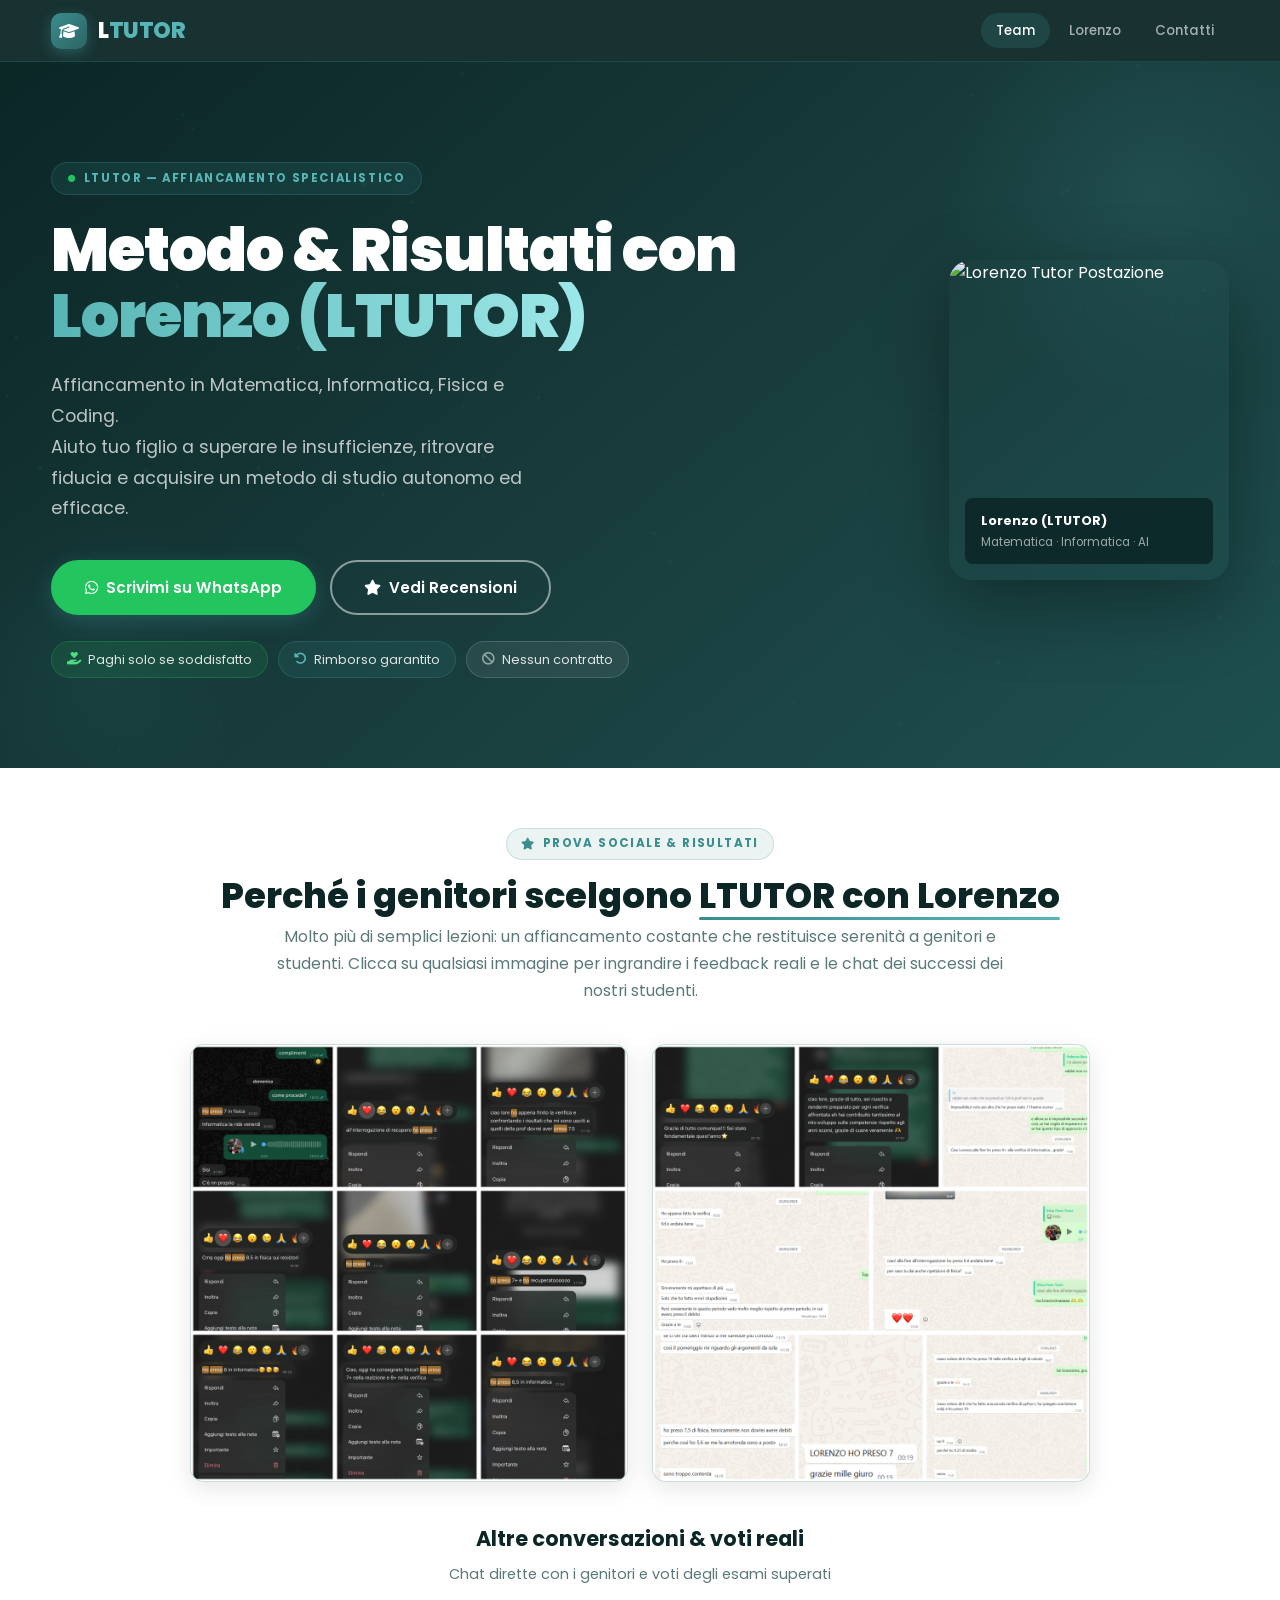
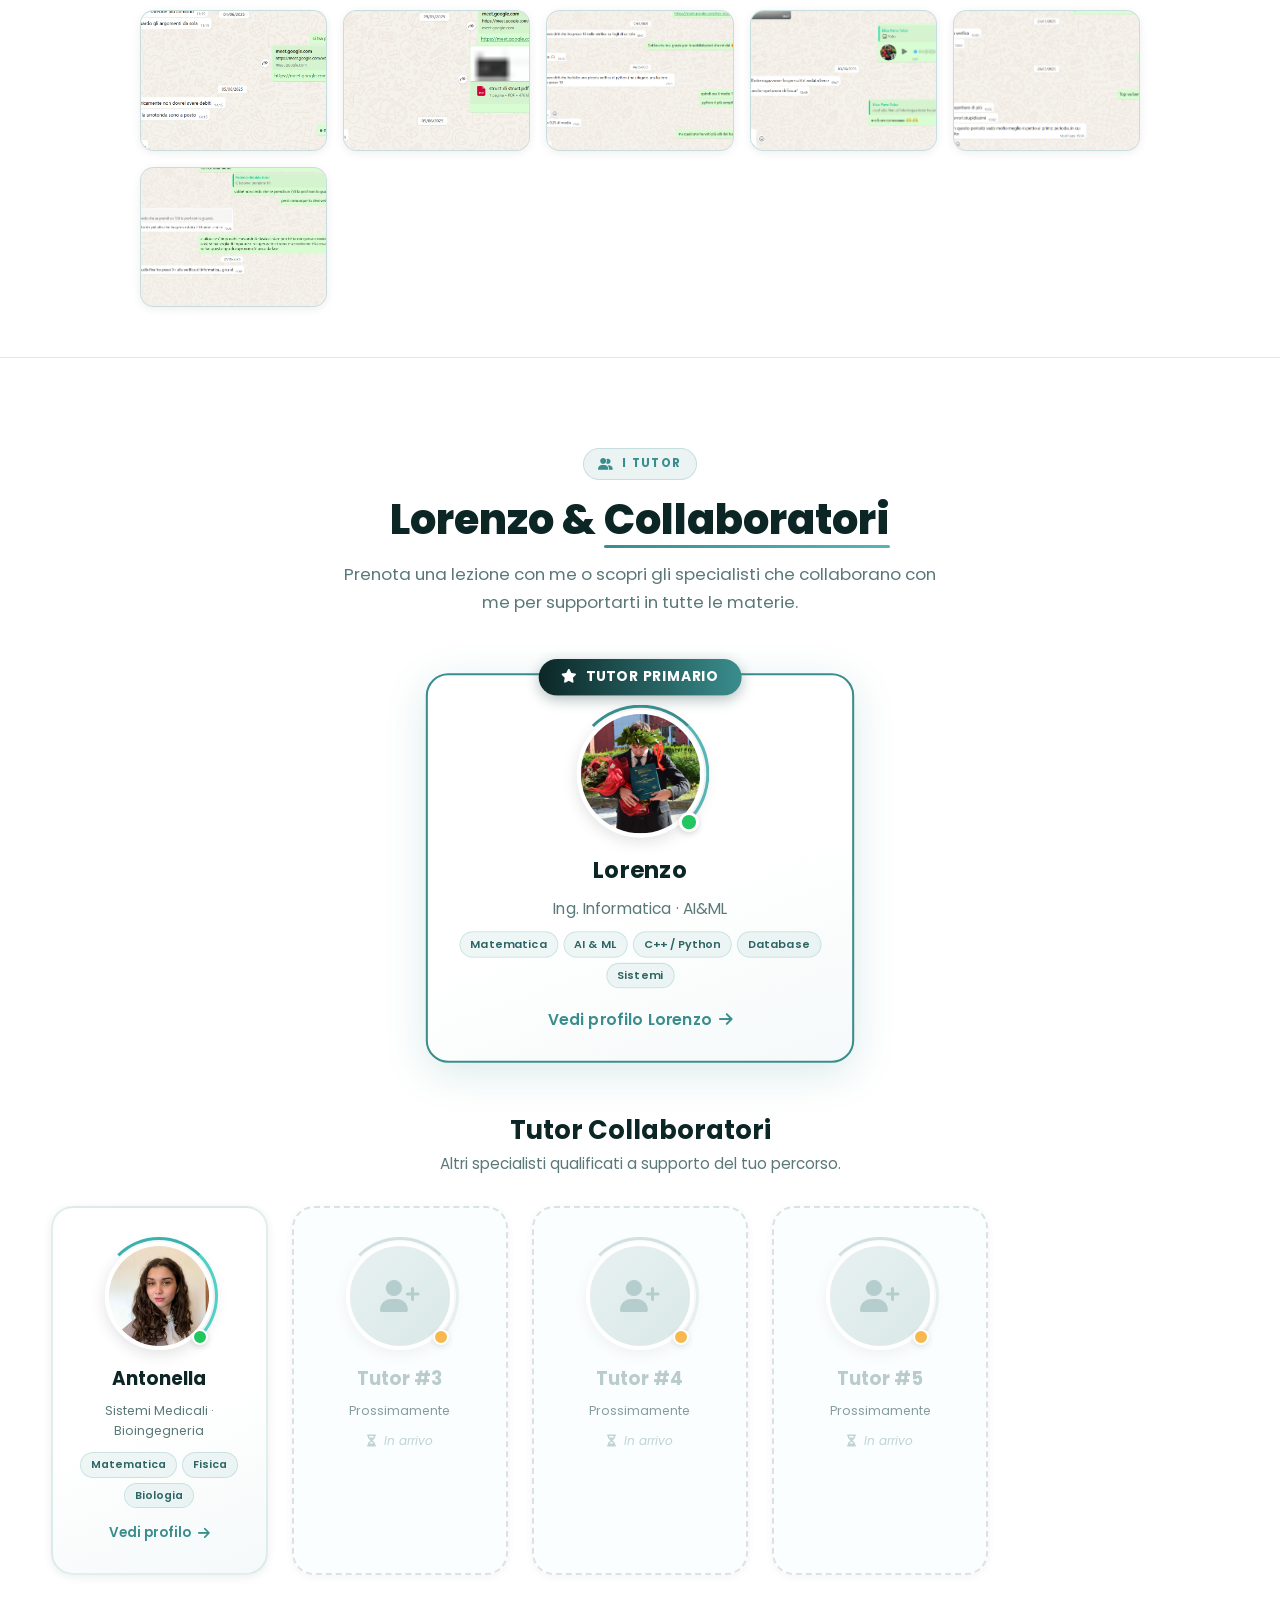
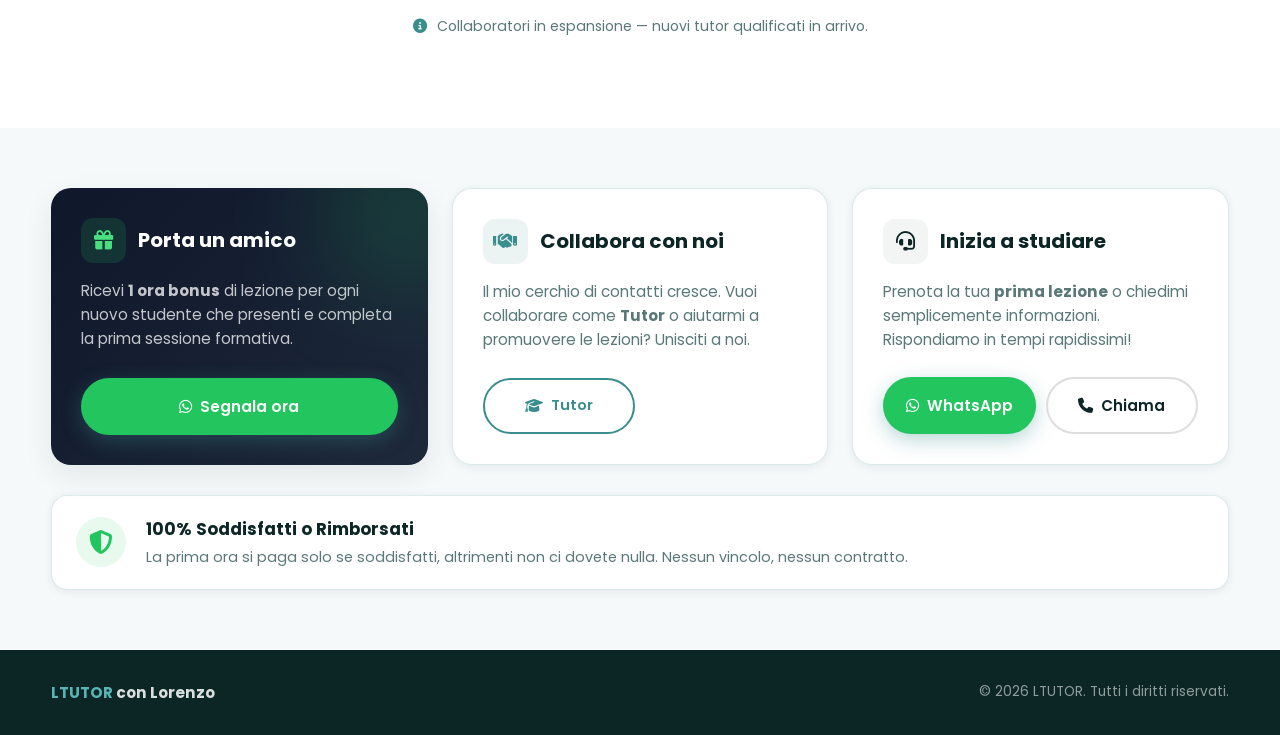
==== index.html @ 9fd5886b "Aggiunte tutte le referenze alla homepage e ottimizzati i testi per genitori e brand balancing LTUTO" ====
<!DOCTYPE html>
<html lang="it">
<head>
    <meta charset="UTF-8">
    <meta name="viewport" content="width=device-width, initial-scale=1.0">
    <title>LTUTOR — Lezioni Private con Lorenzo (Matematica, Informatica & Coding)</title>
    <meta name="description" content="Lezioni private e affiancamento scolastico personalizzato con Lorenzo, Ingegnere Informatico, e collaboratori esperti in espansione. Metodo di studio autonomo.">
    <!-- Open Graph -->
    <meta property="og:type"        content="website">
    <meta property="og:url"         content="https://ltutor.netlify.app/">
    <meta property="og:title"       content="LTUTOR con Lorenzo | Lezioni Private di Matematica, Informatica & Coding">
    <meta property="og:description" content="Metodo di studio per superare le difficoltà, recuperare insufficienze e ritrovare fiducia. Prima lezione rimborsata se non soddisfatti.">
    <meta property="og:image"       content="https://ltutor.netlify.app/images/postazione.jpg?v=1">
    <!-- Twitter -->
    <meta name="twitter:card"        content="summary_large_image">
    <meta name="twitter:url"         content="https://ltutor.netlify.app/">
    <meta name="twitter:title"       content="LTUTOR con Lorenzo | Lezioni Private & Coding">
    <meta name="twitter:description" content="Affiancamento in Matematica, Coding ed AI con Lorenzo, Ingegnere Informatico. Prima lezione con garanzia Soddisfatti o Rimborsati.">
    <meta name="twitter:image"       content="https://ltutor.netlify.app/images/postazione.jpg?v=1">
    <!-- Keywords -->
    <meta name="keywords" content="ripetizioni, matematica, informatica, lezioni private, esami, compiti, C++, Python, Flowchart, LTUTOR">
    <!-- Google Analytics -->
    <script async src="https://www.googletagmanager.com/gtag/js?id=G-WGG9PG4QGE"></script>
    <script>
      window.dataLayer = window.dataLayer || [];
      function gtag(){dataLayer.push(arguments);}
      gtag('js', new Date());
      gtag('config', 'G-WGG9PG4QGE');
    </script>
    <link rel="stylesheet" href="https://cdnjs.cloudflare.com/ajax/libs/font-awesome/6.4.0/css/all.min.css">
    <link href="https://fonts.googleapis.com/css2?family=Poppins:wght@300;400;500;600;700;800;900&display=swap" rel="stylesheet">
    <link rel="stylesheet" href="css/style.css">
    <link rel="icon" href="images/favicon.png" type="image/png">
</head>
<body>

    <!-- NAVBAR -->
    <nav class="ltutor-navbar" id="navbar">
        <div class="container navbar-inner">
            <a href="index.html" class="ltutor-logo">
                <div class="ltutor-logo-icon">
                    <i class="fas fa-graduation-cap"></i>
                </div>
                <span class="ltutor-wordmark">
                    <span class="lt-l">L</span><span class="lt-tutor">TUTOR</span>
                </span>
            </a>
            
            <nav class="ltutor-nav-links desktop-only">
                <a href="#team" class="active-page">Team</a>
                <a href="team/lorenzo.html">Lorenzo</a>
                <a href="#azioni" class="nav-cta">Contatti</a>
            </nav>

            <button class="mobile-toggle" id="mobile-toggle" aria-label="Toggle Menu">
                <span></span>
                <span></span>
            </button>
        </div>
    </nav>

    <!-- MOBILE NAV OVERLAY -->
    <div class="mobile-nav" id="mobile-nav">
        <div class="mobile-nav-inner">
            <a href="index.html" class="mobile-nav-link active">Team</a>
            <a href="team/lorenzo.html" class="mobile-nav-link">Lorenzo</a>
            <a href="#azioni" class="mobile-nav-link cta">Contatti</a>
        </div>
    </div>

    <!-- HERO -->
    <section class="hero" id="home">
        <!-- Particles AI background -->
        <canvas id="hero-particles" style="position: absolute; top:0; left:0; width:100%; height:100%; pointer-events: none; opacity: 0.22;"></canvas>
        
        <div class="container">
            <div class="hero-inner" style="position:relative; z-index:2;">
                <div class="hero-text">
                    <div class="hero-badge">
                        <i class="fas fa-circle" style="font-size:0.45rem; color:#22c55e;"></i>
                        LTUTOR — Affiancamento Specialistico
                    </div>
                    <h1>Metodo & Risultati con<br><em>Lorenzo (LTUTOR)</em></h1>
                    <p class="hero-desc">
                        Affiancamento in Matematica, Informatica, Fisica e Coding.<br>
                        Aiuto tuo figlio a superare le insufficienze, ritrovare fiducia e acquisire un metodo di studio autonomo ed efficace.
                    </p>
                    <div class="hero-actions">
                        <a href="https://wa.me/393518933300" target="_blank" rel="noopener" class="btn btn-primary" style="background: #22c55e; border-color: #22c55e;">
                            <i class="fab fa-whatsapp"></i> Scrivimi su WhatsApp
                        </a>
                        <a href="#recensioni-evidenza" class="btn btn-outline">
                            <i class="fas fa-star"></i> Vedi Recensioni
                        </a>
                    </div>
                    <!-- TRUST PILLS -->
                    <div style="display:flex; flex-wrap:wrap; gap:10px; margin-top:26px;">
                        <div style="display:flex; align-items:center; gap:7px; background:rgba(34,197,94,0.12); border:1px solid rgba(34,197,94,0.25); border-radius:50px; padding:7px 15px; font-size:0.8rem; color:rgba(255,255,255,0.85);">
                            <i class="fas fa-hand-holding-heart" style="color:#4ade80;"></i>
                            Paghi solo se soddisfatto
                        </div>
                        <div style="display:flex; align-items:center; gap:7px; background:rgba(58,141,141,0.15); border:1px solid rgba(58,141,141,0.3); border-radius:50px; padding:7px 15px; font-size:0.8rem; color:rgba(255,255,255,0.85);">
                            <i class="fas fa-undo-alt" style="color:var(--c-accent-lt);"></i>
                            Rimborso garantito
                        </div>
                        <div style="display:flex; align-items:center; gap:7px; background:rgba(255,255,255,0.07); border:1px solid rgba(255,255,255,0.15); border-radius:50px; padding:7px 15px; font-size:0.8rem; color:rgba(255,255,255,0.85);">
                            <i class="fas fa-ban" style="color:rgba(255,255,255,0.5);"></i>
                            Nessun contratto
                        </div>
                    </div>
                </div>
                <div class="hero-visual">
                    <div class="hero-img-card">
                        <img src="images/postazione.jpg?v=1" alt="Lorenzo Tutor Postazione">
                        <div class="hero-img-badge">
                            <strong>Lorenzo (LTUTOR)</strong>
                            <small>Matematica · Informatica · AI</small>
                        </div>
                    </div>
                </div>
            </div>
        </div>
    </section>

    <!-- SEZIONE RECENSIONI EVIDENZA -->
    <section class="section recensioni-top" id="recensioni-evidenza" style="padding: 60px 0 50px; background: var(--c-white); border-bottom: 1px solid var(--c-border);">
        <div class="container">
            <div class="section-header" style="margin-bottom: 40px;">
                <div class="section-tag"><i class="fas fa-star"></i> Prova sociale & Risultati</div>
                <h2 class="section-title" style="font-size: 2.2rem; margin-bottom: 8px;">Perché i genitori scelgono <span class="underline-accent">LTUTOR con Lorenzo</span></h2>
                <p class="section-subtitle" style="font-size: 0.98rem; max-width: 750px; margin: 0 auto 30px;">
                    Molto più di semplici lezioni: un affiancamento costante che restituisce serenità a genitori e studenti. 
                    Clicca su qualsiasi immagine per ingrandire i feedback reali e le chat dei successi dei nostri studenti.
                </p>
            </div>
            
            <!-- I COLLAGE DI RECENSIONI IN EVIDENZA -->
            <div class="gallery-grid collage-grid" style="display: grid; grid-template-columns: repeat(auto-fit, minmax(280px, 1fr)); gap: 24px; max-width: 900px; margin: 0 auto 40px;">
                <div class="gallery-item" style="border-radius: var(--radius-md); overflow: hidden; box-shadow: var(--shadow-md); border: 1px solid var(--c-border); transition: var(--ease); aspect-ratio: 1/1;">
                    <img src="images/referenze/RecensioniCollage1.jpg" alt="Raccolta Recensioni Collage 1" loading="lazy" style="width: 100%; height: 100%; object-fit: cover;">
                    <div class="gallery-overlay"><p><i class="fas fa-search-plus"></i> Ingrandisci Collage Recensioni 1</p></div>
                </div>
                <div class="gallery-item" style="border-radius: var(--radius-md); overflow: hidden; box-shadow: var(--shadow-md); border: 1px solid var(--c-border); transition: var(--ease); aspect-ratio: 1/1;">
                    <img src="images/referenze/RecensioniCollage2.jpg" alt="Raccolta Recensioni Collage 2" loading="lazy" style="width: 100%; height: 100%; object-fit: cover;">
                    <div class="gallery-overlay"><p><i class="fas fa-search-plus"></i> Ingrandisci Collage Recensioni 2</p></div>
                </div>
            </div>

            <!-- LE ALTRE REFERENZE INDIVIDUALI -->
            <div style="text-align: center; margin-bottom: 24px;">
                <h3 style="font-size: 1.3rem; font-weight: 700; color: var(--c-dark); margin-bottom: 6px;">Altre conversazioni & voti reali</h3>
                <p style="color: var(--c-text-muted); font-size: 0.9rem;">Chat dirette con i genitori e voti degli esami superati</p>
            </div>

            <div class="gallery-grid" style="display: grid; grid-template-columns: repeat(auto-fill, minmax(180px, 1fr)); gap: 16px; max-width: 1000px; margin: 0 auto;">
                <div class="gallery-item" style="border-radius: var(--radius-md); overflow: hidden; box-shadow: var(--shadow-sm); border: 1px solid var(--c-border); transition: var(--ease); aspect-ratio: 4/3;">
                    <img src="images/referenze/referenza-1.png" alt="Testimonianza 1" loading="lazy" style="width: 100%; height: 100%; object-fit: cover;">
                    <div class="gallery-overlay"><p><i class="fas fa-search-plus"></i> Ingrandisci</p></div>
                </div>
                <div class="gallery-item" style="border-radius: var(--radius-md); overflow: hidden; box-shadow: var(--shadow-sm); border: 1px solid var(--c-border); transition: var(--ease); aspect-ratio: 4/3;">
                    <img src="images/referenze/referenza-2.png" alt="Testimonianza 2" loading="lazy" style="width: 100%; height: 100%; object-fit: cover;">
                    <div class="gallery-overlay"><p><i class="fas fa-search-plus"></i> Ingrandisci</p></div>
                </div>
                <div class="gallery-item" style="border-radius: var(--radius-md); overflow: hidden; box-shadow: var(--shadow-sm); border: 1px solid var(--c-border); transition: var(--ease); aspect-ratio: 4/3;">
                    <img src="images/referenze/referenza-3.png" alt="Testimonianza 3" loading="lazy" style="width: 100%; height: 100%; object-fit: cover;">
                    <div class="gallery-overlay"><p><i class="fas fa-search-plus"></i> Ingrandisci</p></div>
                </div>
                <div class="gallery-item" style="border-radius: var(--radius-md); overflow: hidden; box-shadow: var(--shadow-sm); border: 1px solid var(--c-border); transition: var(--ease); aspect-ratio: 4/3;">
                    <img src="images/referenze/referenza-4.png" alt="Testimonianza 4" loading="lazy" style="width: 100%; height: 100%; object-fit: cover;">
                    <div class="gallery-overlay"><p><i class="fas fa-search-plus"></i> Ingrandisci</p></div>
                </div>
                <div class="gallery-item" style="border-radius: var(--radius-md); overflow: hidden; box-shadow: var(--shadow-sm); border: 1px solid var(--c-border); transition: var(--ease); aspect-ratio: 4/3;">
                    <img src="images/referenze/referenza-5.png" alt="Testimonianza 5" loading="lazy" style="width: 100%; height: 100%; object-fit: cover;">
                    <div class="gallery-overlay"><p><i class="fas fa-search-plus"></i> Ingrandisci</p></div>
                </div>
                <div class="gallery-item" style="border-radius: var(--radius-md); overflow: hidden; box-shadow: var(--shadow-sm); border: 1px solid var(--c-border); transition: var(--ease); aspect-ratio: 4/3;">
                    <img src="images/referenze/referenza-6.png" alt="Testimonianza 6" loading="lazy" style="width: 100%; height: 100%; object-fit: cover;">
                    <div class="gallery-overlay"><p><i class="fas fa-search-plus"></i> Ingrandisci</p></div>
                </div>
            </div>
        </div>
    </section>

    <!-- TEAM GRID -->
    <section class="team-section" id="team">
        <div class="container">
            <div class="section-header">
                <div class="section-tag"><i class="fas fa-user-friends"></i> I Tutor</div>
                <h2 class="section-title">Lorenzo & <span class="underline-accent">Collaboratori</span></h2>
                <p class="section-subtitle mt-16">
                    Prenota una lezione con me o scopri gli specialisti che collaborano con me per supportarti in tutte le materie.
                </p>
            </div>

            <!-- LORENZO HIGHLIGHT (Tutor Primario) -->
            <div style="display: flex; justify-content: center; margin-bottom: 50px;">
                <a href="team/lorenzo.html" class="tutor-card active" id="card-lorenzo" style="width: 100%; max-width: 420px; box-shadow: 0 10px 40px rgba(58,141,141,0.18); border-color: var(--c-accent); transform: scale(1.02);">
                    <div class="coordinator-badge" style="font-size: 0.85rem; padding: 7px 22px; top: -16px; background: linear-gradient(90deg, var(--c-dark), var(--c-accent));"><i class="fas fa-star"></i> Tutor Primario</div>
                    <div class="tutor-photo-wrapper" style="width: 125px; height: 125px;">
                        <div class="tutor-photo-ring"></div>
                        <img src="images/lorenzo.jpg" alt="Lorenzo" class="tutor-photo" style="width: 125px; height: 125px;">
                        <div class="availability-dot available" title="Disponibile" style="width: 20px; height: 20px; border-width: 3px;"></div>
                    </div>
                    <div class="tutor-info">
                        <h3 class="tutor-name" style="font-size: 1.4rem;">Lorenzo</h3>
                        <p class="tutor-title" style="font-size: 0.95rem;">Ing. Informatica · AI&ML</p>
                        <div class="tutor-tags">
                            <span>Matematica</span>
                            <span>AI & ML</span>
                            <span>C++ / Python</span>
                            <span>Database</span>
                            <span>Sistemi</span>
                        </div>
                        <div class="tutor-cta" style="font-size: 0.95rem; margin-top: 12px;">Vedi profilo Lorenzo <i class="fas fa-arrow-right"></i></div>
                    </div>
                </a>
            </div>

            <div class="section-header" style="margin-bottom: 30px;">
                <h3 style="font-size: 1.6rem; font-weight: 700; color: var(--c-dark);">Tutor Collaboratori</h3>
                <p style="color: var(--c-text-muted); font-size: 0.95rem;">Altri specialisti qualificati a supporto del tuo percorso.</p>
            </div>

            <div class="tutors-grid">

                <!-- ANTONELLA -->
                <a href="team/antonella.html" class="tutor-card active" id="card-antonella" style="border-color: rgba(58,141,141,0.15); box-shadow: var(--shadow-sm);">
                    <div class="tutor-photo-wrapper">
                        <div class="tutor-photo-ring" style="border-top-color: #38b2ac; border-right-color: #4fd1c5;"></div>
                        <img src="images/antonella.jpg" alt="Antonella" class="tutor-photo">
                        <div class="availability-dot available" title="Disponibile"></div>
                    </div>
                    <div class="tutor-info">
                        <h3 class="tutor-name">Antonella</h3>
                        <p class="tutor-title">Sistemi Medicali · Bioingegneria</p>
                        <div class="tutor-tags">
                            <span>Matematica</span>
                            <span>Fisica</span>
                            <span>Biologia</span>
                        </div>
                        <div class="tutor-cta">Vedi profilo <i class="fas fa-arrow-right"></i></div>
                    </div>
                </a>

                <!-- TUTOR 3 -->
                <a href="team/tutor3.html" class="tutor-card tbd" id="card-tutor3">
                    <div class="tutor-photo-wrapper">
                        <div class="tutor-photo-ring tbd-ring"></div>
                        <div class="tutor-photo-empty"><i class="fas fa-user-plus"></i></div>
                        <div class="availability-dot coming-soon" title="Prossimamente"></div>
                    </div>
                    <div class="tutor-info">
                        <h3 class="tutor-name tbd-name">Tutor #3</h3>
                        <p class="tutor-title">Prossimamente</p>
                        <div class="tbd-label"><i class="fas fa-hourglass-half"></i> In arrivo</div>
                    </div>
                </a>

                <!-- TUTOR 4 -->
                <a href="team/tutor4.html" class="tutor-card tbd" id="card-tutor4">
                    <div class="tutor-photo-wrapper">
                        <div class="tutor-photo-ring tbd-ring"></div>
                        <div class="tutor-photo-empty"><i class="fas fa-user-plus"></i></div>
                        <div class="availability-dot coming-soon" title="Prossimamente"></div>
                    </div>
                    <div class="tutor-info">
                        <h3 class="tutor-name tbd-name">Tutor #4</h3>
                        <p class="tutor-title">Prossimamente</p>
                        <div class="tbd-label"><i class="fas fa-hourglass-half"></i> In arrivo</div>
                    </div>
                </a>

                <!-- TUTOR 5 -->
                <a href="team/tutor5.html" class="tutor-card tbd" id="card-tutor5">
                    <div class="tutor-photo-wrapper">
                        <div class="tutor-photo-ring tbd-ring"></div>
                        <div class="tutor-photo-empty"><i class="fas fa-user-plus"></i></div>
                        <div class="availability-dot coming-soon" title="Prossimamente"></div>
                    </div>
                    <div class="tutor-info">
                        <h3 class="tutor-name tbd-name">Tutor #5</h3>
                        <p class="tutor-title">Prossimamente</p>
                        <div class="tbd-label"><i class="fas fa-hourglass-half"></i> In arrivo</div>
                    </div>
                </a>

            </div>
 
            <p class="text-center text-muted mt-40" style="font-size:0.88rem;">
                <i class="fas fa-info-circle" style="margin-right:6px; color:var(--c-accent);"></i>
                Collaboratori in espansione — nuovi tutor qualificati in arrivo.
            </p>
        </div>
    </section>
 
    <!-- ACTION HUB COMPATTO -->
    <section class="section" id="azioni" style="padding: 60px 0; background: var(--c-light);">
        <div class="container">
            <div class="action-hub-grid" style="display: grid; grid-template-columns: repeat(auto-fit, minmax(280px, 1fr)); gap: 24px; margin-bottom: 30px;">
                
                <!-- CARD 1: REFERRAL -->
                <div class="action-card" style="background: linear-gradient(135deg, #0f172a 0%, #1e293b 100%); color: white; border-radius: 20px; padding: 30px; position: relative; overflow: hidden; box-shadow: 0 10px 30px rgba(0,0,0,0.08); display: flex; flex-direction: column; height: 100%;">
                    <!-- Subtle glow -->
                    <div style="position: absolute; top: -50px; right: -50px; width: 150px; height: 150px; background: rgba(34,197,94,0.2); border-radius: 50%; filter: blur(50px); pointer-events: none;"></div>
                    
                    <div style="display: flex; align-items: center; gap: 12px; margin-bottom: 16px;">
                        <div style="width: 45px; height: 45px; border-radius: 12px; background: rgba(34,197,94,0.15); color: #4ade80; display: flex; align-items: center; justify-content: center; font-size: 1.2rem;">
                            <i class="fas fa-gift"></i>
                        </div>
                        <h3 style="font-weight: 700; margin: 0; font-size: 1.25rem;">Porta un amico</h3>
                    </div>
                    <p style="font-size: 0.95rem; color: rgba(255,255,255,0.75); margin-bottom: 24px; line-height: 1.6; flex-grow: 1;">
                        Ricevi <strong>1 ora bonus</strong> di lezione per ogni nuovo studente che presenti e completa la prima sessione formativa.
                    </p>
                    <a href="https://wa.me/393518933300?text=Ciao!%20Vorrei%20segnalare%20un%20amico%20per%20il%20bonus." target="_blank" rel="noopener" class="btn btn-primary" style="background: #22c55e; border-color: #22c55e; width: 100%; padding: 14px; font-size: 0.95rem; display: flex; justify-content: center; align-items: center; margin-top: auto;">
                        <i class="fab fa-whatsapp"></i> Segnala ora
                    </a>
                </div>
 
                <!-- CARD 2: RECRUITING -->
                <div class="action-card" style="background: white; border-radius: 20px; padding: 30px; box-shadow: var(--shadow-sm); border: 1px solid var(--c-border); display: flex; flex-direction: column; height: 100%;">
                    
                    <div style="display: flex; align-items: center; gap: 12px; margin-bottom: 16px;">
                        <div style="width: 45px; height: 45px; border-radius: 12px; background: rgba(58,141,141,0.1); color: var(--c-accent); display: flex; align-items: center; justify-content: center; font-size: 1.2rem;">
                            <i class="fas fa-handshake"></i>
                        </div>
                        <h3 style="font-weight: 700; margin: 0; font-size: 1.25rem; color: var(--c-dark);">Collabora con noi</h3>
                    </div>
                    <p style="font-size: 0.95rem; color: var(--c-text-muted); margin-bottom: 24px; line-height: 1.6; flex-grow: 1;">
                        Il mio cerchio di contatti cresce. Vuoi collaborare come <strong>Tutor</strong> o aiutarmi a promuovere le lezioni? Unisciti a noi.
                    </p>
                    <div style="display: flex; gap: 10px; margin-top: auto;">
                        <a href="https://wa.me/393518933300?text=Candidatura%20Tutor" target="_blank" rel="noopener" class="btn btn-outline" style="flex: 1; padding: 14px 0; font-size: 0.9rem; border-color: var(--c-accent); color: var(--c-accent); display: flex; justify-content: center; align-items: center; text-align: center;">
                            <i class="fas fa-graduation-cap"></i> Tutor
                        </a>
                        <a href="https://wa.me/393518933300?text=Candidatura%20Promozione" target="_blank" rel="noopener" class="btn btn-outline" style="flex: 1; padding: 14px 0; font-size: 0.9rem; display: flex; justify-content: center; align-items: center; text-align: center;">
                            <i class="fas fa-bullhorn"></i> Promoter
                        </a>
                    </div>
                </div>
 
                <!-- CARD 3: CONTACT -->
                <div class="action-card" style="background: white; border-radius: 20px; padding: 30px; box-shadow: var(--shadow-sm); border: 1px solid var(--c-border); display: flex; flex-direction: column; height: 100%;">
                    
                    <div style="display: flex; align-items: center; gap: 12px; margin-bottom: 16px;">
                        <div style="width: 45px; height: 45px; border-radius: 12px; background: rgba(33,37,41,0.05); color: var(--c-dark); display: flex; align-items: center; justify-content: center; font-size: 1.2rem;">
                            <i class="fas fa-headset"></i>
                        </div>
                        <h3 style="font-weight: 700; margin: 0; font-size: 1.25rem; color: var(--c-dark);">Inizia a studiare</h3>
                    </div>
                    <p style="font-size: 0.95rem; color: var(--c-text-muted); margin-bottom: 24px; line-height: 1.6; flex-grow: 1;">
                        Prenota la tua <strong>prima lezione</strong> o chiedimi semplicemente informazioni. Rispondiamo in tempi rapidissimi!
                    </p>
                    <div style="display: flex; gap: 10px; margin-top: auto;">
                        <a href="https://wa.me/393518933300" target="_blank" rel="noopener" class="btn btn-primary" style="flex: 1; background: #22c55e; border-color: #22c55e; padding: 14px 0; font-size: 0.95rem; display: flex; justify-content: center; align-items: center; text-align: center;">
                            <i class="fab fa-whatsapp"></i> WhatsApp
                        </a>
                        <a href="tel:+393518933300" class="btn btn-outline" style="flex: 1; padding: 14px 0; font-size: 0.95rem; color: var(--c-dark); border-color: #ddd; display: flex; justify-content: center; align-items: center; text-align: center;">
                            <i class="fas fa-phone"></i> Chiama
                        </a>
                    </div>
                </div>
 
            </div>
 
            <!-- GARANZIA PICCOLA E COMPATTA -->
            <div style="background: white; border-radius: 16px; padding: 20px 24px; border: 1px solid var(--c-border); display: flex; align-items: center; gap: 20px; box-shadow: var(--shadow-sm);">
                <div style="flex-shrink: 0; width: 50px; height: 50px; border-radius: 50%; background: rgba(34,197,94,0.1); color: #22c55e; display: flex; align-items: center; justify-content: center; font-size: 1.5rem;">
                    <i class="fas fa-shield-alt"></i>
                </div>
                <div>
                    <h4 style="font-weight: 700; margin: 0 0 4px; color: var(--c-dark); font-size: 1.05rem;">100% Soddisfatti o Rimborsati</h4>
                    <p style="margin: 0; font-size: 0.9rem; color: var(--c-text-muted); line-height: 1.5;">La prima ora si paga solo se soddisfatti, altrimenti non ci dovete nulla. Nessun vincolo, nessun contratto.</p>
                </div>
            </div>
            
        </div>
    </section>
 
    <!-- FOOTER -->
    <footer class="ltutor-footer">
        <div class="container">
            <div class="footer-brand">
                <span class="lt-l">L</span><span>TUTOR</span> con Lorenzo
            </div>
            <span>© <span id="footer-year"></span> LTUTOR. Tutti i diritti riservati.</span>
        </div>
    </footer>
 
    <!-- Lightbox -->
    <div id="lightbox" class="lightbox">
        <span class="lightbox-close" id="lb-close">&times;</span>
        <span class="lightbox-nav prev" id="lb-prev">&#10094;</span>
        <img class="lightbox-content" id="lb-img" alt="Immagine">
        <span class="lightbox-nav next" id="lb-next">&#10095;</span>
    </div>
 
    <script src="js/script.js"></script>
</body>
</html>
---- css/style.css ----
/* ================================================================
   LTUTOR — Design System
   Unico file CSS per tutte le pagine del brand
   ================================================================ */

/* ----------------------------------------------------------------
   1. VARIABILI & RESET
   ---------------------------------------------------------------- */
:root {
    --c-dark:        #0c2626;
    --c-dark2:       #1a3f3f;
    --c-mid:         #2d6464;
    --c-accent:      #3a8d8d;
    --c-accent-lt:   #58b5b5;
    --c-bg:          #f5f9f9;
    --c-white:       #ffffff;
    --c-text:        #1e2e2e;
    --c-text-muted:  #5a7878;
    --c-border:      rgba(58,141,141,0.18);

    --radius-sm: 8px;
    --radius-md: 14px;
    --radius-lg: 22px;
    --radius-xl: 32px;

    --shadow-sm: 0 2px 10px rgba(0,0,0,0.07);
    --shadow-md: 0 6px 24px rgba(0,0,0,0.10);
    --shadow-lg: 0 16px 48px rgba(0,0,0,0.13);

    --ease: all 0.28s cubic-bezier(.4,0,.2,1);

    --font: 'Poppins', system-ui, sans-serif;
}

*, *::before, *::after { margin:0; padding:0; box-sizing:border-box; }

html { scroll-behavior: smooth; }

body {
    font-family: var(--font);
    color: var(--c-text);
    background: var(--c-bg);
    line-height: 1.65;
    -webkit-font-smoothing: antialiased;
}

a { color: inherit; text-decoration: none; }

img { max-width: 100%; height: auto; display: block; }

.container {
    width: 92%;
    max-width: 1180px;
    margin: 0 auto;
}

/* ----------------------------------------------------------------
   2. NAVBAR
   ---------------------------------------------------------------- */
.ltutor-navbar {
    position: sticky;
    top: 0;
    z-index: 900;
    background: rgba(12, 38, 38, 0.95);
    backdrop-filter: blur(14px);
    -webkit-backdrop-filter: blur(14px);
    border-bottom: 1px solid rgba(58, 141, 141, 0.25);
    padding: 0;
    height: 62px;
    display: flex;
    align-items: center;
}

.ltutor-navbar .container {
    display: flex;
    align-items: center;
    justify-content: space-between;
    height: 100%;
}

/* Logo */
.ltutor-logo {
    display: flex;
    align-items: center;
    gap: 11px;
    user-select: none;
}

.ltutor-logo-icon {
    width: 36px;
    height: 36px;
    background: linear-gradient(135deg, var(--c-accent), var(--c-mid));
    border-radius: 10px;
    display: flex;
    align-items: center;
    justify-content: center;
    font-size: 1rem;
    color: white;
    box-shadow: 0 4px 14px rgba(58,141,141,0.45);
    flex-shrink: 0;
    transition: var(--ease);
}

.ltutor-logo:hover .ltutor-logo-icon {
    transform: rotate(-6deg) scale(1.05);
}

.ltutor-wordmark {
    font-size: 1.4rem;
    font-weight: 800;
    letter-spacing: -0.5px;
    color: #fff;
    display: flex;
    align-items: baseline;
}

.lt-l  { color: #fff; }
.lt-tutor { color: var(--c-accent-lt); }

/* Nav links */
.ltutor-nav-links {
    display: flex;
    align-items: center;
    gap: 4px;
}

.ltutor-nav-links a {
    color: rgba(255,255,255,0.62);
    font-size: 0.83rem;
    font-weight: 500;
    padding: 7px 15px;
    border-radius: 50px;
    transition: var(--ease);
    white-space: nowrap;
}

.ltutor-nav-links a:hover,
.ltutor-nav-links a.active-page {
    color: #fff;
    background: rgba(58,141,141,0.22);
}

/* ----------------------------------------------------------------
   PREMIUM INTERACTION (Smooth & Unique)
   ---------------------------------------------------------------- */

/* Card Interaction Base */
.tutor-card, .subject-card, .price-card, .cta-card {
    --mag-x: 0px;
    --mag-y: 0px;
    transition: transform 0.4s cubic-bezier(.2,.6,.4,1), 
                box-shadow 0.4s ease, 
                border-color 0.4s ease !important;
}

.tutor-card:hover, .subject-card:hover, .price-card:hover {
    transform: translate(var(--mag-x), calc(var(--mag-y) - 8px)) scale(1.02) !important;
    box-shadow: 0 25px 60px rgba(0,0,0,0.18) !important;
    border-color: var(--c-accent-lt) !important;
}

/* Photo Wrapper Dynamic Ring */
.tutor-photo-wrapper {
    transition: transform 0.5s cubic-bezier(.175, .885, .32, 1.275);
}

.tutor-card:hover .tutor-photo-wrapper {
    transform: scale(1.08) rotate(3deg);
}

.tutor-card:hover .tutor-photo-ring {
    border-color: var(--c-accent);
    box-shadow: 0 0 25px rgba(58,141,141,0.4);
}

/* Buttons Magnetism */
.btn {
    transition: transform 0.35s cubic-bezier(.34, 1.56, .64, 1), 
                box-shadow 0.35s ease, 
                background 0.3s ease;
}

.btn:hover {
    transform: translateY(-4px) scale(1.04);
}

/* Fade-in stagger */
.fade-in {
    opacity: 0;
    transform: translateY(30px) scale(0.96);
    transition: opacity 0.8s ease, transform 0.8s cubic-bezier(.2,.6,.4,1);
}

.fade-in.visible {
    opacity: 1;
    transform: translateY(0) scale(1);
}

/* ----------------------------------------------------------------
   3. NAVBAR CTA
   ---------------------------------------------------------------- */
.nav-cta:hover {
    background: var(--c-accent-lt) !important;
    transform: translateY(-1px);
}

@media (max-width: 620px) {
    .ltutor-nav-links { display: none; }
}

/* ----------------------------------------------------------------
   3. BOTTONI
   ---------------------------------------------------------------- */
.btn {
    display: inline-flex;
    align-items: center;
    gap: 8px;
    padding: 13px 32px;
    border-radius: 50px;
    font-weight: 600;
    font-size: 0.95rem;
    cursor: pointer;
    border: 2px solid transparent;
    transition: var(--ease);
    white-space: nowrap;
}

.btn-primary {
    background: var(--c-accent);
    color: #fff;
    box-shadow: 0 6px 20px rgba(58,141,141,0.35);
}
.btn-primary:hover {
    background: var(--c-accent-lt);
    transform: translateY(-2px);
    box-shadow: 0 10px 28px rgba(58,141,141,0.4);
}

.btn-outline {
    background: transparent;
    border-color: rgba(255,255,255,0.5);
    color: #fff;
}
.btn-outline:hover {
    background: rgba(255,255,255,0.1);
    border-color: #fff;
    transform: translateY(-2px);
}

.btn-ghost {
    background: transparent;
    color: var(--c-accent);
    border-color: var(--c-accent);
}
.btn-ghost:hover {
    background: var(--c-accent);
    color: #fff;
    transform: translateY(-2px);
}

/* ----------------------------------------------------------------
   4. SEZIONI GENERICHE
   ---------------------------------------------------------------- */
.section {
    padding: 90px 0;
}

.section-tag {
    display: inline-flex;
    align-items: center;
    gap: 7px;
    font-size: 0.74rem;
    font-weight: 700;
    letter-spacing: 1.4px;
    text-transform: uppercase;
    color: var(--c-accent);
    background: rgba(58,141,141,0.1);
    border: 1px solid rgba(58,141,141,0.2);
    padding: 5px 14px;
    border-radius: 50px;
    margin-bottom: 16px;
}

.section-title {
    font-size: clamp(1.8rem, 4vw, 2.6rem);
    font-weight: 800;
    color: var(--c-dark);
    line-height: 1.15;
    margin-bottom: 14px;
}

.section-subtitle {
    font-size: 1.05rem;
    color: var(--c-text-muted);
    max-width: 600px;
    margin: 0 auto;
    text-align: center;
    line-height: 1.7;
}

.section-header {
    text-align: center;
    margin-bottom: 60px;
}

/* Decorative underline */
.underline-accent {
    position: relative;
    display: inline-block;
}
.underline-accent::after {
    content: '';
    position: absolute;
    bottom: -4px;
    left: 0;
    width: 100%;
    height: 3px;
    background: linear-gradient(90deg, var(--c-accent), var(--c-accent-lt));
    border-radius: 2px;
}

.bg-dark { background: var(--c-dark); }
.bg-dark2 { background: var(--c-dark2); }
.bg-light { background: var(--c-bg); }
.bg-white { background: var(--c-white); }

/* ----------------------------------------------------------------
   5. FOOTER
   ---------------------------------------------------------------- */
.ltutor-footer {
    background: var(--c-dark);
    color: rgba(255,255,255,0.55);
    padding: 30px 0;
    font-size: 0.85rem;
}

.ltutor-footer .container {
    display: flex;
    align-items: center;
    justify-content: space-between;
    flex-wrap: wrap;
    gap: 12px;
}

.footer-brand {
    font-weight: 700;
    color: rgba(255,255,255,0.85);
    font-size: 0.95rem;
}

.footer-brand span { color: var(--c-accent-lt); }

/* ----------------------------------------------------------------
   6. HOME — HERO
   ---------------------------------------------------------------- */
.hero {
    background: linear-gradient(140deg, var(--c-dark) 0%, var(--c-dark2) 60%, #1e5050 100%);
    color: white;
    padding: 100px 0 90px;
    position: relative;
    overflow: hidden;
}

.hero::before {
    content: '';
    position: absolute;
    top: -80px;
    right: -80px;
    width: 420px;
    height: 420px;
    background: radial-gradient(circle, rgba(58,141,141,0.18) 0%, transparent 70%);
    pointer-events: none;
}

.hero::after {
    content: '';
    position: absolute;
    bottom: -60px;
    left: -60px;
    width: 320px;
    height: 320px;
    background: radial-gradient(circle, rgba(58,141,141,0.10) 0%, transparent 70%);
    pointer-events: none;
}

.hero-inner {
    position: relative;
    z-index: 1;
    display: flex;
    align-items: center;
    justify-content: space-between;
    gap: 60px;
    flex-wrap: wrap;
}

.hero-text { flex: 1; min-width: 300px; }

.hero-badge {
    display: inline-flex;
    align-items: center;
    gap: 7px;
    font-size: 0.72rem;
    font-weight: 700;
    letter-spacing: 1.6px;
    text-transform: uppercase;
    color: var(--c-accent-lt);
    background: rgba(58,141,141,0.15);
    border: 1px solid rgba(58,141,141,0.3);
    padding: 6px 16px;
    border-radius: 50px;
    margin-bottom: 22px;
}

.hero h1 {
    font-size: clamp(2.4rem, 5.5vw, 3.8rem);
    font-weight: 900;
    line-height: 1.08;
    margin-bottom: 22px;
    letter-spacing: -1px;
}

.hero h1 em {
    font-style: normal;
    background: linear-gradient(90deg, var(--c-accent-lt), #9de8e8);
    -webkit-background-clip: text;
    -webkit-text-fill-color: transparent;
    background-clip: text;
}

.hero-desc {
    font-size: 1.1rem;
    color: rgba(255,255,255,0.72);
    max-width: 500px;
    margin-bottom: 36px;
    line-height: 1.75;
}

.hero-actions {
    display: flex;
    gap: 14px;
    flex-wrap: wrap;
    align-items: center;
}

/* Float animation keyframes */
@keyframes float {
    0% { transform: translateY(0px) rotate(0deg); }
    50% { transform: translateY(-16px) rotate(0.8deg); }
    100% { transform: translateY(0px) rotate(0deg); }
}

/* Float applied to visual elements */
.hero-img-card, .profile-avatar-wrap, .coordinator-badge {
    animation: float 6s ease-in-out infinite;
}

/* Staggered Reveal Logic */
.hero-inner > div {
    animation: reveal-up 0.8s cubic-bezier(0.19, 1, 0.22, 1) forwards;
}

@keyframes reveal-up {
    0% { opacity: 0; transform: translateY(40px); }
    100% { opacity: 1; transform: translateY(0); }
}

/* Card States */
.tutor-card, .subject-card, .price-card {
    transition: transform 0.4s cubic-bezier(0.34, 1.56, 0.64, 1), 
                box-shadow 0.4s ease-out, 
                border-color 0.4s ease !important;
}

.tutor-card:hover, .subject-card:hover, .price-card:hover {
    transform: translateY(-12px) scale(1.02) !important;
}

/* Hero visual side */
.hero-visual {
    flex: 0 0 auto;
    display: flex;
    flex-direction: column;
    align-items: center;
    gap: 16px;
}

.hero-img-card {
    position: relative;
    border-radius: var(--radius-lg);
    overflow: hidden;
    box-shadow: 0 24px 72px rgba(0,0,0,0.35);
    width: 280px;
    height: 320px;
}

.hero-img-card img {
    width: 100%;
    height: 100%;
    object-fit: cover;
    display: block;
}

.hero-img-badge {
    position: absolute;
    bottom: 16px;
    left: 16px;
    right: 16px;
    background: rgba(12,38,38,0.88);
    backdrop-filter: blur(8px);
    border-radius: var(--radius-sm);
    padding: 12px 16px;
    color: #fff;
    font-size: 0.8rem;
    font-weight: 600;
}

.hero-img-badge small {
    display: block;
    font-weight: 400;
    color: rgba(255,255,255,0.6);
    font-size: 0.72rem;
    margin-top: 2px;
}

@media (max-width: 860px) {
    .hero-visual { display: none; }
    .hero { padding: 80px 0 70px; }
}

/* ----------------------------------------------------------------
   7. HOME — TEAM GRID
   ---------------------------------------------------------------- */
.team-section {
    padding: 90px 0;
    background: var(--c-white);
}

.tutors-grid {
    display: grid;
    grid-template-columns: repeat(auto-fill, minmax(210px, 1fr));
    gap: 24px;
    margin-top: 14px;
}

/* Card base */
.tutor-card {
    background: var(--c-white);
    border-radius: var(--radius-lg);
    padding: 34px 20px 28px;
    text-align: center;
    box-shadow: var(--shadow-sm);
    border: 2px solid transparent;
    transition: var(--ease);
    position: relative;
    text-decoration: none;
    color: inherit;
    display: flex;
    flex-direction: column;
    align-items: center;
    gap: 14px;
    opacity: 0;
    transform: translateY(20px);
}

.tutor-card.visible {
    opacity: 1;
    transform: translateY(0);
    transition: opacity 0.45s ease, transform 0.45s ease, box-shadow 0.28s ease, border-color 0.28s ease, background 0.28s ease;
}

/* Card attiva — tutor con profilo */
.tutor-card.active {
    border-color: var(--c-border);
    background: linear-gradient(160deg, #fff 55%, rgba(58,141,141,0.05));
    cursor: pointer;
}

.tutor-card.active:hover {
    transform: translateY(-8px);
    box-shadow: var(--shadow-lg);
    border-color: var(--c-accent);
}

/* Card TBD */
.tutor-card.tbd {
    border: 2px dashed #ccd8d8;
    background: #fafefe;
    opacity: 0;
}

.tutor-card.tbd.visible { opacity: 0.72; }

.tutor-card.tbd:hover {
    opacity: 0.9;
    border-color: var(--c-text-muted);
    transform: scale(1.02);
}

/* Badge coordinatore */
.coordinator-badge {
    position: absolute;
    top: -14px;
    left: 50%;
    transform: translateX(-50%);
    background: linear-gradient(90deg, var(--c-dark), var(--c-accent));
    color: white;
    font-size: 0.7rem;
    font-weight: 700;
    padding: 5px 16px;
    border-radius: 50px;
    letter-spacing: 0.6px;
    white-space: nowrap;
    box-shadow: 0 4px 14px rgba(26,58,58,0.32);
    text-transform: uppercase;
}
.coordinator-badge i { margin-right: 5px; }

/* Foto profilo */
.tutor-photo-wrapper {
    position: relative;
    width: 108px;
    height: 108px;
    flex-shrink: 0;
}

.tutor-photo-ring {
    position: absolute;
    inset: -5px;
    border-radius: 50%;
    border: 3px solid transparent;
    border-top-color: var(--c-accent);
    border-right-color: var(--c-accent-lt);
    animation: spinRing 8s linear infinite;
}

.tbd-ring {
    border-top-color: #c4d5d5;
    border-right-color: #dde8e8;
    animation-duration: 16s;
}

@keyframes spinRing { to { transform: rotate(360deg); } }

.tutor-photo {
    width: 108px;
    height: 108px;
    border-radius: 50%;
    object-fit: cover;
    border: 4px solid white;
    box-shadow: 0 4px 16px rgba(0,0,0,0.12);
    display: block;
    transition: transform 0.3s ease;
}

.tutor-card.active:hover .tutor-photo { transform: scale(1.06); }

.tutor-photo-empty {
    width: 108px;
    height: 108px;
    border-radius: 50%;
    background: linear-gradient(135deg, #e0ecec, #cce0e0);
    border: 4px solid white;
    box-shadow: 0 4px 14px rgba(0,0,0,0.07);
    display: flex;
    align-items: center;
    justify-content: center;
    font-size: 2rem;
    color: #9abbbb;
}

/* Availability dot */
.availability-dot {
    position: absolute;
    bottom: 5px;
    right: 5px;
    width: 16px;
    height: 16px;
    border-radius: 50%;
    border: 2.5px solid white;
    box-shadow: 0 2px 6px rgba(0,0,0,0.15);
}

.availability-dot.available {
    background: #22c55e;
    animation: pulseGreen 2.2s infinite;
}

.availability-dot.coming-soon { background: #f59e0b; }

@keyframes pulseGreen {
    0%, 100% { box-shadow: 0 0 0 0 rgba(34,197,94,0.45), 0 2px 6px rgba(0,0,0,0.15); }
    50%       { box-shadow: 0 0 0 7px rgba(34,197,94,0), 0 2px 6px rgba(0,0,0,0.15); }
}

/* Info tutor */
.tutor-info {
    display: flex;
    flex-direction: column;
    align-items: center;
    gap: 6px;
    width: 100%;
}

.tutor-name {
    font-size: 1.15rem;
    font-weight: 700;
    color: var(--c-dark);
    margin: 0;
}

.tbd-name { color: #a0b8b8; }

.tutor-title {
    font-size: 0.78rem;
    color: var(--c-text-muted);
    font-weight: 400;
    margin: 0;
}

.tutor-tags {
    display: flex;
    flex-wrap: wrap;
    justify-content: center;
    gap: 5px;
    margin-top: 4px;
}

.tutor-tags span {
    background: rgba(58,141,141,0.08);
    color: var(--c-mid);
    border: 1px solid rgba(58,141,141,0.18);
    padding: 3px 10px;
    border-radius: 50px;
    font-size: 0.67rem;
    font-weight: 600;
}

.tutor-cta {
    margin-top: 8px;
    font-size: 0.84rem;
    font-weight: 600;
    color: var(--c-accent);
    display: flex;
    align-items: center;
    gap: 7px;
    transition: gap 0.2s ease;
}
.tutor-card.active:hover .tutor-cta { gap: 13px; }
.tutor-cta i { transition: transform 0.2s ease; }
.tutor-card.active:hover .tutor-cta i { transform: translateX(4px); }

.tbd-label {
    font-size: 0.75rem;
    color: #a8c4c4;
    font-style: italic;
    margin-top: 4px;
}
.tbd-label i { margin-right: 4px; }

/* Tooltip TBD */
.tbd-tooltip {
    position: absolute;
    bottom: calc(100% + 10px);
    left: 50%;
    transform: translateX(-50%) translateY(8px);
    background: var(--c-dark);
    color: white;
    padding: 7px 14px;
    border-radius: var(--radius-sm);
    font-size: 0.76rem;
    white-space: nowrap;
    opacity: 0;
    pointer-events: none;
    transition: all 0.22s ease;
    z-index: 10;
}
.tbd-tooltip::after {
    content: '';
    position: absolute;
    top: 100%; left: 50%;
    transform: translateX(-50%);
    border: 6px solid transparent;
    border-top-color: var(--c-dark);
}
.tbd-tooltip.show { opacity: 1; transform: translateX(-50%) translateY(0); }

@keyframes shake {
    0%, 100% { transform: scale(1.02) translateX(0); }
    25%       { transform: scale(1.02) translateX(-5px); }
    75%       { transform: scale(1.02) translateX(5px); }
}
.tutor-card.shake { animation: shake 0.35s ease; }

/* Responsive team grid */
@media (max-width: 768px) {
    .tutors-grid { grid-template-columns: repeat(auto-fill, minmax(155px, 1fr)); gap: 16px; }
    .tutor-card { padding: 28px 14px 22px; }
    .tutor-photo-wrapper, .tutor-photo, .tutor-photo-empty { width: 88px; height: 88px; }
    .tutor-photo-empty { font-size: 1.6rem; }
}

/* Join section responsive */
@media (max-width: 820px) {
    #join > .container > div {
        grid-template-columns: 1fr !important;
    }
}

/* ----------------------------------------------------------------
   8. FEATURE CARDS (pillars / vantaggi)
   ---------------------------------------------------------------- */
.features-grid {
    display: grid;
    grid-template-columns: repeat(auto-fit, minmax(280px, 1fr));
    gap: 28px;
}

.feature-card {
    background: var(--c-white);
    border: 1px solid var(--c-border);
    border-radius: var(--radius-md);
    padding: 34px 28px;
    transition: var(--ease);
}
.feature-card:hover {
    transform: translateY(-6px);
    box-shadow: var(--shadow-md);
    border-color: var(--c-accent);
}

.feature-icon {
    width: 54px;
    height: 54px;
    background: linear-gradient(135deg, rgba(58,141,141,0.12), rgba(58,141,141,0.06));
    border: 1px solid rgba(58,141,141,0.2);
    border-radius: var(--radius-sm);
    display: flex;
    align-items: center;
    justify-content: center;
    font-size: 1.5rem;
    color: var(--c-accent);
    margin-bottom: 20px;
}

.feature-card h3 {
    font-size: 1.1rem;
    font-weight: 700;
    color: var(--c-dark);
    margin-bottom: 10px;
}

.feature-card p {
    font-size: 0.92rem;
    color: var(--c-text-muted);
    line-height: 1.7;
}

/* ----------------------------------------------------------------
   9. PROFILO TUTOR (lorenzo.html & placeholder)
   ---------------------------------------------------------------- */

/* Hero profilo */
.profile-hero {
    background: linear-gradient(140deg, var(--c-dark) 0%, var(--c-dark2) 55%, #1a5050 100%);
    color: white;
    padding: 80px 0 90px;
    position: relative;
    overflow: hidden;
}

.profile-hero::before {
    content: '';
    position: absolute;
    top: -100px; right: -100px;
    width: 450px; height: 450px;
    background: radial-gradient(circle, rgba(58,141,141,0.15) 0%, transparent 70%);
    pointer-events: none;
}

.profile-inner {
    position: relative;
    z-index: 1;
    display: flex;
    align-items: flex-start;
    gap: 50px;
    flex-wrap: wrap;
}

.profile-avatar-wrap {
    flex-shrink: 0;
    position: relative;
}

.profile-avatar {
    width: 160px;
    height: 160px;
    border-radius: 50%;
    object-fit: cover;
    border: 5px solid rgba(255,255,255,0.18);
    box-shadow: 0 10px 40px rgba(0,0,0,0.3);
}

.profile-avatar-ring {
    position: absolute;
    inset: -9px;
    border-radius: 50%;
    border: 3px solid transparent;
    border-top-color: var(--c-accent-lt);
    border-right-color: var(--c-accent);
    animation: spinRing 7s linear infinite;
}

.coordinator-pill {
    position: absolute;
    bottom: -10px;
    left: 50%;
    transform: translateX(-50%);
    background: linear-gradient(90deg, var(--c-mid), var(--c-accent));
    color: #fff;
    font-size: 0.68rem;
    font-weight: 700;
    letter-spacing: 0.8px;
    text-transform: uppercase;
    padding: 5px 16px;
    border-radius: 50px;
    white-space: nowrap;
    box-shadow: 0 4px 14px rgba(0,0,0,0.25);
}
.coordinator-pill i { margin-right: 4px; }

.profile-text { flex: 1; min-width: 280px; }

.profile-text h1 {
    font-size: clamp(2rem, 4.5vw, 3rem);
    font-weight: 900;
    letter-spacing: -0.5px;
    line-height: 1.1;
    margin-bottom: 8px;
}

.profile-text h1 span { color: var(--c-accent-lt); }

.profile-role {
    font-size: 1rem;
    color: rgba(255,255,255,0.6);
    font-weight: 400;
    margin-bottom: 20px;
}

.profile-tags {
    display: flex;
    flex-wrap: wrap;
    gap: 8px;
    margin-bottom: 28px;
}

.profile-tag {
    background: rgba(255,255,255,0.1);
    border: 1px solid rgba(255,255,255,0.2);
    border-radius: 50px;
    padding: 5px 14px;
    font-size: 0.78rem;
    font-weight: 500;
    color: rgba(255,255,255,0.85);
}
.profile-tag i { margin-right: 5px; opacity: 0.75; }

.profile-actions { display: flex; gap: 12px; flex-wrap: wrap; }

@media (max-width: 640px) {
    .profile-inner { align-items: center; flex-direction: column; text-align: center; }
    .profile-actions { justify-content: center; }
    .profile-tags { justify-content: center; }
}

/* ----------------------------------------------------------------
   10. ABOUT SECTION
   ---------------------------------------------------------------- */
.about-grid {
    display: grid;
    grid-template-columns: 1fr 1fr;
    gap: 60px;
    align-items: center;
}

@media (max-width: 820px) {
    .about-grid { grid-template-columns: 1fr; gap: 36px; }
}

.about-text p {
    font-size: 1.02rem;
    color: var(--c-text-muted);
    line-height: 1.8;
    margin-bottom: 18px;
}

.about-text p strong { color: var(--c-dark); font-weight: 600; }

.about-img {
    border-radius: var(--radius-lg);
    overflow: hidden;
    box-shadow: var(--shadow-lg);
}
.about-img img {
    width: 100%;
    height: 340px;
    object-fit: cover;
    transition: transform 0.4s ease;
}
.about-img:hover img { transform: scale(1.03); }

/* Info chips */
.info-chips {
    display: flex;
    flex-wrap: wrap;
    gap: 10px;
    margin-top: 28px;
}
.info-chip {
    display: flex;
    align-items: center;
    gap: 8px;
    background: rgba(58,141,141,0.08);
    border: 1px solid rgba(58,141,141,0.18);
    border-radius: 50px;
    padding: 7px 16px;
    font-size: 0.82rem;
    font-weight: 500;
    color: var(--c-mid);
}
.info-chip i { color: var(--c-accent); }

/* ----------------------------------------------------------------
   11. MATERIE / SUBJECTS
   ---------------------------------------------------------------- */
.subjects-grid {
    display: grid;
    grid-template-columns: repeat(auto-fit, minmax(260px, 1fr));
    gap: 22px;
}

.subject-card {
    background: var(--c-white);
    border: 1px solid var(--c-border);
    border-radius: var(--radius-md);
    padding: 28px 24px;
    display: flex;
    gap: 18px;
    align-items: flex-start;
    transition: var(--ease);
}
.subject-card:hover {
    transform: translateY(-4px);
    box-shadow: var(--shadow-md);
    border-color: var(--c-accent);
}

.subject-icon {
    width: 48px;
    height: 48px;
    border-radius: var(--radius-sm);
    background: linear-gradient(135deg, var(--c-accent), var(--c-mid));
    display: flex;
    align-items: center;
    justify-content: center;
    font-size: 1.3rem;
    color: white;
    flex-shrink: 0;
    box-shadow: 0 4px 14px rgba(58,141,141,0.3);
}

.subject-info h3 {
    font-size: 1rem;
    font-weight: 700;
    color: var(--c-dark);
    margin-bottom: 6px;
}
.subject-info p {
    font-size: 0.85rem;
    color: var(--c-text-muted);
    line-height: 1.6;
}

/* ----------------------------------------------------------------
   12. GALLERIA
   ---------------------------------------------------------------- */
.gallery-grid {
    display: grid;
    grid-template-columns: repeat(auto-fill, minmax(280px, 1fr));
    gap: 20px;
}

.gallery-item {
    position: relative;
    border-radius: var(--radius-md);
    overflow: hidden;
    box-shadow: var(--shadow-sm);
    cursor: pointer;
    background: #e8f0f0;
    aspect-ratio: 4/3;
}

.gallery-item img {
    width: 100%;
    height: 100%;
    object-fit: cover;
    transition: transform 0.35s ease;
    display: block;
}

.gallery-item:hover img { transform: scale(1.07); }

.gallery-overlay {
    position: absolute;
    inset: 0;
    background: linear-gradient(to top, rgba(12,38,38,0.7) 0%, transparent 60%);
    display: flex;
    align-items: flex-end;
    padding: 16px;
    opacity: 0;
    transition: opacity 0.28s ease;
}
.gallery-item:hover .gallery-overlay { opacity: 1; }

.gallery-overlay p {
    color: white;
    font-size: 0.85rem;
    font-weight: 600;
}

/* Lightbox */
.lightbox {
    display: none;
    position: fixed;
    inset: 0;
    z-index: 2000;
    background: rgba(0,0,0,0.92);
    align-items: center;
    justify-content: center;
    padding: 20px;
}
.lightbox.show { display: flex; }

.lightbox-content {
    max-width: 90vw;
    max-height: 88vh;
    object-fit: contain;
    border-radius: var(--radius-sm);
}

.lightbox-close {
    position: absolute;
    top: 20px; right: 28px;
    color: white;
    font-size: 2.2rem;
    cursor: pointer;
    opacity: 0.75;
    transition: opacity 0.2s;
    line-height: 1;
}
.lightbox-close:hover { opacity: 1; }

.lightbox-nav {
    position: absolute;
    top: 50%;
    transform: translateY(-50%);
    color: white;
    font-size: 2.8rem;
    cursor: pointer;
    opacity: 0.6;
    transition: opacity 0.2s;
    padding: 0 18px;
    user-select: none;
}
.lightbox-nav:hover { opacity: 1; }
.lightbox-nav.prev { left: 0; }
.lightbox-nav.next { right: 0; }

/* ----------------------------------------------------------------
   13. CONTATTI
   ---------------------------------------------------------------- */
.contact-grid {
    display: grid;
    grid-template-columns: 1fr 1fr;
    gap: 50px;
    align-items: start;
}

@media (max-width: 760px) {
    .contact-grid { grid-template-columns: 1fr; }
}

.contact-block h3 {
    font-size: 1.5rem;
    font-weight: 700;
    color: var(--c-dark);
    margin-bottom: 8px;
}
.contact-block p {
    color: var(--c-text-muted);
    margin-bottom: 28px;
    font-size: 0.95rem;
}

.contact-links {
    display: flex;
    flex-direction: column;
    gap: 14px;
}

.contact-link {
    display: flex;
    align-items: center;
    gap: 16px;
    background: var(--c-white);
    border: 1px solid var(--c-border);
    border-radius: var(--radius-md);
    padding: 16px 20px;
    text-decoration: none;
    color: var(--c-text);
    transition: var(--ease);
}
.contact-link:hover {
    border-color: var(--c-accent);
    box-shadow: var(--shadow-sm);
    transform: translateX(4px);
}

.contact-link-icon {
    width: 44px;
    height: 44px;
    border-radius: var(--radius-sm);
    display: flex;
    align-items: center;
    justify-content: center;
    font-size: 1.2rem;
    flex-shrink: 0;
}

.icon-phone  { background: rgba(34,197,94,0.1); color: #16a34a; }
.icon-wa     { background: rgba(37,211,102,0.12); color: #25d366; }
.icon-place  { background: rgba(58,141,141,0.1); color: var(--c-accent); }

.contact-link-text strong {
    display: block;
    font-weight: 600;
    font-size: 0.95rem;
    margin-bottom: 2px;
}
.contact-link-text span {
    font-size: 0.8rem;
    color: var(--c-text-muted);
}

/* CTA card */
.cta-card {
    background: linear-gradient(135deg, var(--c-dark) 0%, var(--c-dark2) 100%);
    border-radius: var(--radius-lg);
    padding: 40px 36px;
    color: white;
    position: relative;
    overflow: hidden;
}
.cta-card::before {
    content: '';
    position: absolute;
    top: -50px; right: -50px;
    width: 220px; height: 220px;
    background: radial-gradient(circle, rgba(58,141,141,0.22) 0%, transparent 70%);
    pointer-events: none;
}
.cta-card h3 {
    font-size: 1.55rem;
    font-weight: 800;
    margin-bottom: 10px;
    position: relative;
}
.cta-card p {
    color: rgba(255,255,255,0.65);
    margin-bottom: 28px;
    font-size: 0.95rem;
    line-height: 1.7;
    position: relative;
}
.cta-card .btn { position: relative; }

/* ----------------------------------------------------------------
   RESPONSIVE NAVIGATION (Premium Mobile Experience)
   ---------------------------------------------------------------- */
.navbar-inner {
    display: flex;
    justify-content: space-between;
    align-items: center;
}

.desktop-only { display: flex; }
.mobile-toggle { display: none; }

.mobile-toggle {
    display: none;
    flex-direction: column;
    justify-content: center;
    gap: 5px;
    width: 32px;
    height: 32px;
    background: transparent;
    border: none;
    cursor: pointer;
    z-index: 2000;
    transition: var(--ease);
}

.mobile-toggle span {
    display: block;
    width: 24px;
    height: 2px;
    background: #fff;
    border-radius: 2px;
    transition: var(--ease);
}

.mobile-toggle.active span:nth-child(1) { transform: translateY(3.5px) rotate(45deg); }
.mobile-toggle.active span:nth-child(2) { transform: translateY(-3.5px) rotate(-45deg); }

/* Overlay Mobile */
.mobile-nav {
    position: fixed;
    top: 0; right: -100%;
    width: 280px;
    height: 100vh;
    background: rgba(10, 24, 24, 0.96);
    backdrop-filter: blur(12px);
    z-index: 1500;
    padding: 100px 30px;
    transition: 0.5s cubic-bezier(.2,.6,.4,1);
    box-shadow: -10px 0 40px rgba(0,0,0,0.3);
}

.mobile-nav.active { right: 0; }

.mobile-nav-inner {
    display: flex;
    flex-direction: column;
    gap: 20px;
}

.mobile-nav-link {
    color: rgba(255,255,255,0.7);
    font-size: 1.4rem;
    font-weight: 700;
    text-decoration: none;
    transition: var(--ease);
}

.mobile-nav-link:hover, .mobile-nav-link.active {
    color: var(--c-accent-lt);
    padding-left: 10px;
}

.mobile-nav-link.cta {
    background: var(--c-accent);
    color: white;
    padding: 15px;
    border-radius: 12px;
    text-align: center;
    margin-top: 20px;
    font-size: 1.1rem;
}

@media (max-width: 1024px) {
    .desktop-only { display: none; }
    .mobile-toggle { display: flex; }
}

@media (max-width: 600px) {
    .hero { padding: 80px 0 60px; }
    .hero-inner { flex-direction: column; text-align: center; }
    .hero-description { margin: 0 auto 30px; }
    .hero-actions { justify-content: center; }
}

/* Cleanup for simplified collab section */
#join .btn-ghost:hover {
    background: var(--c-accent);
    color: white !important;
    border-color: var(--c-accent) !important;
}

/* ----------------------------------------------------------------
   14. PLACEHOLDER TUTOR (coming soon)
   ---------------------------------------------------------------- */
.placeholder-hero {
    background: linear-gradient(140deg, var(--c-dark) 0%, var(--c-dark2) 100%);
    color: white;
    padding: 100px 0;
    text-align: center;
}

.placeholder-hero .ph-icon {
    width: 100px;
    height: 100px;
    border-radius: 50%;
    background: rgba(255,255,255,0.08);
    border: 2px dashed rgba(255,255,255,0.2);
    display: flex;
    align-items: center;
    justify-content: center;
    font-size: 2.8rem;
    color: rgba(255,255,255,0.4);
    margin: 0 auto 28px;
}

.placeholder-hero h1 {
    font-size: 2rem;
    font-weight: 800;
    margin-bottom: 12px;
}
.placeholder-hero p {
    color: rgba(255,255,255,0.6);
    max-width: 420px;
    margin: 0 auto 36px;
    line-height: 1.7;
}

/* ----------------------------------------------------------------
   15. LEZIONE PRICING CARDS
   ---------------------------------------------------------------- */
.pricing-cards {
    display: grid;
    grid-template-columns: repeat(auto-fit, minmax(240px, 1fr));
    gap: 24px;
}

.pricing-card {
    background: var(--c-white);
    border: 1px solid var(--c-border);
    border-radius: var(--radius-md);
    padding: 32px 26px;
    text-align: center;
    transition: var(--ease);
}
.pricing-card:hover {
    transform: translateY(-6px);
    box-shadow: var(--shadow-md);
    border-color: var(--c-accent);
}
.pricing-card.featured {
    border: 2px solid var(--c-accent);
    background: linear-gradient(160deg, #fff 60%, rgba(58,141,141,0.05));
    box-shadow: 0 8px 32px rgba(58,141,141,0.15);
}

.pricing-card i {
    font-size: 2.2rem;
    color: var(--c-accent);
    margin-bottom: 14px;
    display: block;
}
.pricing-card h3 {
    font-size: 1.1rem;
    font-weight: 700;
    color: var(--c-dark);
    margin-bottom: 10px;
}
.pricing-card p {
    font-size: 0.88rem;
    color: var(--c-text-muted);
    line-height: 1.65;
}

/* ----------------------------------------------------------------
   16. UTILITIES
   ---------------------------------------------------------------- */
.text-center { text-align: center; }
.text-muted   { color: var(--c-text-muted); }
.mt-8  { margin-top: 8px; }
.mt-16 { margin-top: 16px; }
.mt-24 { margin-top: 24px; }
.mt-40 { margin-top: 40px; }
.mb-40 { margin-bottom: 40px; }

/* ----------------------------------------------------------------
   17. ANIMAZIONI SCROLL
   ---------------------------------------------------------------- */
.fade-in {
    opacity: 0;
    transform: translateY(18px);
    transition: opacity 0.5s ease, transform 0.5s ease;
}
.fade-in.visible {
    opacity: 1;
    transform: translateY(0);
}

/* Divider */
.divider {
    width: 60px;
    height: 3px;
    background: linear-gradient(90deg, var(--c-accent), var(--c-accent-lt));
    border-radius: 2px;
    margin: 0 auto 28px;
}
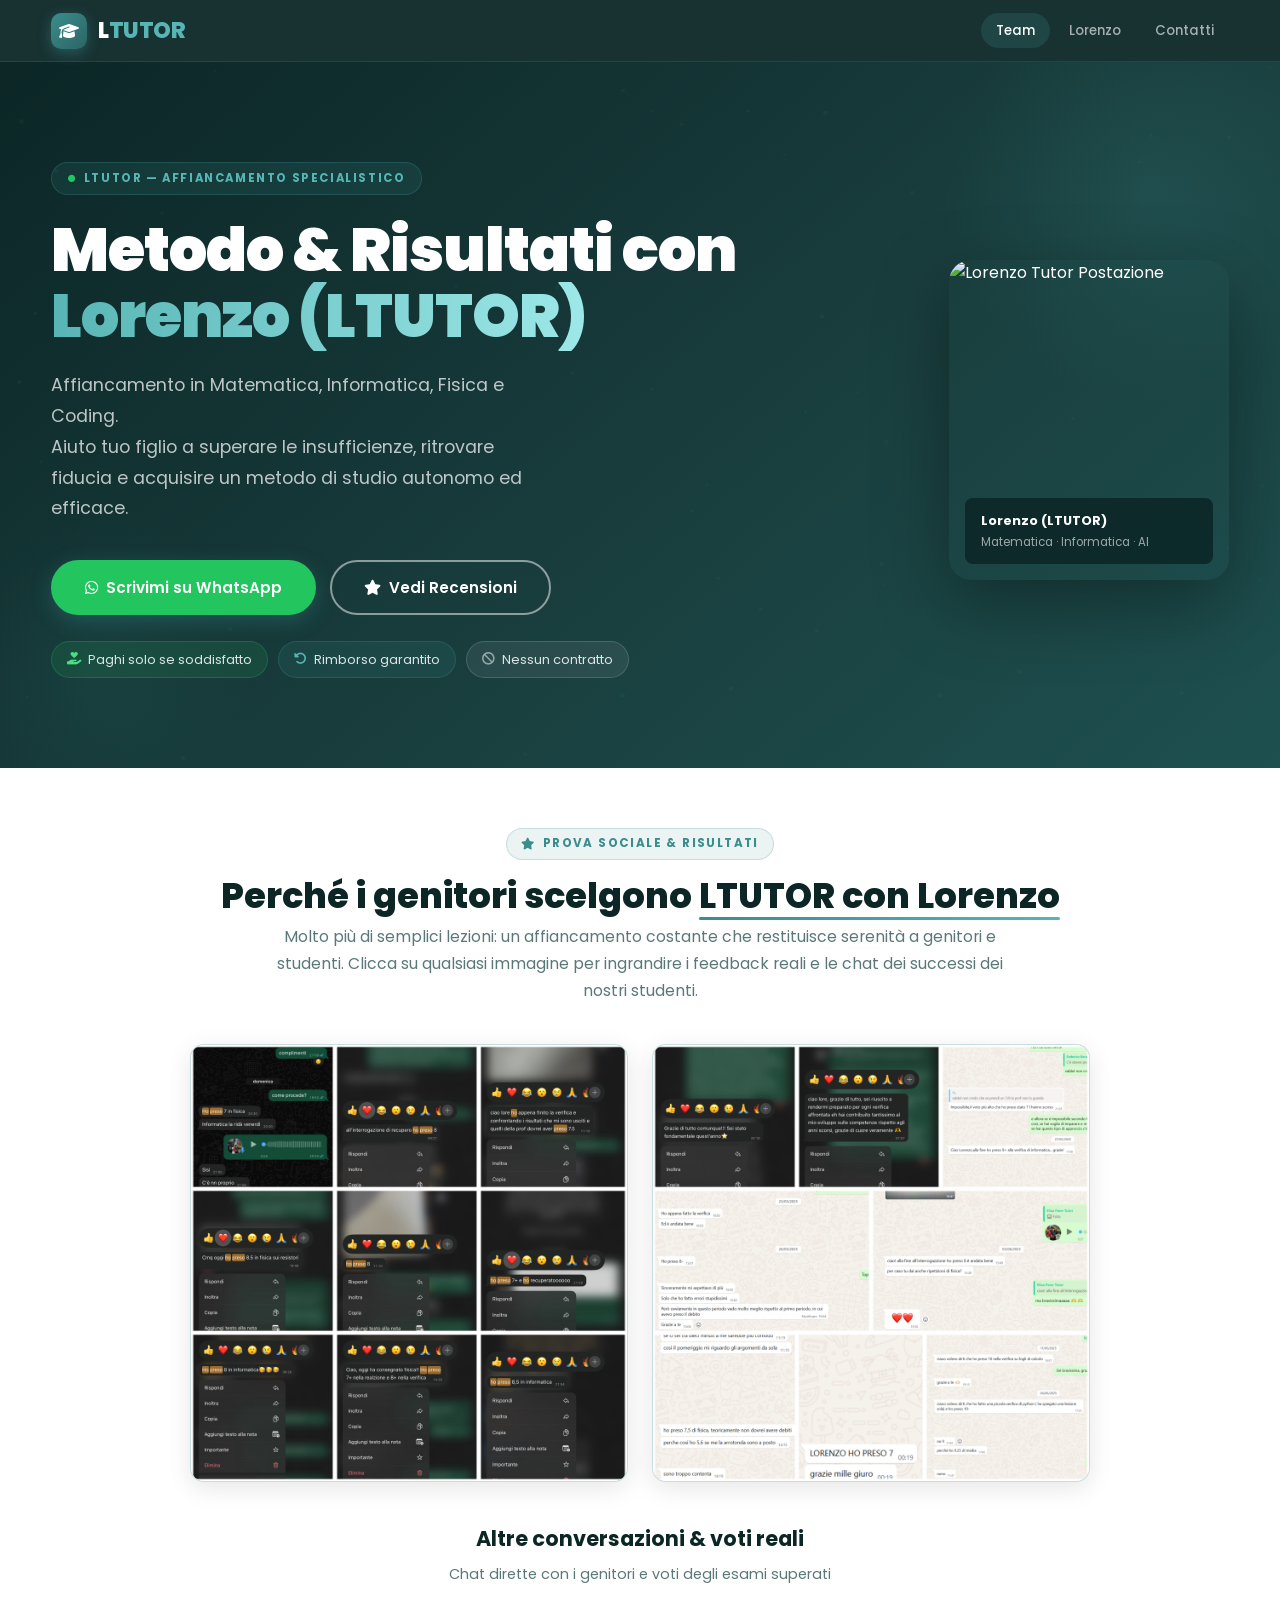
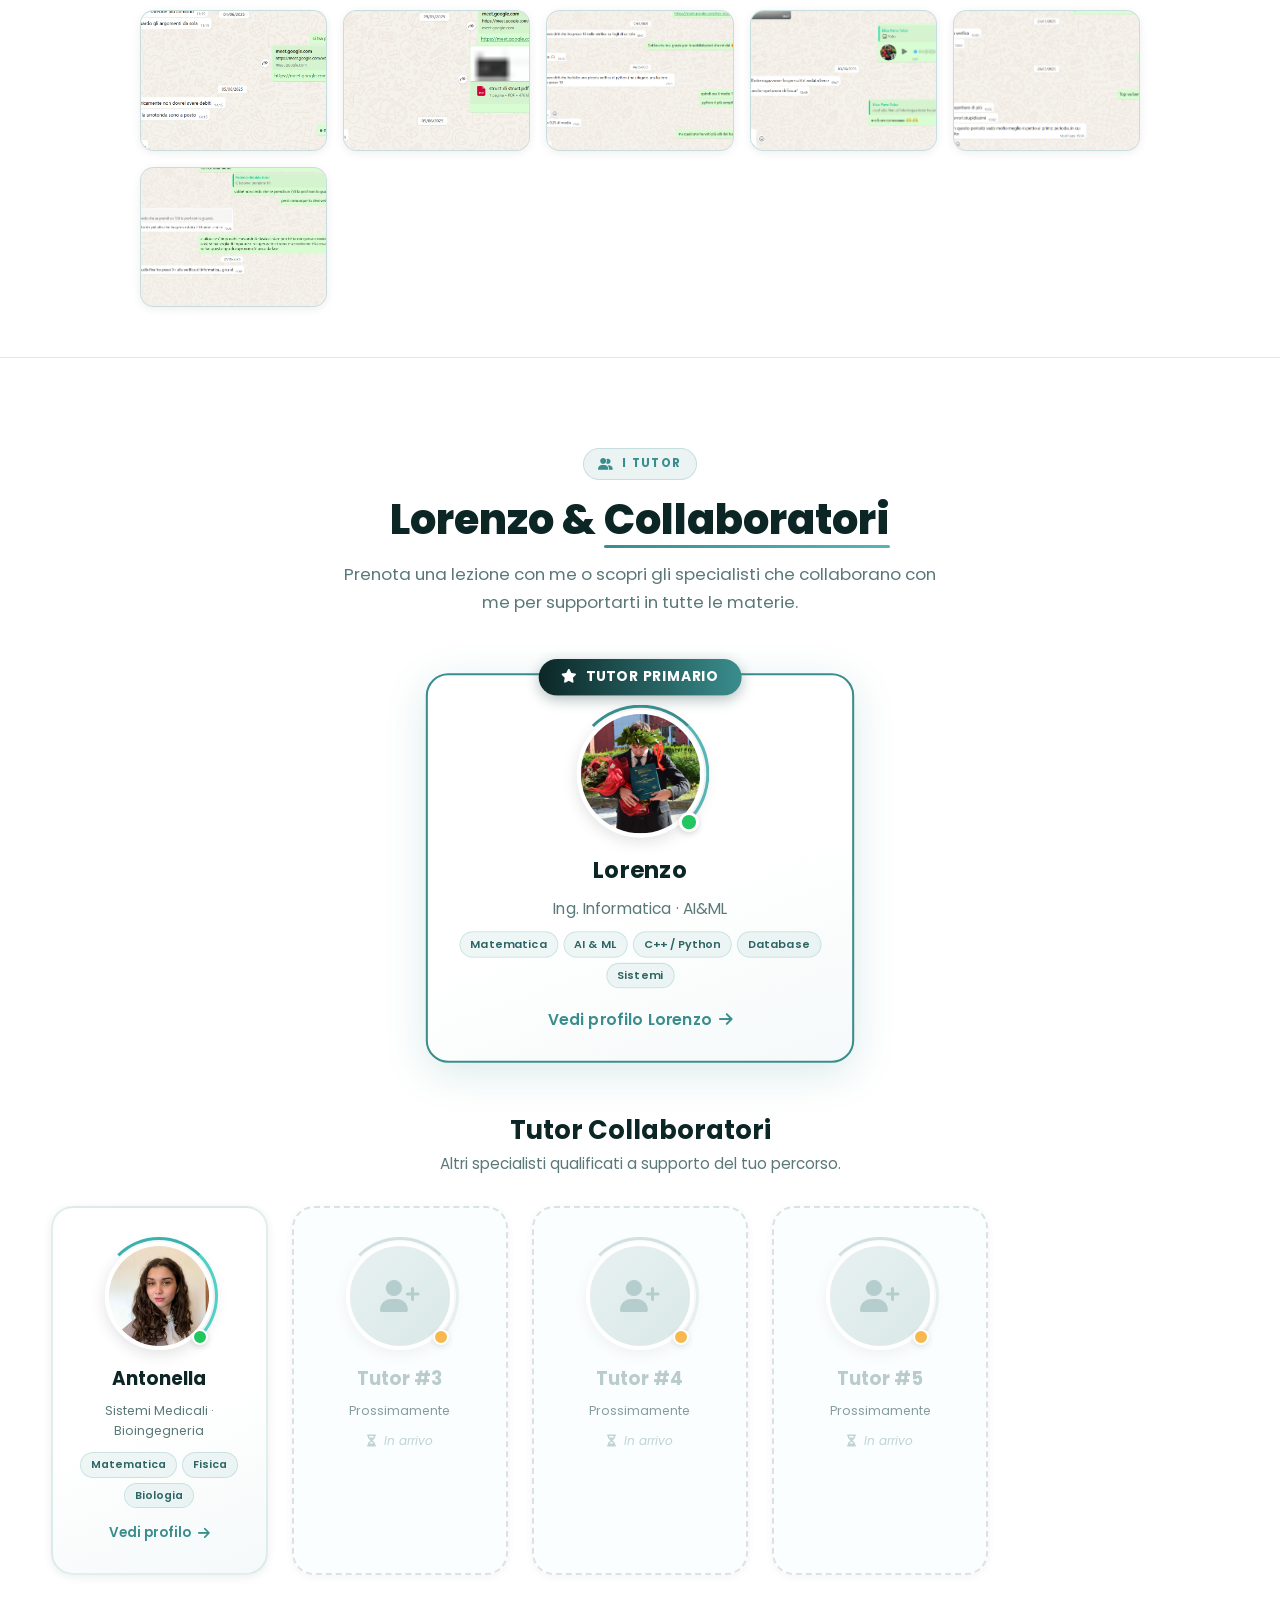
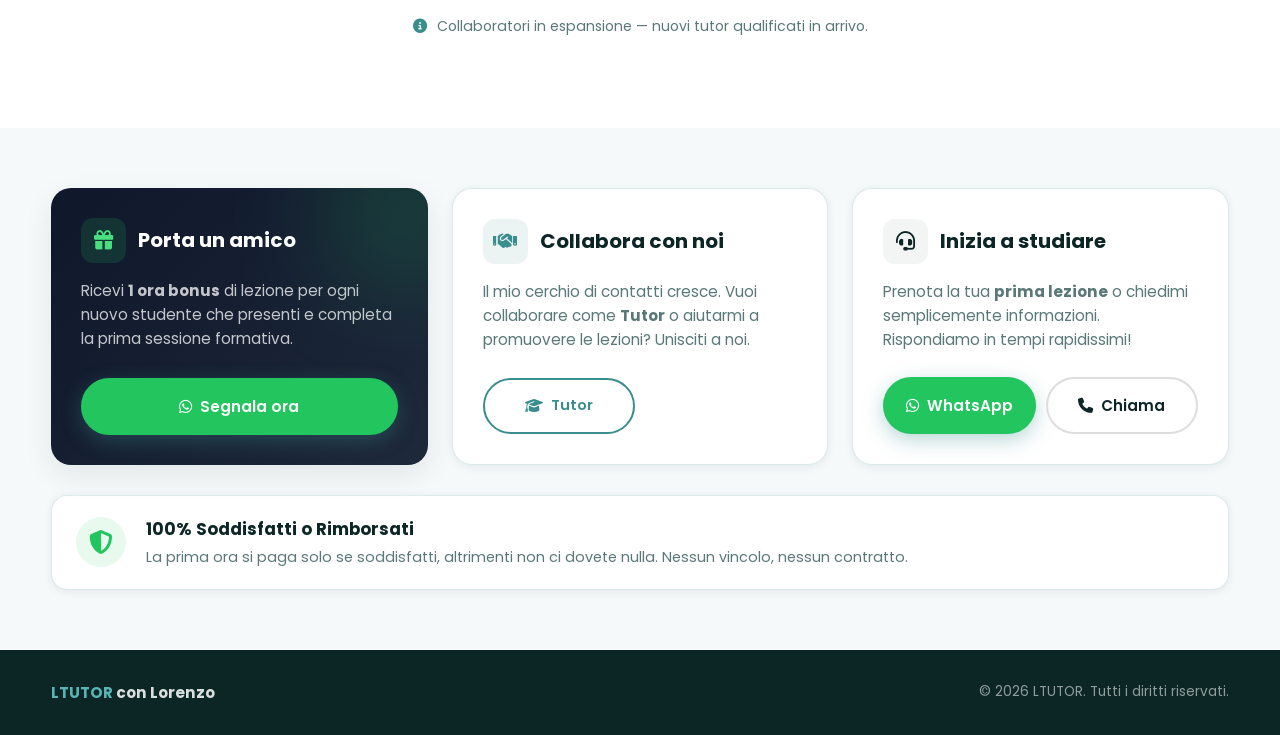
==== commit fbd2bed6: "feat: add Umami Analytics tracking script" ====
--- a/index.html
+++ b/index.html
@@ -4,18 +4,18 @@
     <meta charset="UTF-8">
     <meta name="viewport" content="width=device-width, initial-scale=1.0">
     <title>LTUTOR — Lezioni Private con Lorenzo (Matematica, Informatica & Coding)</title>
-    <meta name="description" content="Lezioni private e affiancamento scolastico personalizzato con Lorenzo, Ingegnere Informatico, e collaboratori esperti in espansione. Metodo di studio autonomo.">
+    <meta name="description" content="Prova subito la tua lezione: se non sei soddisfatto non paghi. Ripetizioni e affiancamento personalizzato con Lorenzo, Ingegnere Informatico, e collaboratori.">
     <!-- Open Graph -->
     <meta property="og:type"        content="website">
     <meta property="og:url"         content="https://ltutor.netlify.app/">
-    <meta property="og:title"       content="LTUTOR con Lorenzo | Lezioni Private di Matematica, Informatica & Coding">
-    <meta property="og:description" content="Metodo di studio per superare le difficoltà, recuperare insufficienze e ritrovare fiducia. Prima lezione rimborsata se non soddisfatti.">
+    <meta property="og:title"       content="LTUTOR con Lorenzo | Prova subito la tua lezione, se non sei soddisfatto non paghi">
+    <meta property="og:description" content="Prova subito la tua lezione: se non sei soddisfatto non paghi. Ripetizioni e affiancamento personalizzato con Lorenzo e tutor collaboratori.">
     <meta property="og:image"       content="https://ltutor.netlify.app/images/postazione.jpg?v=1">
     <!-- Twitter -->
     <meta name="twitter:card"        content="summary_large_image">
     <meta name="twitter:url"         content="https://ltutor.netlify.app/">
-    <meta name="twitter:title"       content="LTUTOR con Lorenzo | Lezioni Private & Coding">
-    <meta name="twitter:description" content="Affiancamento in Matematica, Coding ed AI con Lorenzo, Ingegnere Informatico. Prima lezione con garanzia Soddisfatti o Rimborsati.">
+    <meta name="twitter:title"       content="LTUTOR con Lorenzo | Prova subito la tua lezione, se non sei soddisfatto non paghi">
+    <meta name="twitter:description" content="Prova subito la tua lezione: se non sei soddisfatto non paghi. Ripetizioni e affiancamento personalizzato con Lorenzo.">
     <meta name="twitter:image"       content="https://ltutor.netlify.app/images/postazione.jpg?v=1">
     <!-- Keywords -->
     <meta name="keywords" content="ripetizioni, matematica, informatica, lezioni private, esami, compiti, C++, Python, Flowchart, LTUTOR">
@@ -27,6 +27,8 @@
       gtag('js', new Date());
       gtag('config', 'G-WGG9PG4QGE');
     </script>
+    <!-- Umami Analytics -->
+    <script defer src="https://cloud.umami.is/script.js" data-website-id="7c07bd4c-2c8f-4913-add2-483f84793d43"></script>
     <link rel="stylesheet" href="https://cdnjs.cloudflare.com/ajax/libs/font-awesome/6.4.0/css/all.min.css">
     <link href="https://fonts.googleapis.com/css2?family=Poppins:wght@300;400;500;600;700;800;900&display=swap" rel="stylesheet">
     <link rel="stylesheet" href="css/style.css">
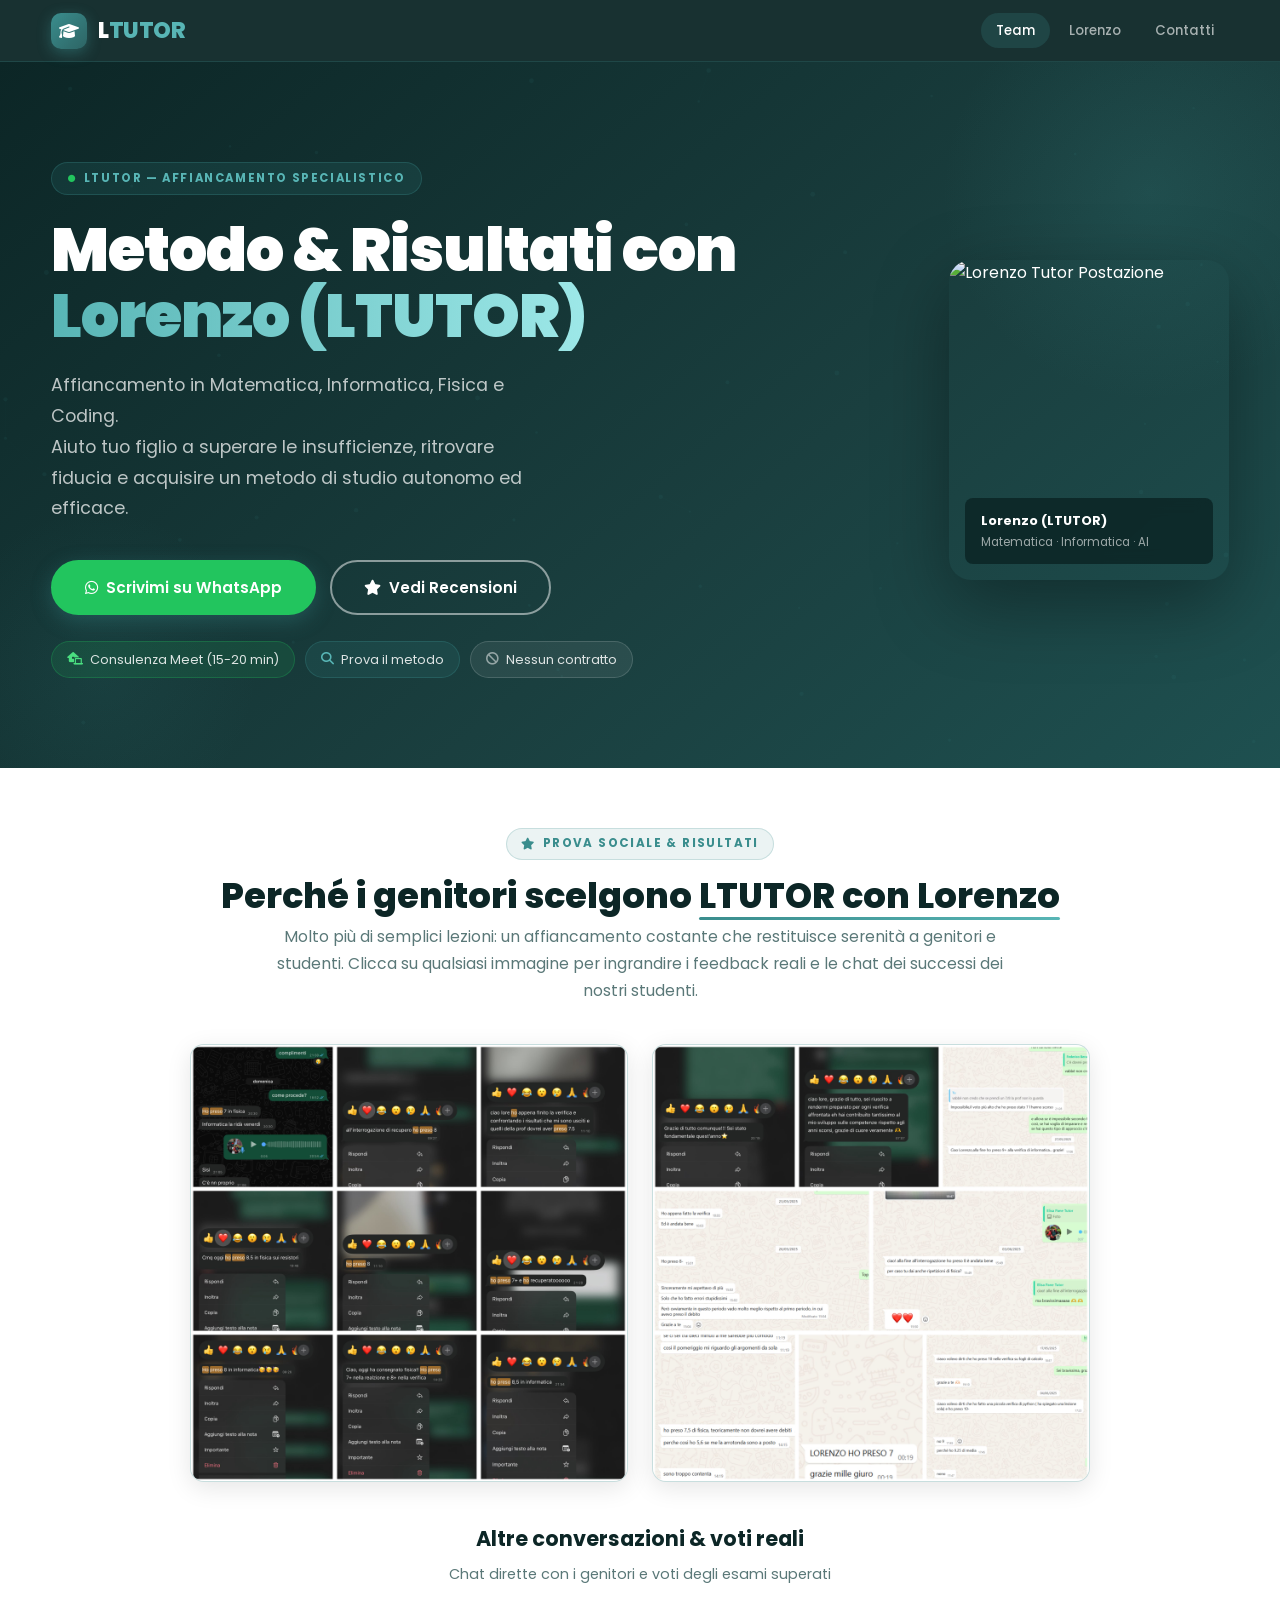
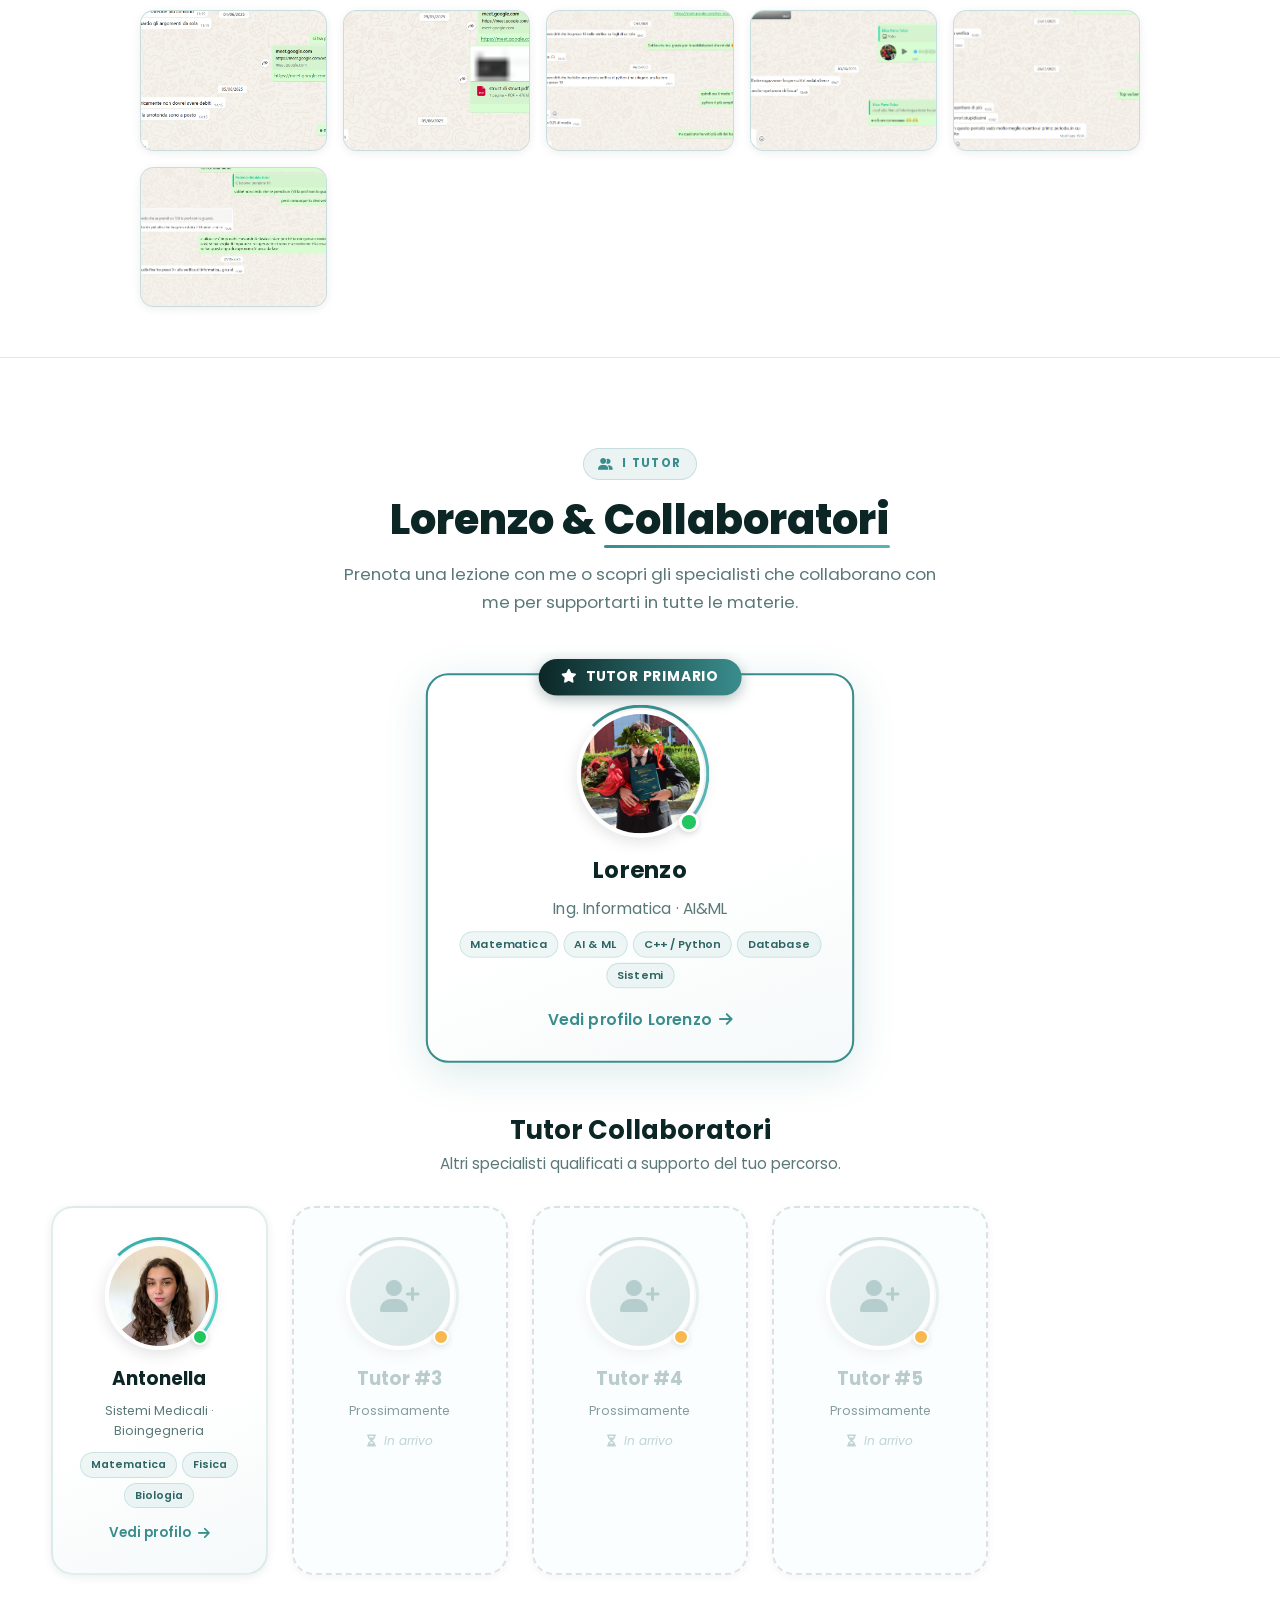
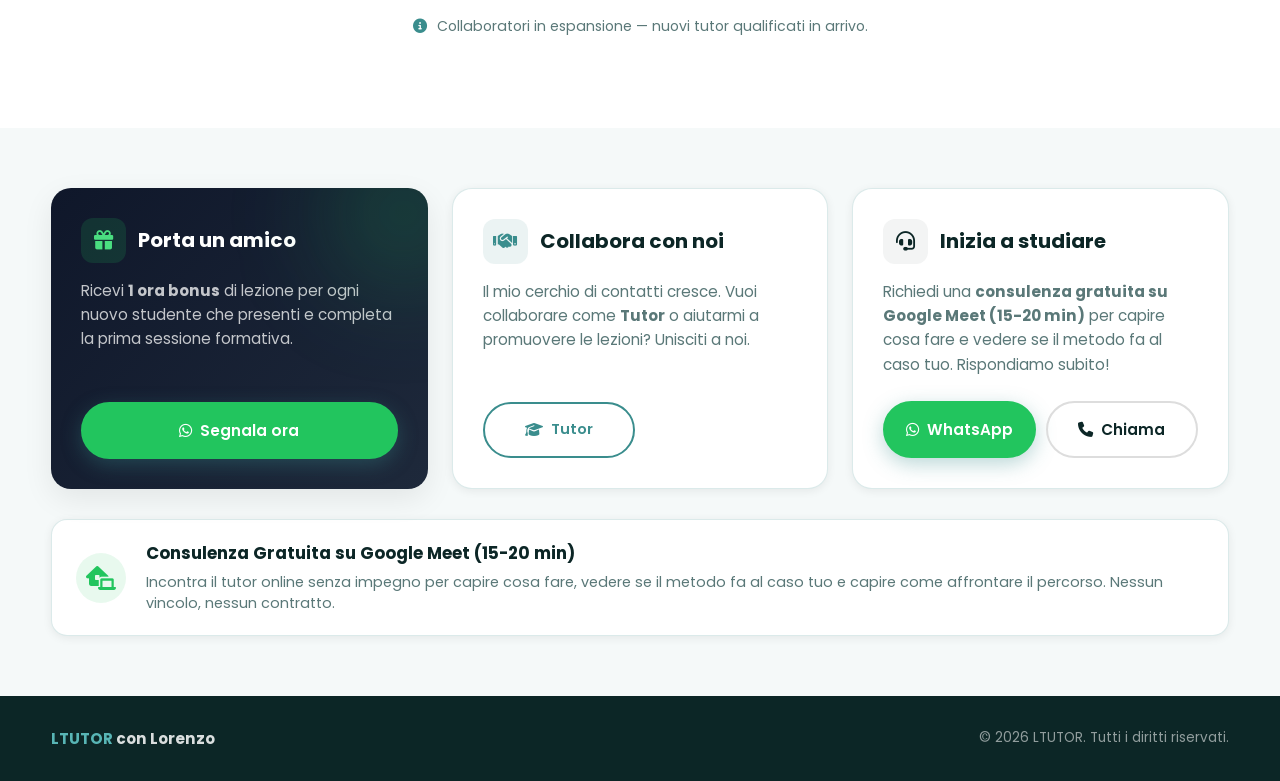
==== commit 213a32ab: "feat: sostituzione prima lezione gratis con consulenza Meet (15-20 min)" ====
--- a/index.html
+++ b/index.html
@@ -4,18 +4,18 @@
     <meta charset="UTF-8">
     <meta name="viewport" content="width=device-width, initial-scale=1.0">
     <title>LTUTOR — Lezioni Private con Lorenzo (Matematica, Informatica & Coding)</title>
-    <meta name="description" content="Prova subito la tua lezione: se non sei soddisfatto non paghi. Ripetizioni e affiancamento personalizzato con Lorenzo, Ingegnere Informatico, e collaboratori.">
+    <meta name="description" content="Richiedi una consulenza gratuita (15-20 min) su Google Meet: scopri il mio metodo di studio e definiamo insieme gli obiettivi. Ripetizioni e affiancamento personalizzato.">
     <!-- Open Graph -->
     <meta property="og:type"        content="website">
     <meta property="og:url"         content="https://ltutor.netlify.app/">
-    <meta property="og:title"       content="LTUTOR con Lorenzo | Prova subito la tua lezione, se non sei soddisfatto non paghi">
-    <meta property="og:description" content="Prova subito la tua lezione: se non sei soddisfatto non paghi. Ripetizioni e affiancamento personalizzato con Lorenzo e tutor collaboratori.">
+    <meta property="og:title"       content="LTUTOR con Lorenzo | Richiedi una consulenza gratuita su Google Meet">
+    <meta property="og:description" content="Consulenza gratuita (15-20 min) su Google Meet per valutare il mio metodo e capire come affrontare il percorso. Ripetizioni e affiancamento personalizzato.">
     <meta property="og:image"       content="https://ltutor.netlify.app/images/postazione.jpg?v=1">
     <!-- Twitter -->
     <meta name="twitter:card"        content="summary_large_image">
     <meta name="twitter:url"         content="https://ltutor.netlify.app/">
-    <meta name="twitter:title"       content="LTUTOR con Lorenzo | Prova subito la tua lezione, se non sei soddisfatto non paghi">
-    <meta name="twitter:description" content="Prova subito la tua lezione: se non sei soddisfatto non paghi. Ripetizioni e affiancamento personalizzato con Lorenzo.">
+    <meta name="twitter:title"       content="LTUTOR con Lorenzo | Richiedi una consulenza gratuita su Google Meet">
+    <meta name="twitter:description" content="Consulenza gratuita (15-20 min) su Google Meet per valutare il mio metodo e capire come affrontare il percorso. Ripetizioni e affiancamento personalizzato.">
     <meta name="twitter:image"       content="https://ltutor.netlify.app/images/postazione.jpg?v=1">
     <!-- Keywords -->
     <meta name="keywords" content="ripetizioni, matematica, informatica, lezioni private, esami, compiti, C++, Python, Flowchart, LTUTOR">
@@ -98,12 +98,12 @@
                     <!-- TRUST PILLS -->
                     <div style="display:flex; flex-wrap:wrap; gap:10px; margin-top:26px;">
                         <div style="display:flex; align-items:center; gap:7px; background:rgba(34,197,94,0.12); border:1px solid rgba(34,197,94,0.25); border-radius:50px; padding:7px 15px; font-size:0.8rem; color:rgba(255,255,255,0.85);">
-                            <i class="fas fa-hand-holding-heart" style="color:#4ade80;"></i>
-                            Paghi solo se soddisfatto
+                            <i class="fas fa-laptop-house" style="color:#4ade80;"></i>
+                            Consulenza Meet (15-20 min)
                         </div>
                         <div style="display:flex; align-items:center; gap:7px; background:rgba(58,141,141,0.15); border:1px solid rgba(58,141,141,0.3); border-radius:50px; padding:7px 15px; font-size:0.8rem; color:rgba(255,255,255,0.85);">
-                            <i class="fas fa-undo-alt" style="color:var(--c-accent-lt);"></i>
-                            Rimborso garantito
+                            <i class="fas fa-search" style="color:var(--c-accent-lt);"></i>
+                            Prova il metodo
                         </div>
                         <div style="display:flex; align-items:center; gap:7px; background:rgba(255,255,255,0.07); border:1px solid rgba(255,255,255,0.15); border-radius:50px; padding:7px 15px; font-size:0.8rem; color:rgba(255,255,255,0.85);">
                             <i class="fas fa-ban" style="color:rgba(255,255,255,0.5);"></i>
@@ -351,10 +351,10 @@
                         <h3 style="font-weight: 700; margin: 0; font-size: 1.25rem; color: var(--c-dark);">Inizia a studiare</h3>
                     </div>
                     <p style="font-size: 0.95rem; color: var(--c-text-muted); margin-bottom: 24px; line-height: 1.6; flex-grow: 1;">
-                        Prenota la tua <strong>prima lezione</strong> o chiedimi semplicemente informazioni. Rispondiamo in tempi rapidissimi!
+                        Richiedi una <strong>consulenza gratuita su Google Meet (15-20 min)</strong> per capire cosa fare e vedere se il metodo fa al caso tuo. Rispondiamo subito!
                     </p>
                     <div style="display: flex; gap: 10px; margin-top: auto;">
-                        <a href="https://wa.me/393518933300" target="_blank" rel="noopener" class="btn btn-primary" style="flex: 1; background: #22c55e; border-color: #22c55e; padding: 14px 0; font-size: 0.95rem; display: flex; justify-content: center; align-items: center; text-align: center;">
+                        <a href="https://wa.me/393518933300?text=Ciao%20Lorenzo!%20Vorrei%20prenotare%20una%20consulenza%20gratuita%20di%2015-20%20minuti%20su%20Google%20Meet." target="_blank" rel="noopener" class="btn btn-primary" style="flex: 1; background: #22c55e; border-color: #22c55e; padding: 14px 0; font-size: 0.95rem; display: flex; justify-content: center; align-items: center; text-align: center;">
                             <i class="fab fa-whatsapp"></i> WhatsApp
                         </a>
                         <a href="tel:+393518933300" class="btn btn-outline" style="flex: 1; padding: 14px 0; font-size: 0.95rem; color: var(--c-dark); border-color: #ddd; display: flex; justify-content: center; align-items: center; text-align: center;">
@@ -368,11 +368,11 @@
             <!-- GARANZIA PICCOLA E COMPATTA -->
             <div style="background: white; border-radius: 16px; padding: 20px 24px; border: 1px solid var(--c-border); display: flex; align-items: center; gap: 20px; box-shadow: var(--shadow-sm);">
                 <div style="flex-shrink: 0; width: 50px; height: 50px; border-radius: 50%; background: rgba(34,197,94,0.1); color: #22c55e; display: flex; align-items: center; justify-content: center; font-size: 1.5rem;">
-                    <i class="fas fa-shield-alt"></i>
+                    <i class="fas fa-laptop-house"></i>
                 </div>
                 <div>
-                    <h4 style="font-weight: 700; margin: 0 0 4px; color: var(--c-dark); font-size: 1.05rem;">100% Soddisfatti o Rimborsati</h4>
-                    <p style="margin: 0; font-size: 0.9rem; color: var(--c-text-muted); line-height: 1.5;">La prima ora si paga solo se soddisfatti, altrimenti non ci dovete nulla. Nessun vincolo, nessun contratto.</p>
+                    <h4 style="font-weight: 700; margin: 0 0 4px; color: var(--c-dark); font-size: 1.05rem;">Consulenza Gratuita su Google Meet (15-20 min)</h4>
+                    <p style="margin: 0; font-size: 0.9rem; color: var(--c-text-muted); line-height: 1.5;">Incontra il tutor online senza impegno per capire cosa fare, vedere se il metodo fa al caso tuo e capire come affrontare il percorso. Nessun vincolo, nessun contratto.</p>
                 </div>
             </div>
             
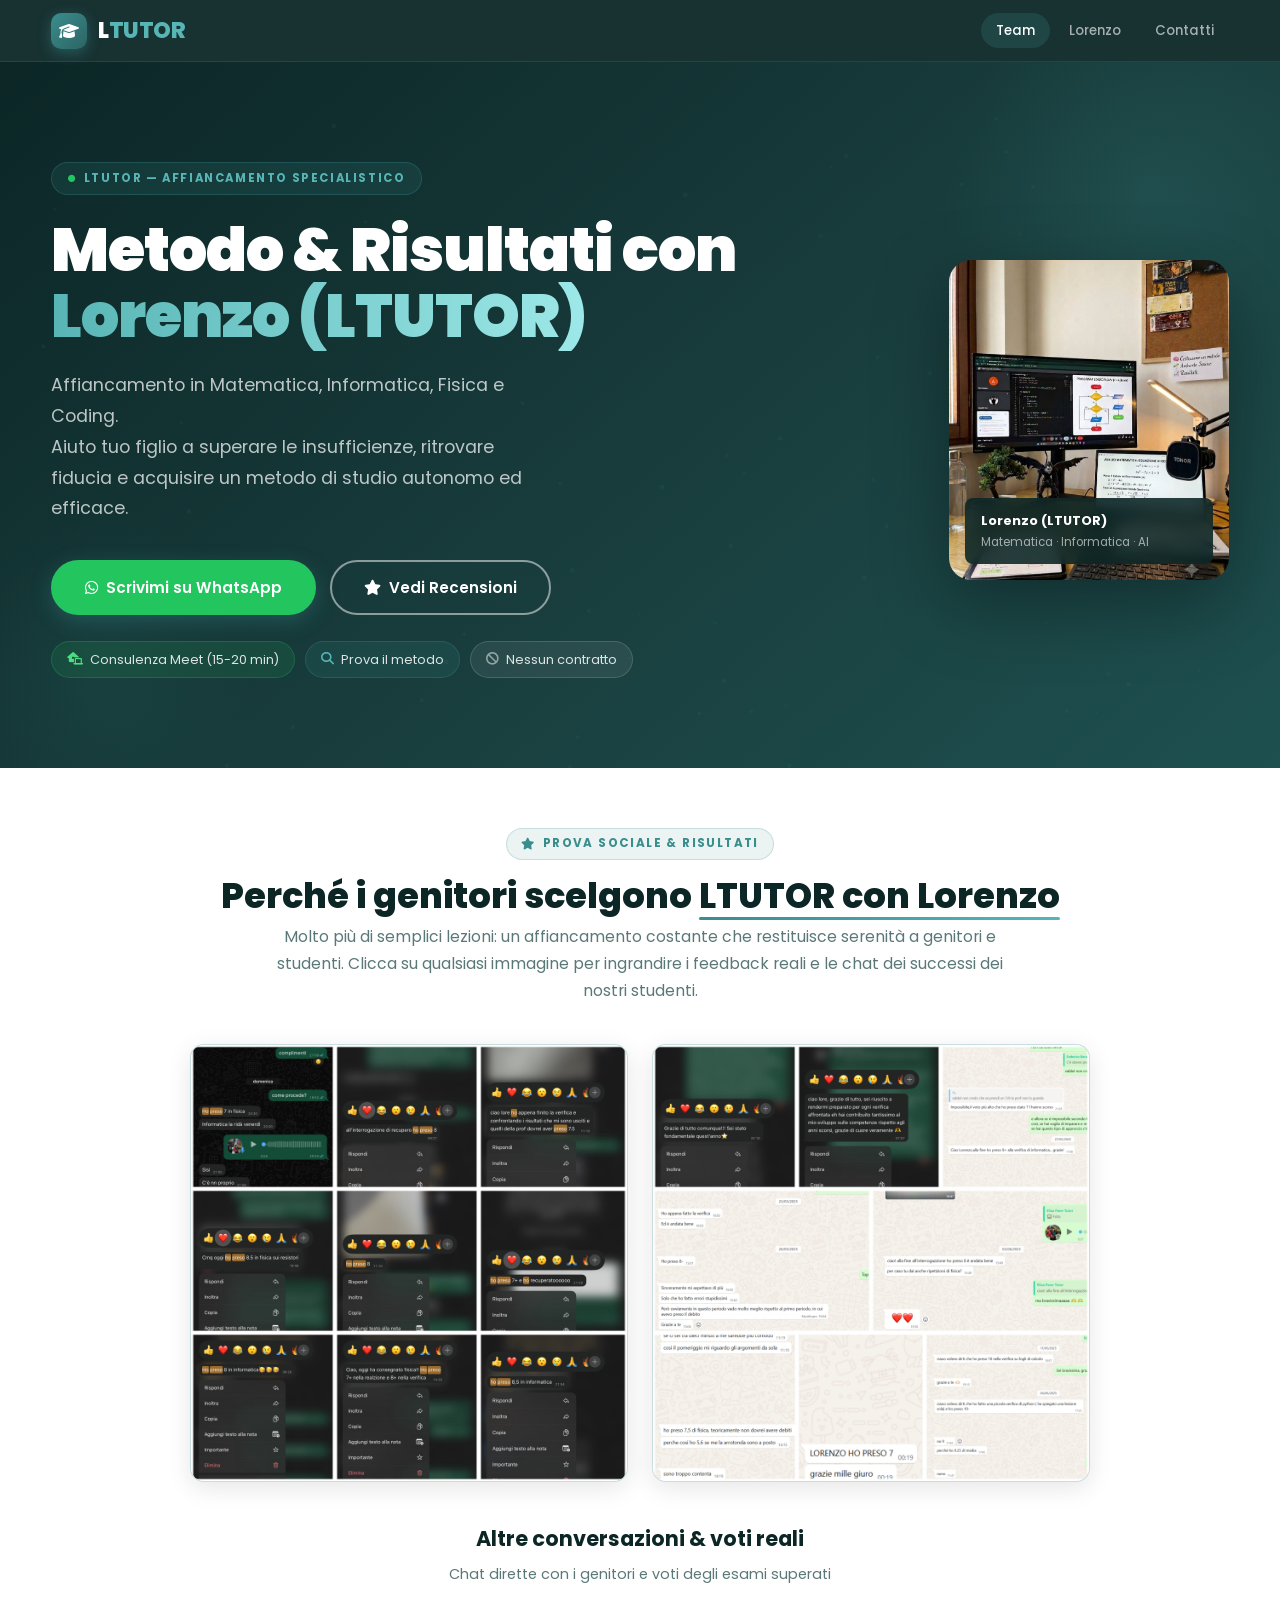
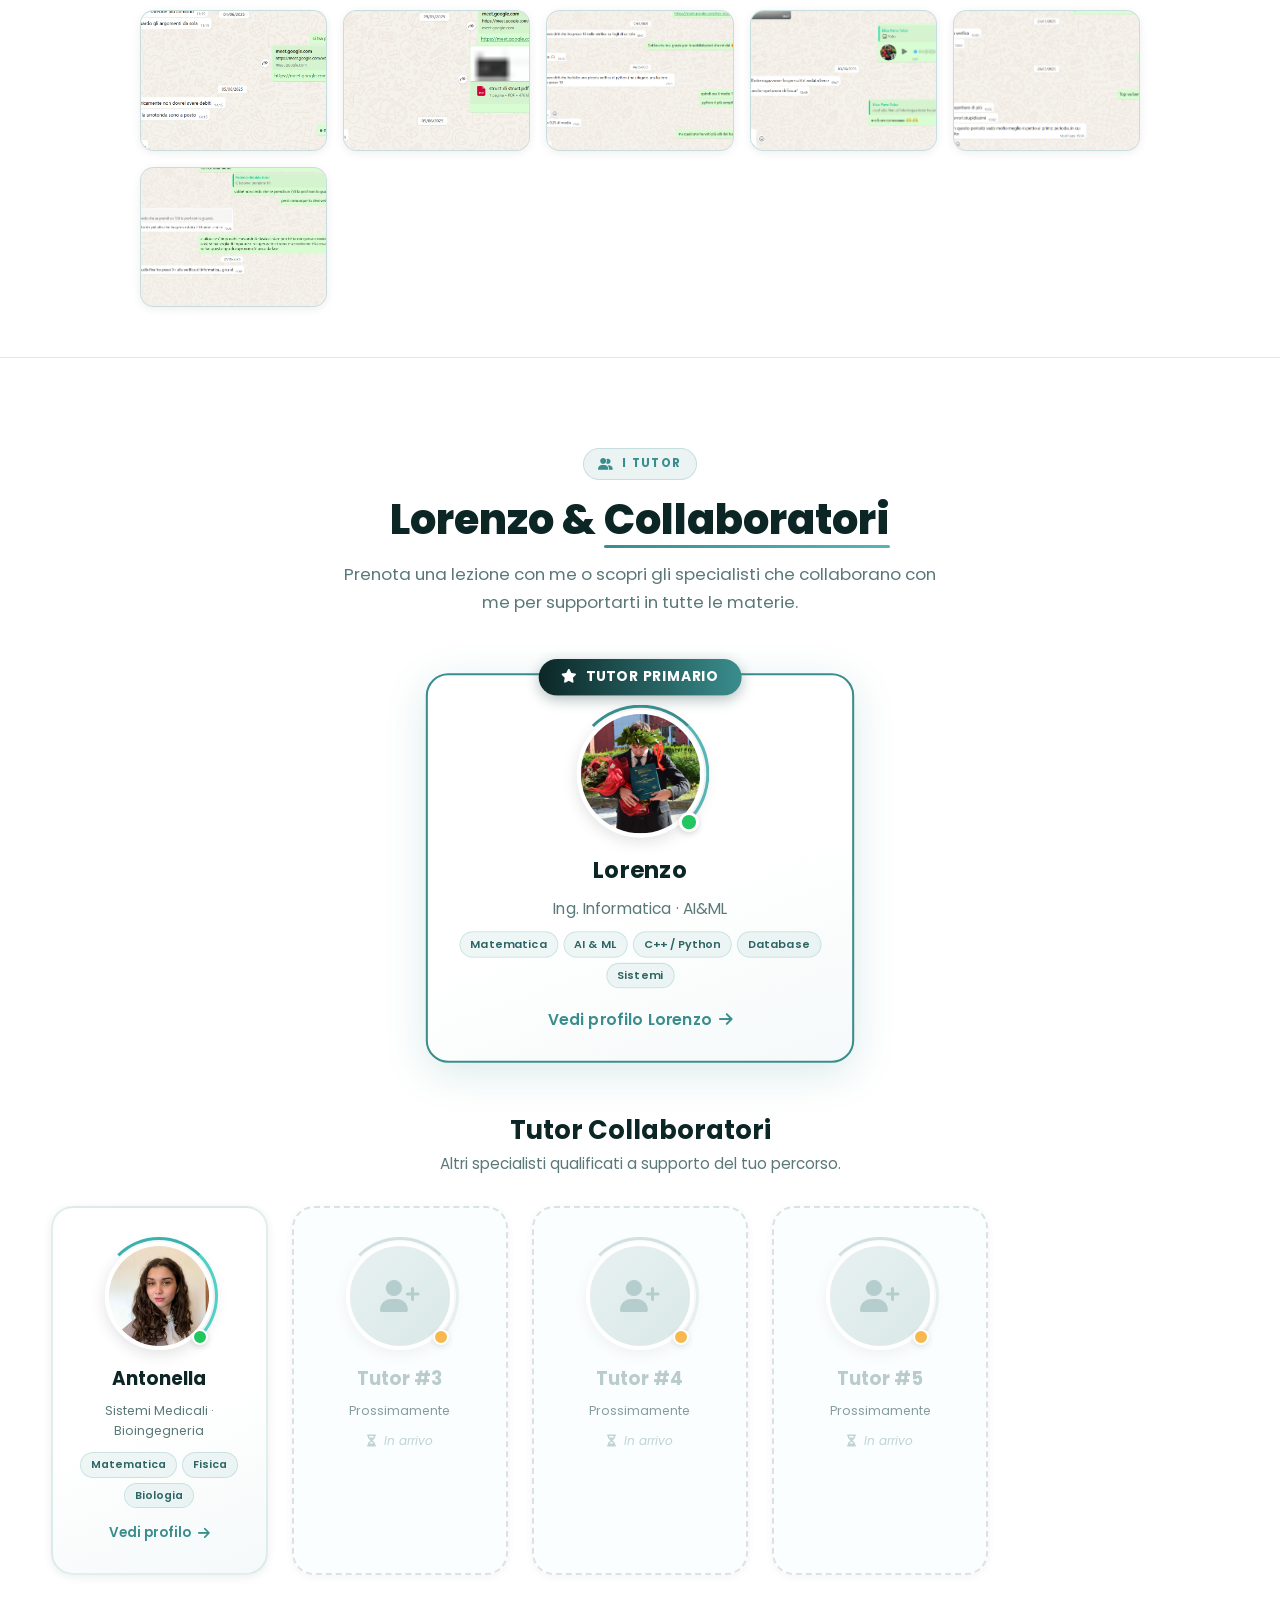
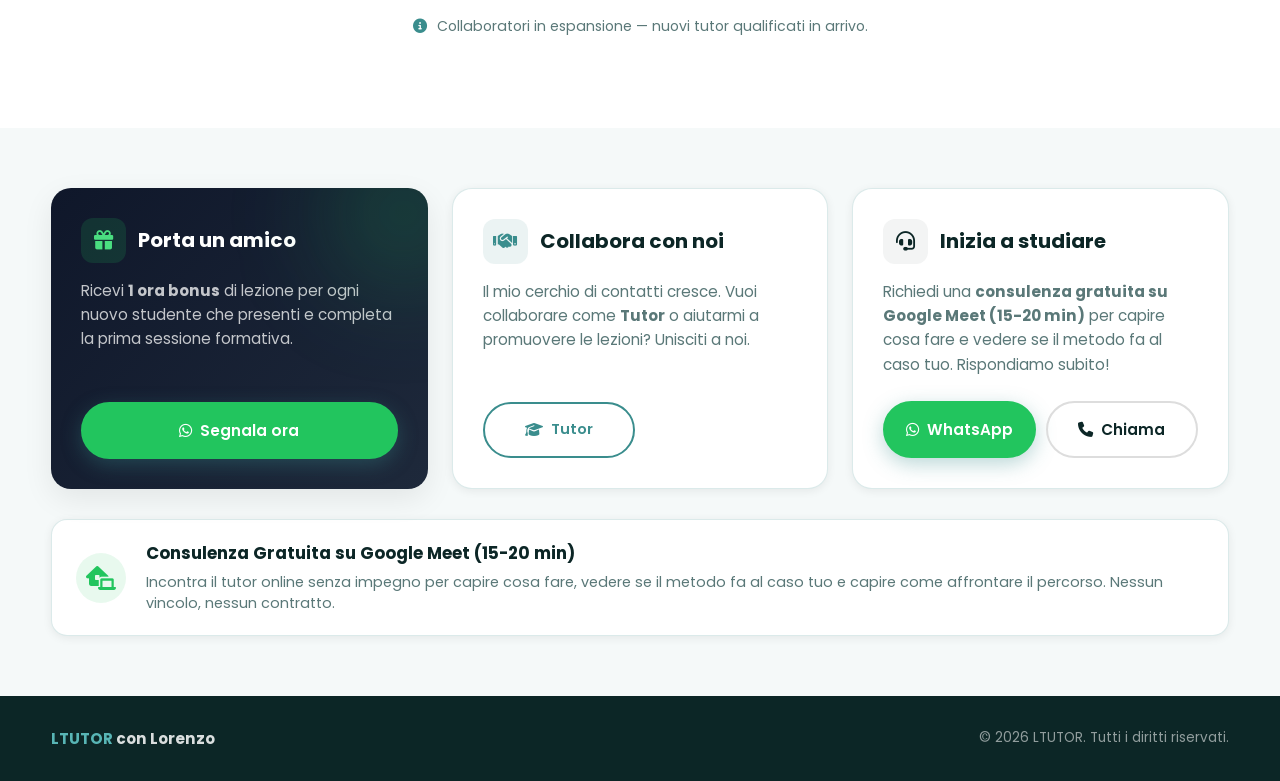
==== commit ec7fb819: "Update postazione photo, metadata copy, and clean WhatsApp links" ====
--- a/index.html
+++ b/index.html
@@ -3,19 +3,19 @@
 <head>
     <meta charset="UTF-8">
     <meta name="viewport" content="width=device-width, initial-scale=1.0">
-    <title>LTUTOR — Lezioni Private con Lorenzo (Matematica, Informatica & Coding)</title>
-    <meta name="description" content="Richiedi una consulenza gratuita (15-20 min) su Google Meet: scopri il mio metodo di studio e definiamo insieme gli obiettivi. Ripetizioni e affiancamento personalizzato.">
+    <title>🧠 Prendi insufficienze anche se studi per ore? Non è colpa tua.</title>
+    <meta name="description" content="È il metodo che è sbagliato. Imparare a memoria garantisce solo il vuoto totale davanti alla verifica. Clicca per scoprire l'unico approccio logico che ti sblocca per sempre.">
     <!-- Open Graph -->
     <meta property="og:type"        content="website">
     <meta property="og:url"         content="https://ltutor.netlify.app/">
-    <meta property="og:title"       content="LTUTOR con Lorenzo | Richiedi una consulenza gratuita su Google Meet">
-    <meta property="og:description" content="Consulenza gratuita (15-20 min) su Google Meet per valutare il mio metodo e capire come affrontare il percorso. Ripetizioni e affiancamento personalizzato.">
+    <meta property="og:title"       content="🧠 Prendi insufficienze anche se studi per ore? Non è colpa tua.">
+    <meta property="og:description" content="È il metodo che è sbagliato. Imparare a memoria garantisce solo il vuoto totale davanti alla verifica. Clicca per scoprire l'unico approccio logico che ti sblocca per sempre.">
     <meta property="og:image"       content="https://ltutor.netlify.app/images/postazione.jpg?v=1">
     <!-- Twitter -->
     <meta name="twitter:card"        content="summary_large_image">
     <meta name="twitter:url"         content="https://ltutor.netlify.app/">
-    <meta name="twitter:title"       content="LTUTOR con Lorenzo | Richiedi una consulenza gratuita su Google Meet">
-    <meta name="twitter:description" content="Consulenza gratuita (15-20 min) su Google Meet per valutare il mio metodo e capire come affrontare il percorso. Ripetizioni e affiancamento personalizzato.">
+    <meta name="twitter:title"       content="🧠 Prendi insufficienze anche se studi per ore? Non è colpa tua.">
+    <meta name="twitter:description" content="È il metodo che è sbagliato. Imparare a memoria garantisce solo il vuoto totale davanti alla verifica. Clicca per scoprire l'unico approccio logico che ti sblocca per sempre.">
     <meta name="twitter:image"       content="https://ltutor.netlify.app/images/postazione.jpg?v=1">
     <!-- Keywords -->
     <meta name="keywords" content="ripetizioni, matematica, informatica, lezioni private, esami, compiti, C++, Python, Flowchart, LTUTOR">
@@ -314,7 +314,7 @@
                     <p style="font-size: 0.95rem; color: rgba(255,255,255,0.75); margin-bottom: 24px; line-height: 1.6; flex-grow: 1;">
                         Ricevi <strong>1 ora bonus</strong> di lezione per ogni nuovo studente che presenti e completa la prima sessione formativa.
                     </p>
-                    <a href="https://wa.me/393518933300?text=Ciao!%20Vorrei%20segnalare%20un%20amico%20per%20il%20bonus." target="_blank" rel="noopener" class="btn btn-primary" style="background: #22c55e; border-color: #22c55e; width: 100%; padding: 14px; font-size: 0.95rem; display: flex; justify-content: center; align-items: center; margin-top: auto;">
+                    <a href="https://wa.me/393518933300" target="_blank" rel="noopener" class="btn btn-primary" style="background: #22c55e; border-color: #22c55e; width: 100%; padding: 14px; font-size: 0.95rem; display: flex; justify-content: center; align-items: center; margin-top: auto;">
                         <i class="fab fa-whatsapp"></i> Segnala ora
                     </a>
                 </div>
@@ -332,10 +332,10 @@
                         Il mio cerchio di contatti cresce. Vuoi collaborare come <strong>Tutor</strong> o aiutarmi a promuovere le lezioni? Unisciti a noi.
                     </p>
                     <div style="display: flex; gap: 10px; margin-top: auto;">
-                        <a href="https://wa.me/393518933300?text=Candidatura%20Tutor" target="_blank" rel="noopener" class="btn btn-outline" style="flex: 1; padding: 14px 0; font-size: 0.9rem; border-color: var(--c-accent); color: var(--c-accent); display: flex; justify-content: center; align-items: center; text-align: center;">
+                        <a href="https://wa.me/393518933300" target="_blank" rel="noopener" class="btn btn-outline" style="flex: 1; padding: 14px 0; font-size: 0.9rem; border-color: var(--c-accent); color: var(--c-accent); display: flex; justify-content: center; align-items: center; text-align: center;">
                             <i class="fas fa-graduation-cap"></i> Tutor
                         </a>
-                        <a href="https://wa.me/393518933300?text=Candidatura%20Promozione" target="_blank" rel="noopener" class="btn btn-outline" style="flex: 1; padding: 14px 0; font-size: 0.9rem; display: flex; justify-content: center; align-items: center; text-align: center;">
+                        <a href="https://wa.me/393518933300" target="_blank" rel="noopener" class="btn btn-outline" style="flex: 1; padding: 14px 0; font-size: 0.9rem; display: flex; justify-content: center; align-items: center; text-align: center;">
                             <i class="fas fa-bullhorn"></i> Promoter
                         </a>
                     </div>
@@ -354,7 +354,7 @@
                         Richiedi una <strong>consulenza gratuita su Google Meet (15-20 min)</strong> per capire cosa fare e vedere se il metodo fa al caso tuo. Rispondiamo subito!
                     </p>
                     <div style="display: flex; gap: 10px; margin-top: auto;">
-                        <a href="https://wa.me/393518933300?text=Ciao%20Lorenzo!%20Vorrei%20prenotare%20una%20consulenza%20gratuita%20di%2015-20%20minuti%20su%20Google%20Meet." target="_blank" rel="noopener" class="btn btn-primary" style="flex: 1; background: #22c55e; border-color: #22c55e; padding: 14px 0; font-size: 0.95rem; display: flex; justify-content: center; align-items: center; text-align: center;">
+                        <a href="https://wa.me/393518933300" target="_blank" rel="noopener" class="btn btn-primary" style="flex: 1; background: #22c55e; border-color: #22c55e; padding: 14px 0; font-size: 0.95rem; display: flex; justify-content: center; align-items: center; text-align: center;">
                             <i class="fab fa-whatsapp"></i> WhatsApp
                         </a>
                         <a href="tel:+393518933300" class="btn btn-outline" style="flex: 1; padding: 14px 0; font-size: 0.95rem; color: var(--c-dark); border-color: #ddd; display: flex; justify-content: center; align-items: center; text-align: center;">
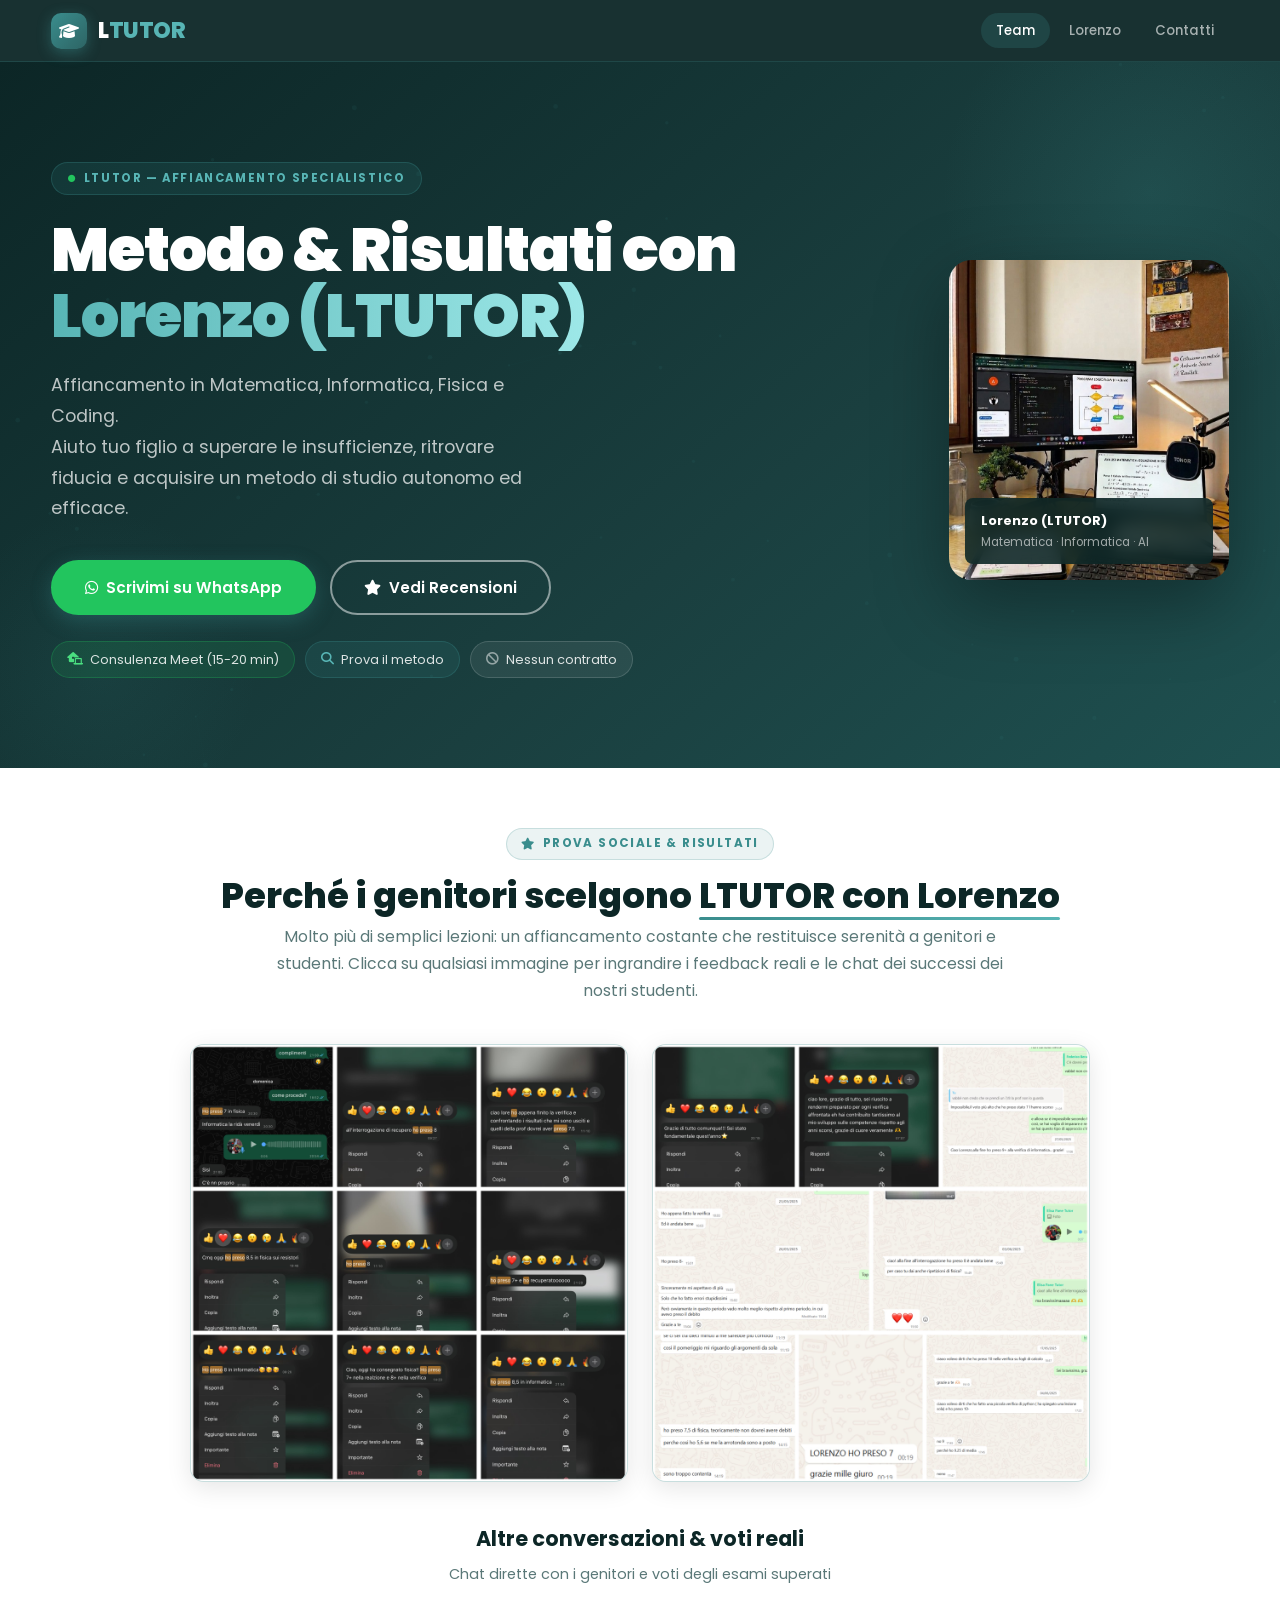
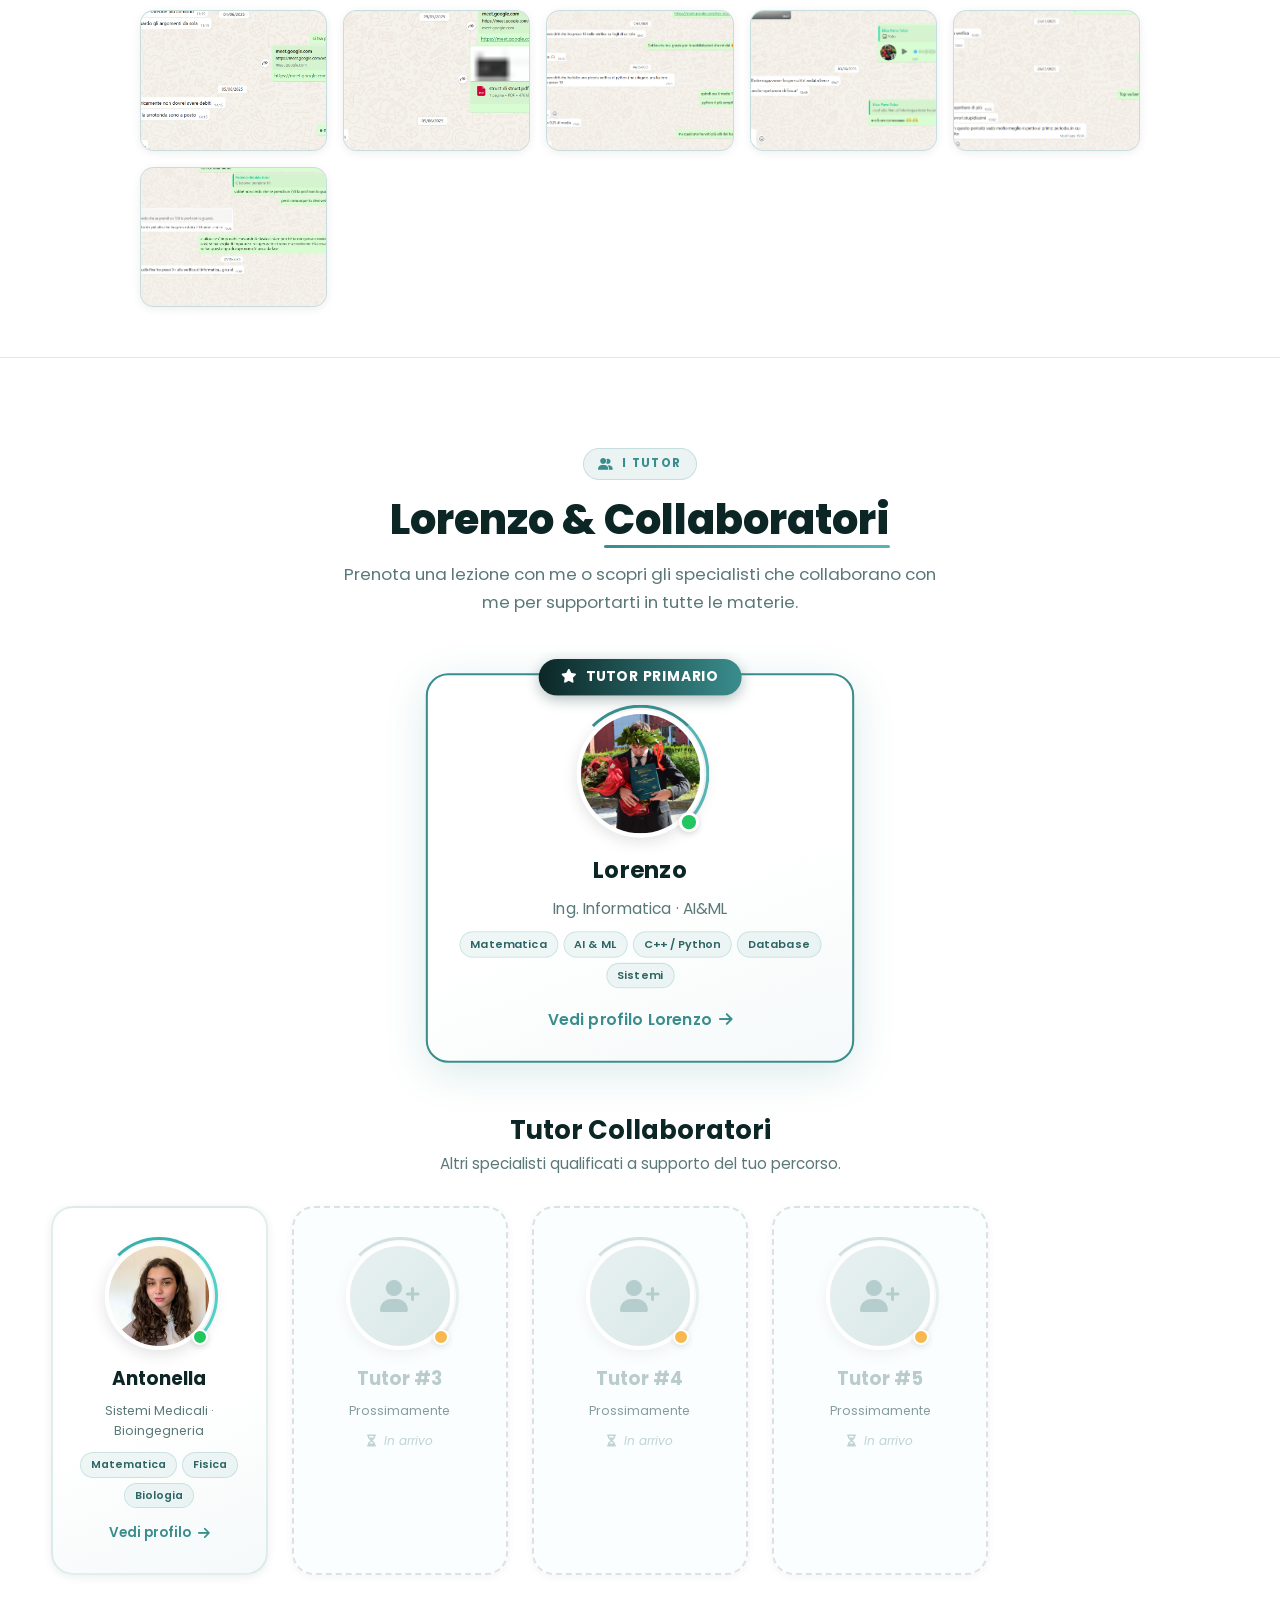
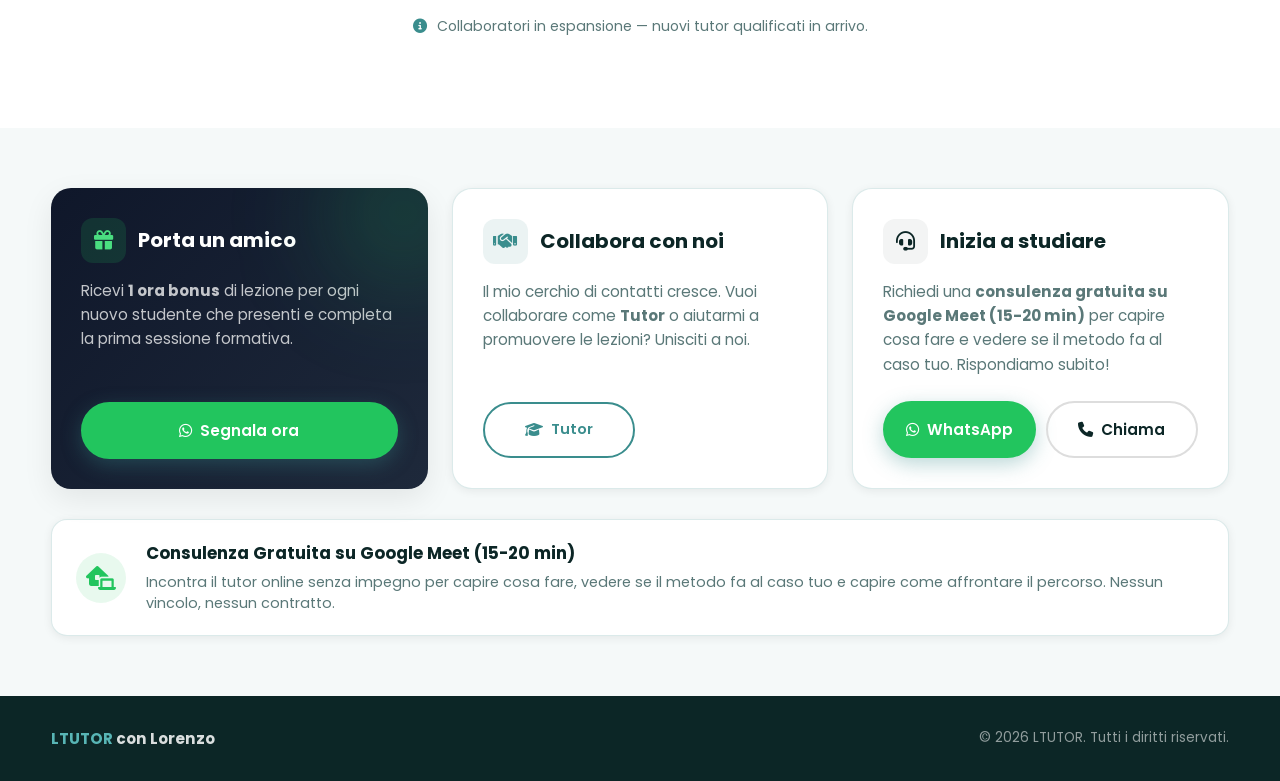
==== commit 478fd81c: "Update page title with emojis, description copy, and bust postazione.jpg cache to v=2" ====
--- a/index.html
+++ b/index.html
@@ -3,20 +3,20 @@
 <head>
     <meta charset="UTF-8">
     <meta name="viewport" content="width=device-width, initial-scale=1.0">
-    <title>🧠 Prendi insufficienze anche se studi per ore? Non è colpa tua.</title>
-    <meta name="description" content="È il metodo che è sbagliato. Imparare a memoria garantisce solo il vuoto totale davanti alla verifica. Clicca per scoprire l'unico approccio logico che ti sblocca per sempre.">
+    <title>💻👨‍🏫 Prendi insufficienze anche se studi per ore? Non è colpa tua.</title>
+    <meta name="description" content="È il metodo che è sbagliato. Clicca per scoprire l'unico approccio logico che ti sblocca per sempre, scrivimi subito per migliorare in poco tempo.">
     <!-- Open Graph -->
     <meta property="og:type"        content="website">
     <meta property="og:url"         content="https://ltutor.netlify.app/">
-    <meta property="og:title"       content="🧠 Prendi insufficienze anche se studi per ore? Non è colpa tua.">
-    <meta property="og:description" content="È il metodo che è sbagliato. Imparare a memoria garantisce solo il vuoto totale davanti alla verifica. Clicca per scoprire l'unico approccio logico che ti sblocca per sempre.">
-    <meta property="og:image"       content="https://ltutor.netlify.app/images/postazione.jpg?v=1">
+    <meta property="og:title"       content="💻👨‍🏫 Prendi insufficienze anche se studi per ore? Non è colpa tua.">
+    <meta property="og:description" content="È il metodo che è sbagliato. Clicca per scoprire l'unico approccio logico che ti sblocca per sempre, scrivimi subito per migliorare in poco tempo.">
+    <meta property="og:image"       content="https://ltutor.netlify.app/images/postazione.jpg?v=2">
     <!-- Twitter -->
     <meta name="twitter:card"        content="summary_large_image">
     <meta name="twitter:url"         content="https://ltutor.netlify.app/">
-    <meta name="twitter:title"       content="🧠 Prendi insufficienze anche se studi per ore? Non è colpa tua.">
-    <meta name="twitter:description" content="È il metodo che è sbagliato. Imparare a memoria garantisce solo il vuoto totale davanti alla verifica. Clicca per scoprire l'unico approccio logico che ti sblocca per sempre.">
-    <meta name="twitter:image"       content="https://ltutor.netlify.app/images/postazione.jpg?v=1">
+    <meta name="twitter:title"       content="💻👨‍🏫 Prendi insufficienze anche se studi per ore? Non è colpa tua.">
+    <meta name="twitter:description" content="È il metodo che è sbagliato. Clicca per scoprire l'unico approccio logico che ti sblocca per sempre, scrivimi subito per migliorare in poco tempo.">
+    <meta name="twitter:image"       content="https://ltutor.netlify.app/images/postazione.jpg?v=2">
     <!-- Keywords -->
     <meta name="keywords" content="ripetizioni, matematica, informatica, lezioni private, esami, compiti, C++, Python, Flowchart, LTUTOR">
     <!-- Google Analytics -->
@@ -113,7 +113,7 @@
                 </div>
                 <div class="hero-visual">
                     <div class="hero-img-card">
-                        <img src="images/postazione.jpg?v=1" alt="Lorenzo Tutor Postazione">
+                        <img src="images/postazione.jpg?v=2" alt="Lorenzo Tutor Postazione">
                         <div class="hero-img-badge">
                             <strong>Lorenzo (LTUTOR)</strong>
                             <small>Matematica · Informatica · AI</small>
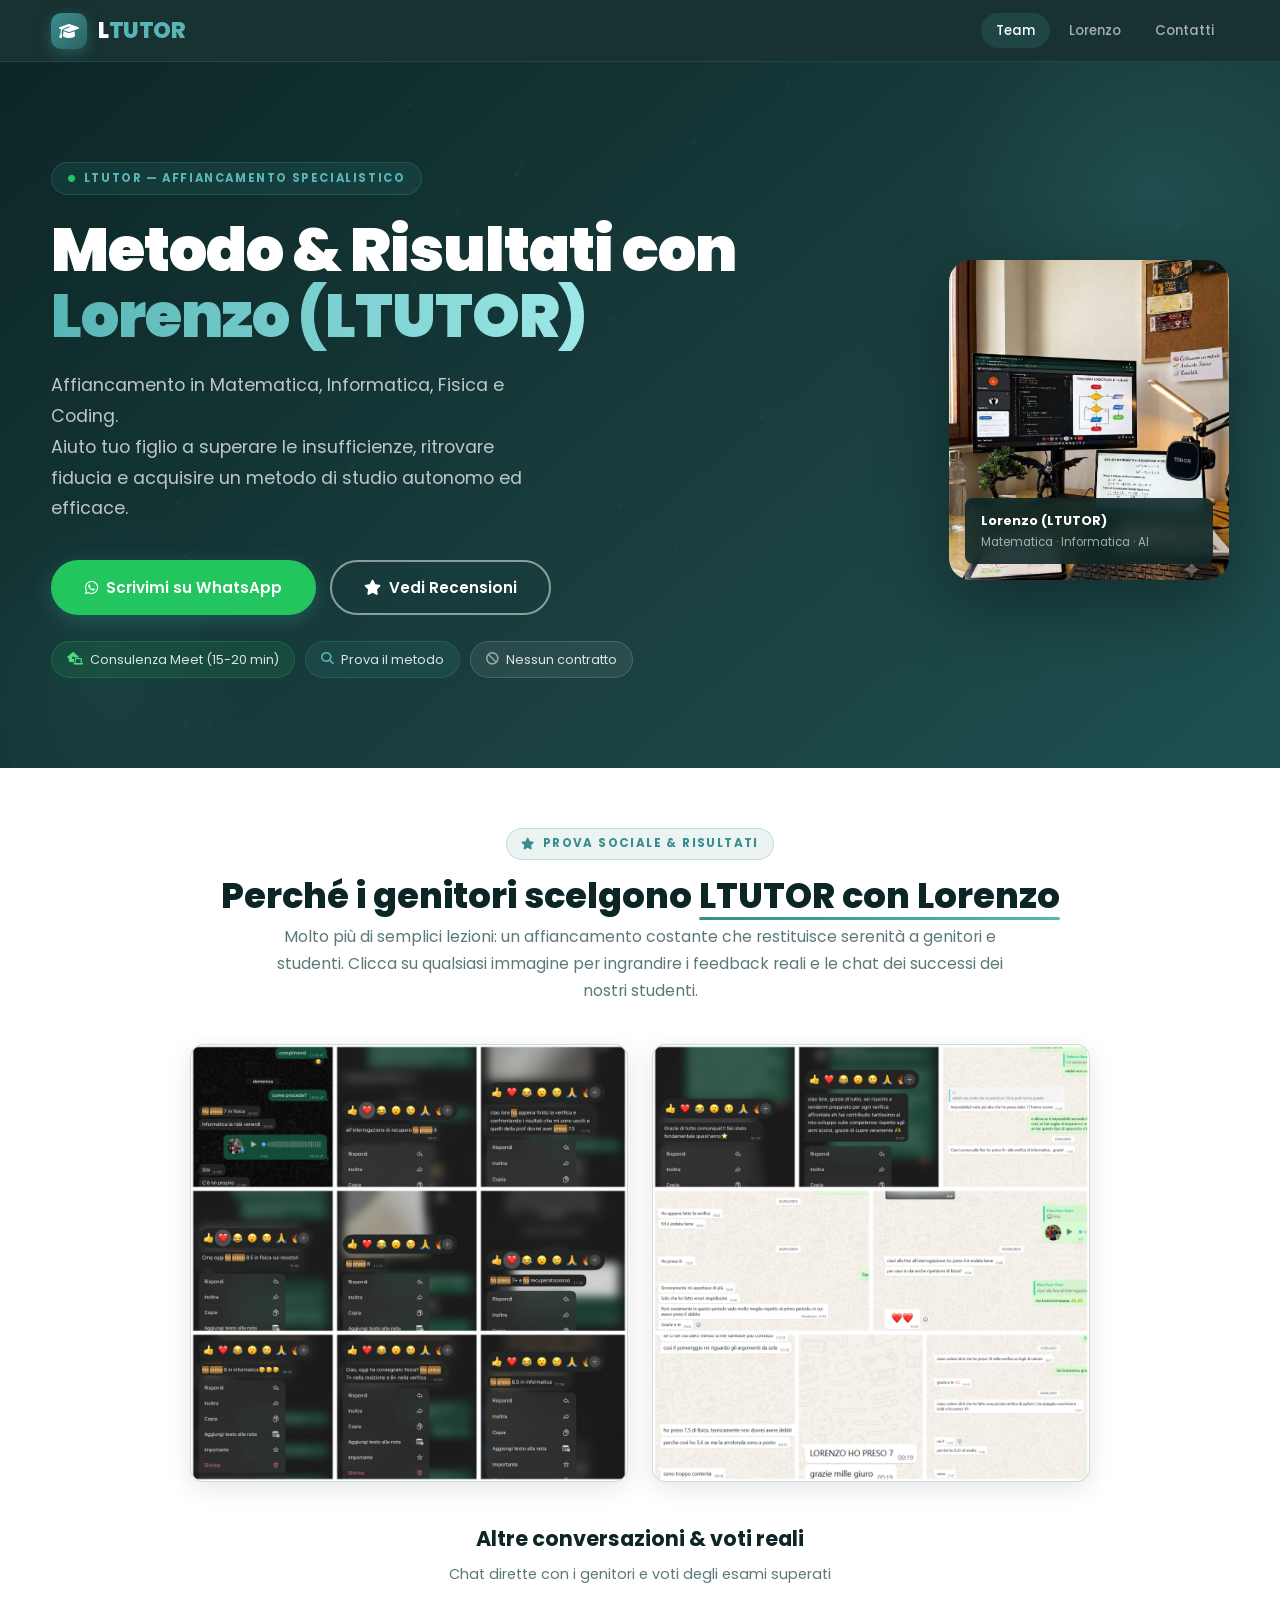
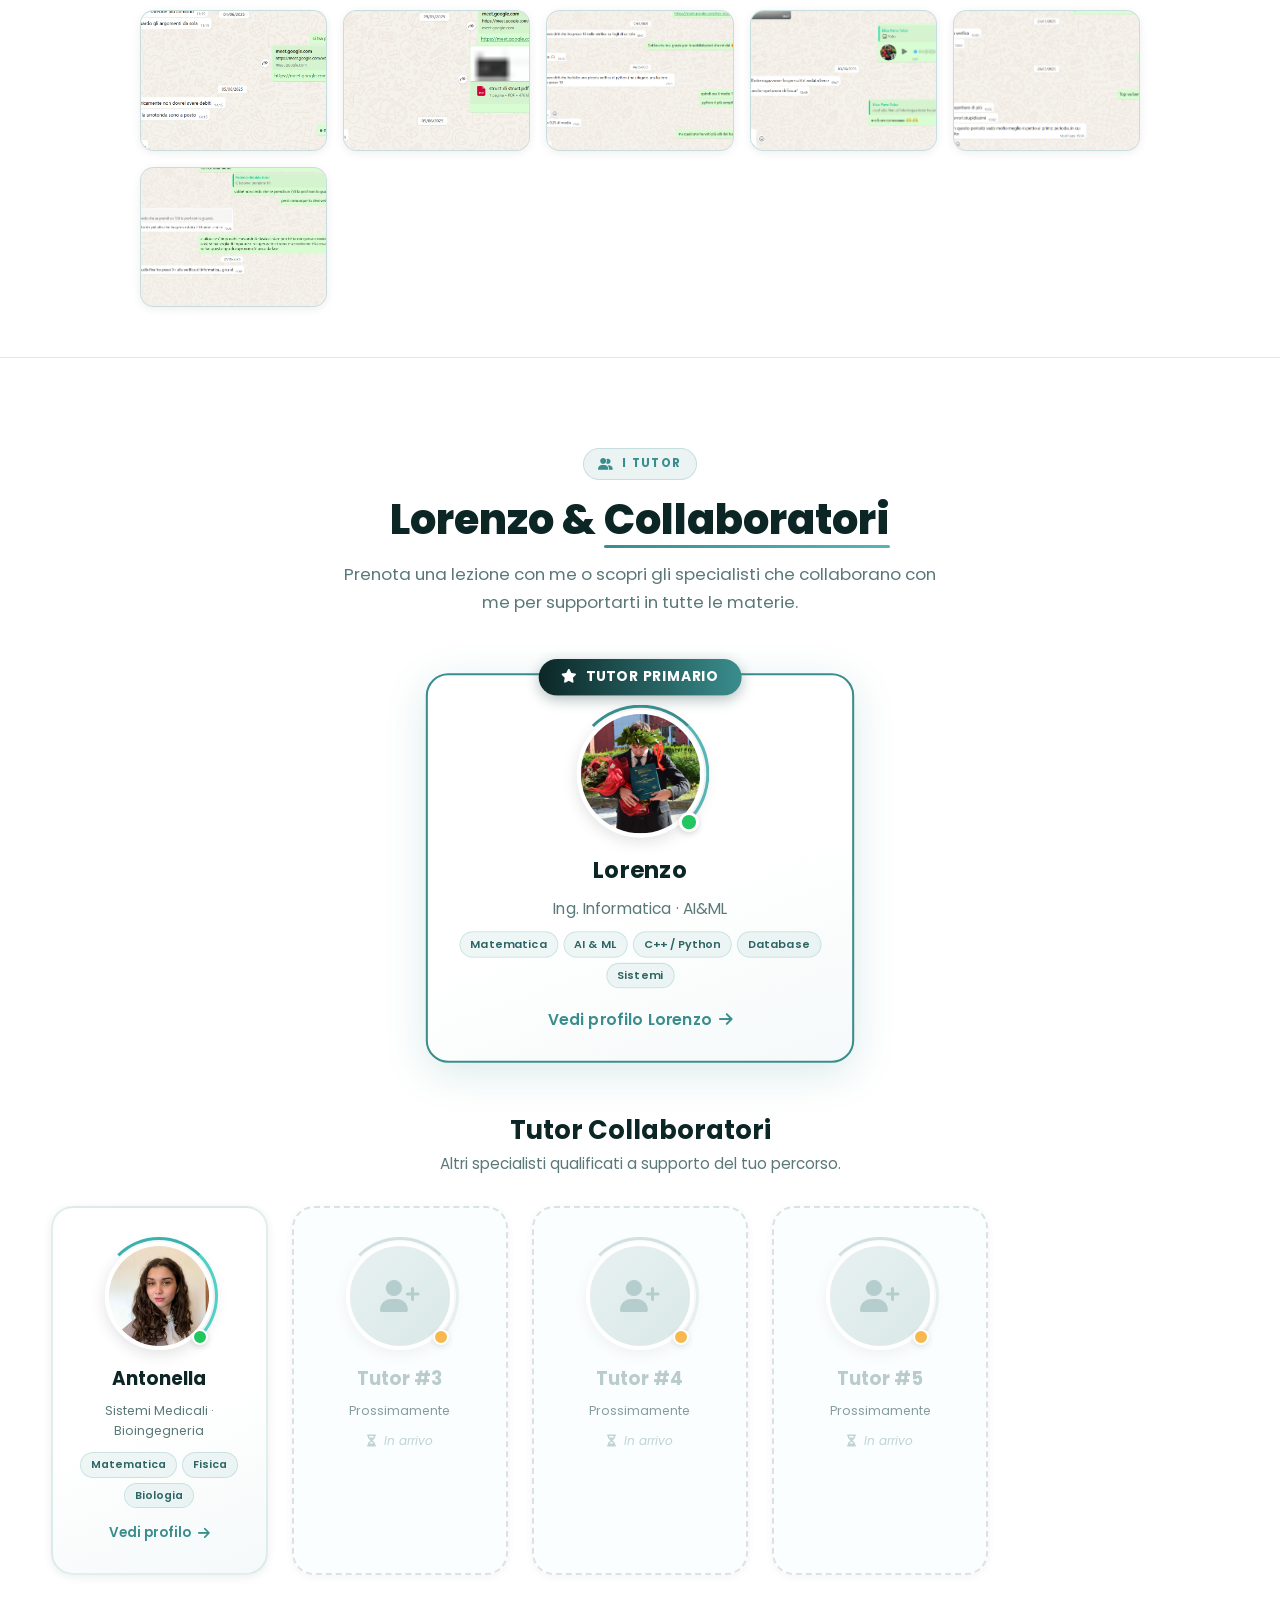
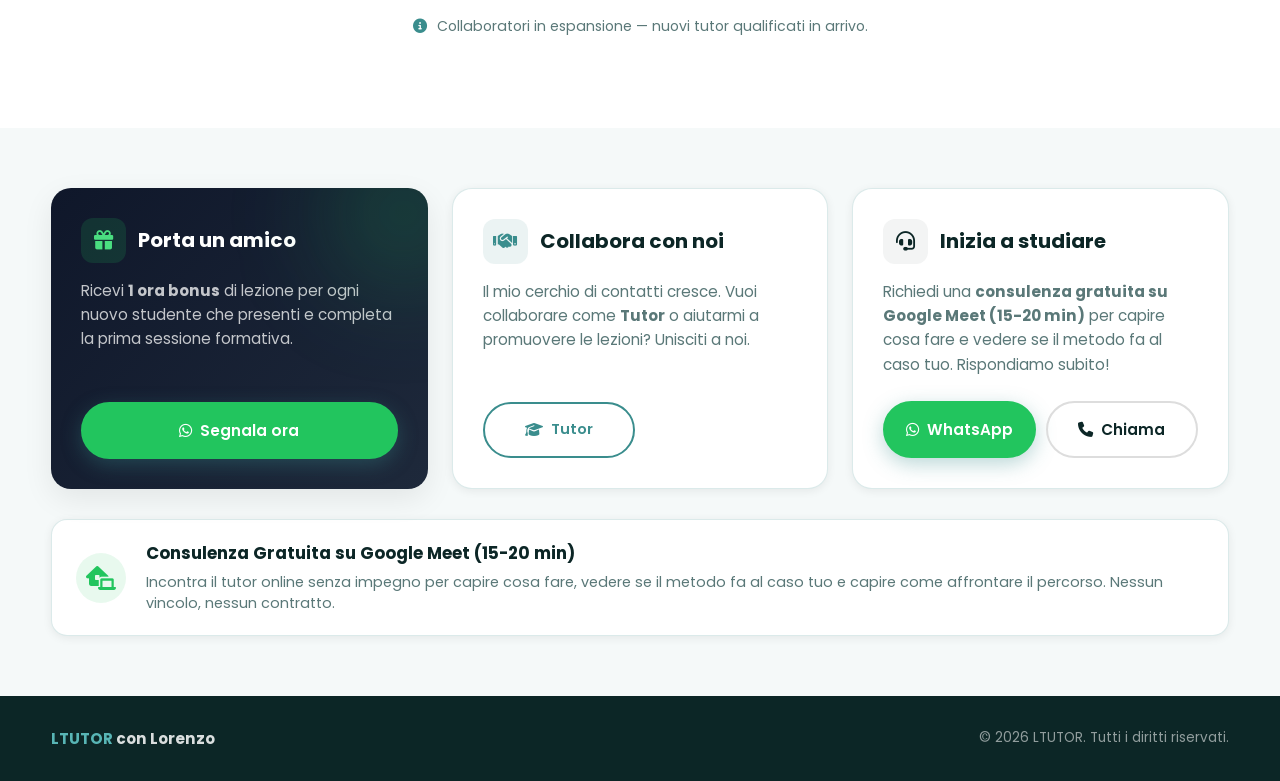
==== commit 9857f3e2: "Merge description into title tags for better sharing visibility" ====
--- a/index.html
+++ b/index.html
@@ -3,18 +3,18 @@
 <head>
     <meta charset="UTF-8">
     <meta name="viewport" content="width=device-width, initial-scale=1.0">
-    <title>💻👨‍🏫 Prendi insufficienze anche se studi per ore? Non è colpa tua.</title>
+    <title>💻👨‍🏫 Prendi insufficienze anche se studi per ore? Non è colpa tua. È il metodo che è sbagliato. Clicca per scoprire l'unico approccio logico che ti sblocca per sempre, scrivimi subito per migliorare in poco tempo.</title>
     <meta name="description" content="È il metodo che è sbagliato. Clicca per scoprire l'unico approccio logico che ti sblocca per sempre, scrivimi subito per migliorare in poco tempo.">
     <!-- Open Graph -->
     <meta property="og:type"        content="website">
     <meta property="og:url"         content="https://ltutor.netlify.app/">
-    <meta property="og:title"       content="💻👨‍🏫 Prendi insufficienze anche se studi per ore? Non è colpa tua.">
+    <meta property="og:title"       content="💻👨‍🏫 Prendi insufficienze anche se studi per ore? Non è colpa tua. È il metodo che è sbagliato. Clicca per scoprire l'unico approccio logico che ti sblocca per sempre, scrivimi subito per migliorare in poco tempo.">
     <meta property="og:description" content="È il metodo che è sbagliato. Clicca per scoprire l'unico approccio logico che ti sblocca per sempre, scrivimi subito per migliorare in poco tempo.">
     <meta property="og:image"       content="https://ltutor.netlify.app/images/postazione.jpg?v=2">
     <!-- Twitter -->
     <meta name="twitter:card"        content="summary_large_image">
     <meta name="twitter:url"         content="https://ltutor.netlify.app/">
-    <meta name="twitter:title"       content="💻👨‍🏫 Prendi insufficienze anche se studi per ore? Non è colpa tua.">
+    <meta name="twitter:title"       content="💻👨‍🏫 Prendi insufficienze anche se studi per ore? Non è colpa tua. È il metodo che è sbagliato. Clicca per scoprire l'unico approccio logico che ti sblocca per sempre, scrivimi subito per migliorare in poco tempo.">
     <meta name="twitter:description" content="È il metodo che è sbagliato. Clicca per scoprire l'unico approccio logico che ti sblocca per sempre, scrivimi subito per migliorare in poco tempo.">
     <meta name="twitter:image"       content="https://ltutor.netlify.app/images/postazione.jpg?v=2">
     <!-- Keywords -->
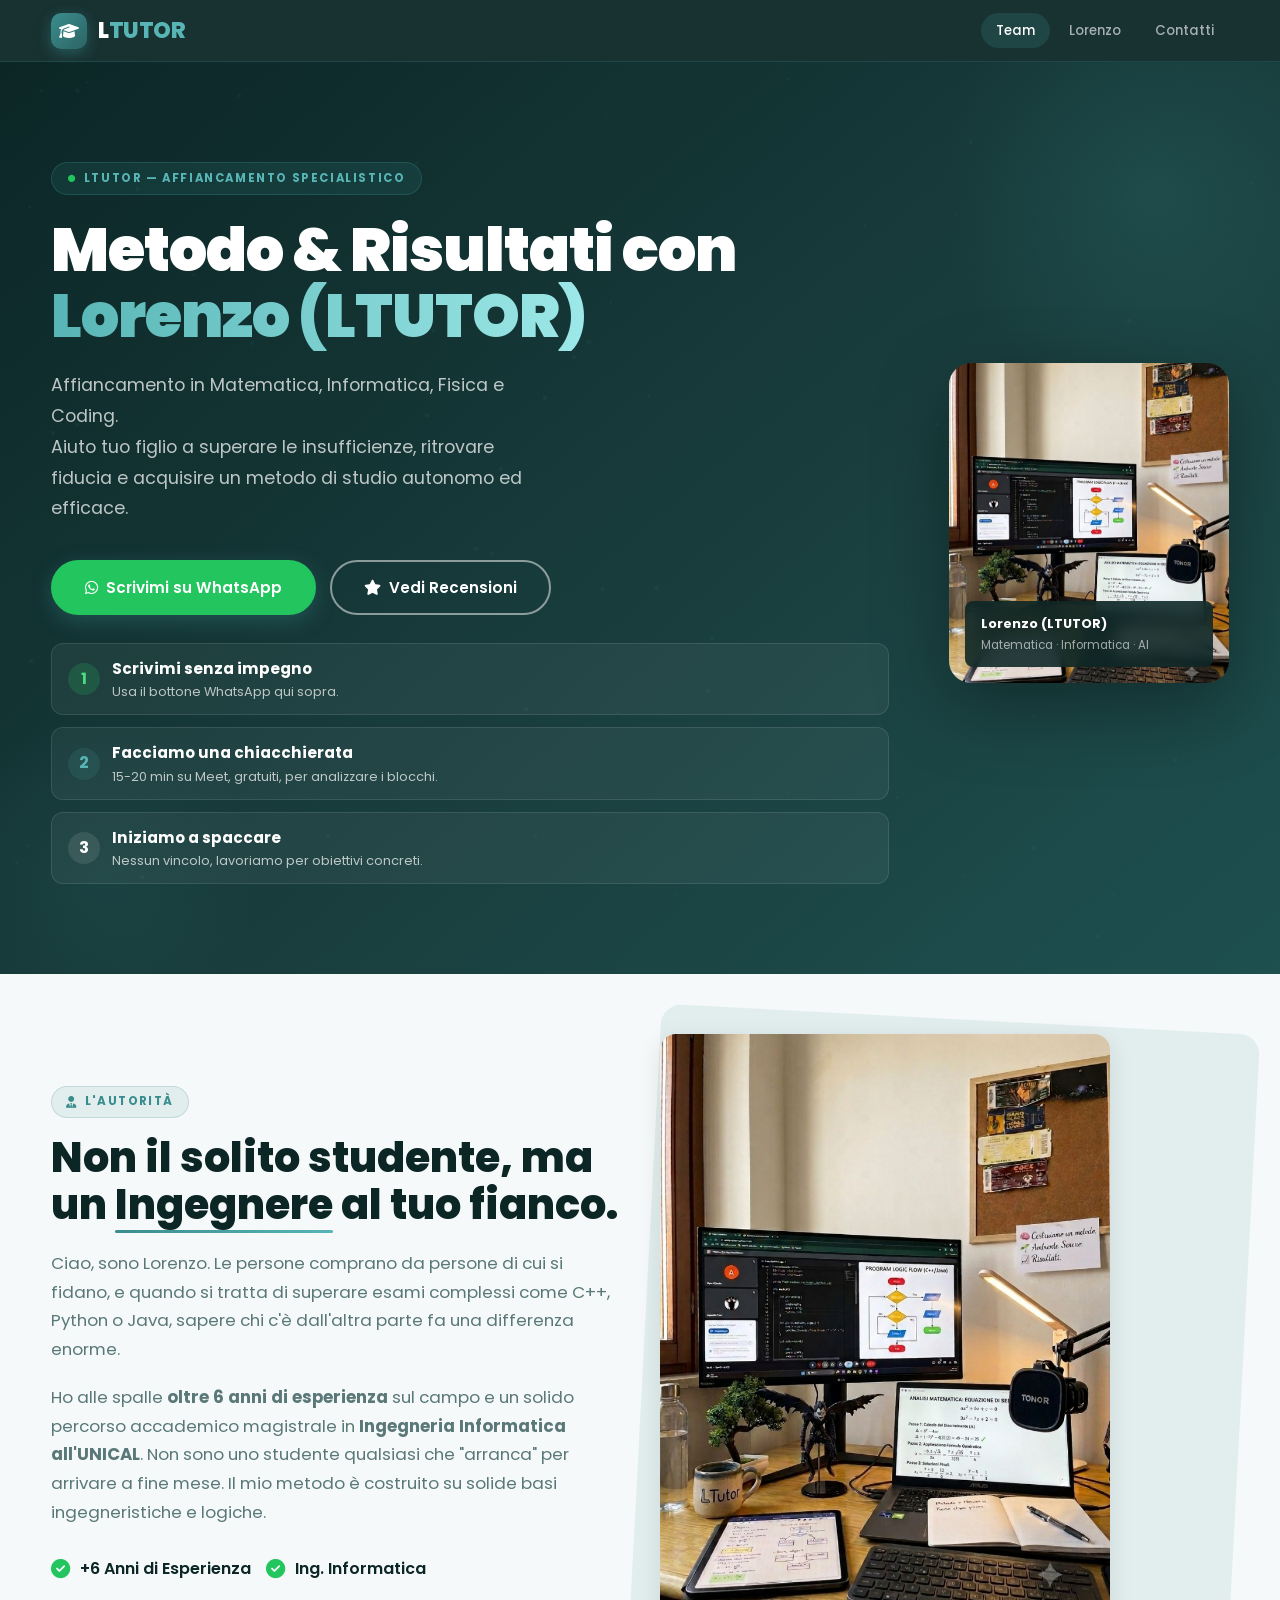
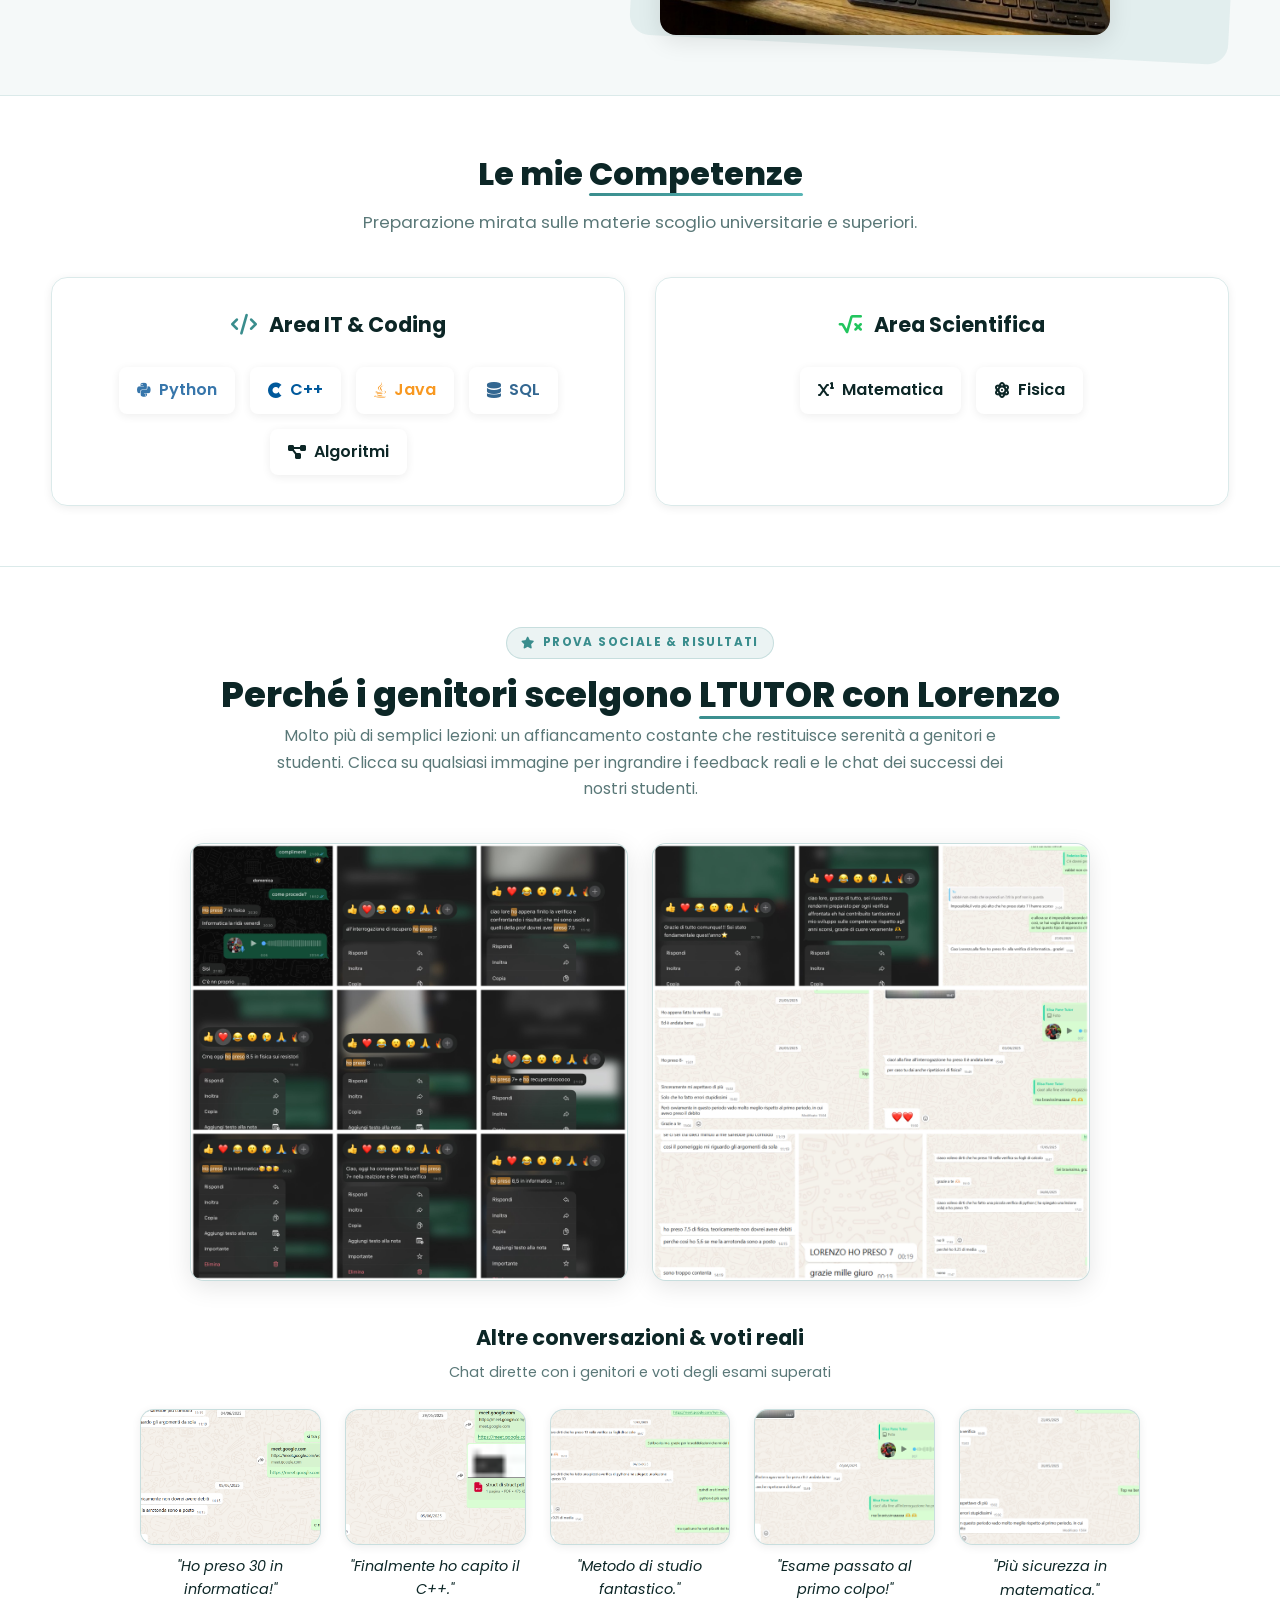
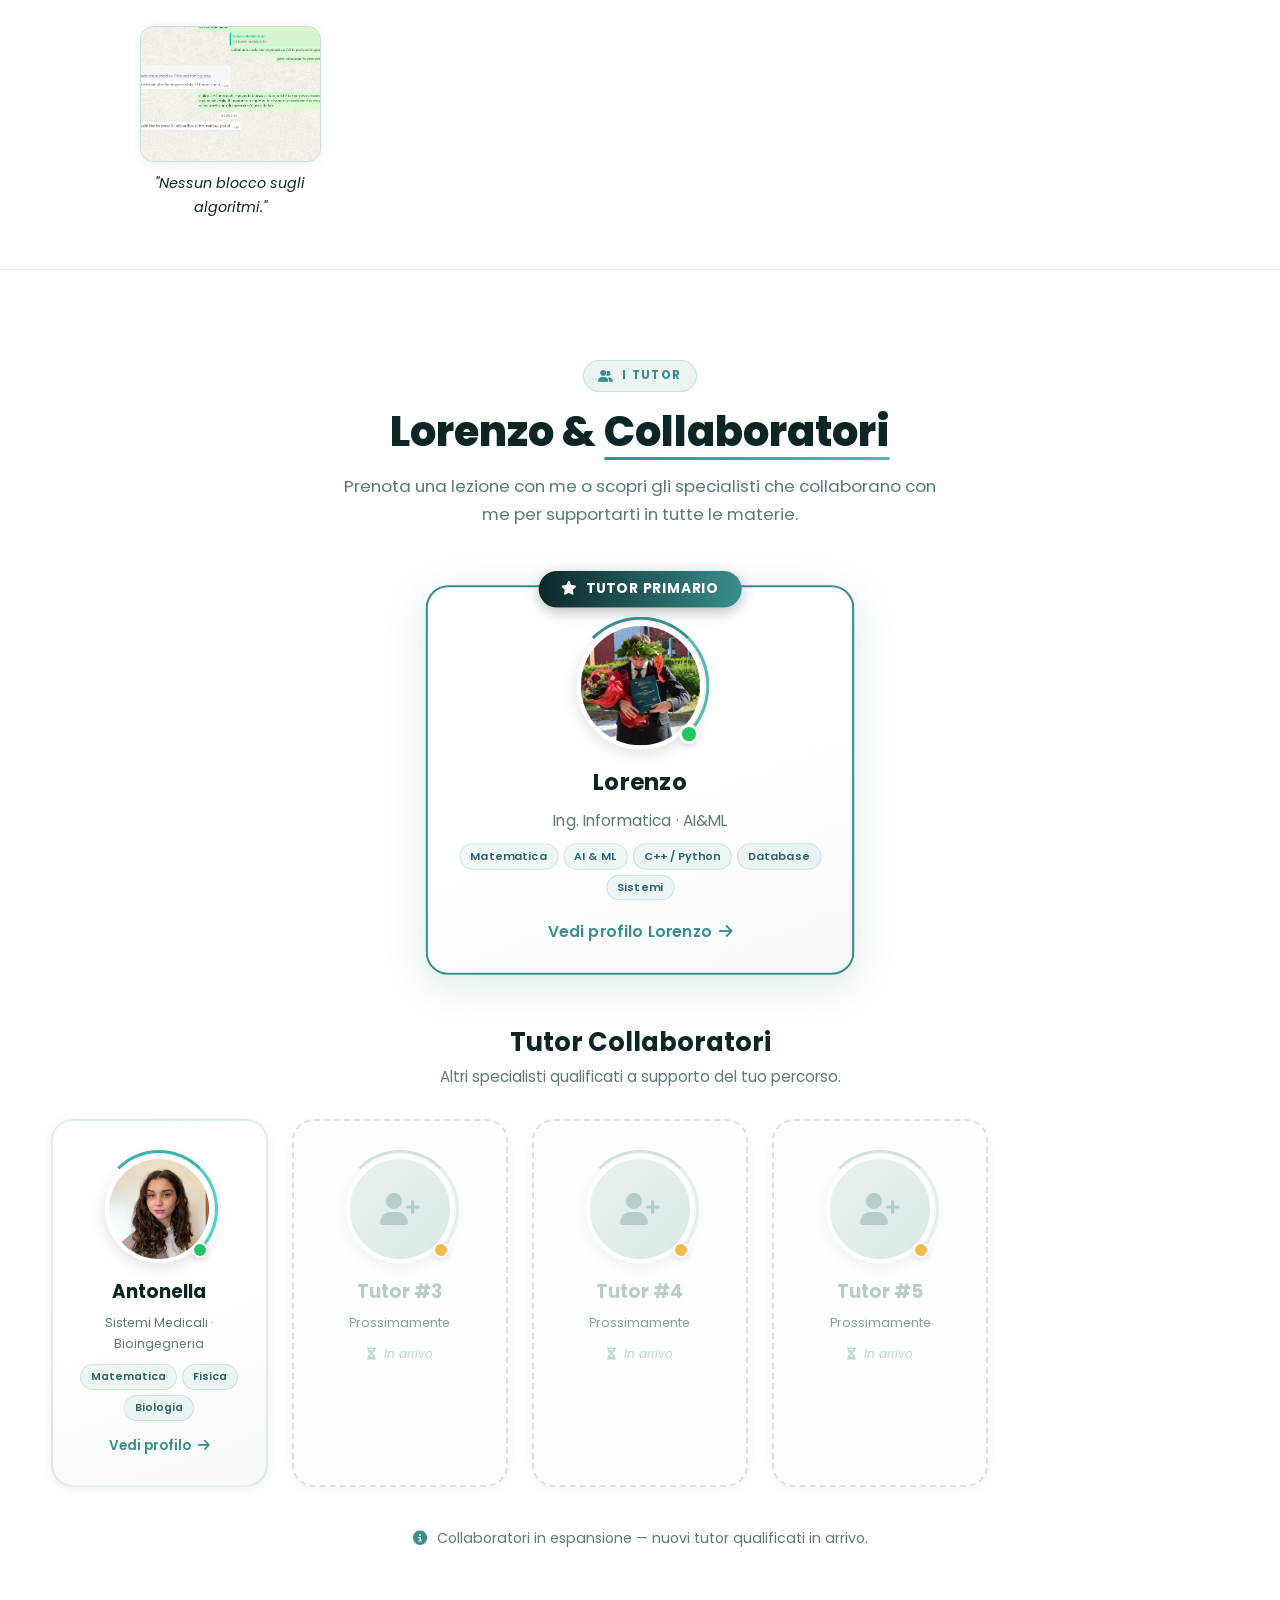
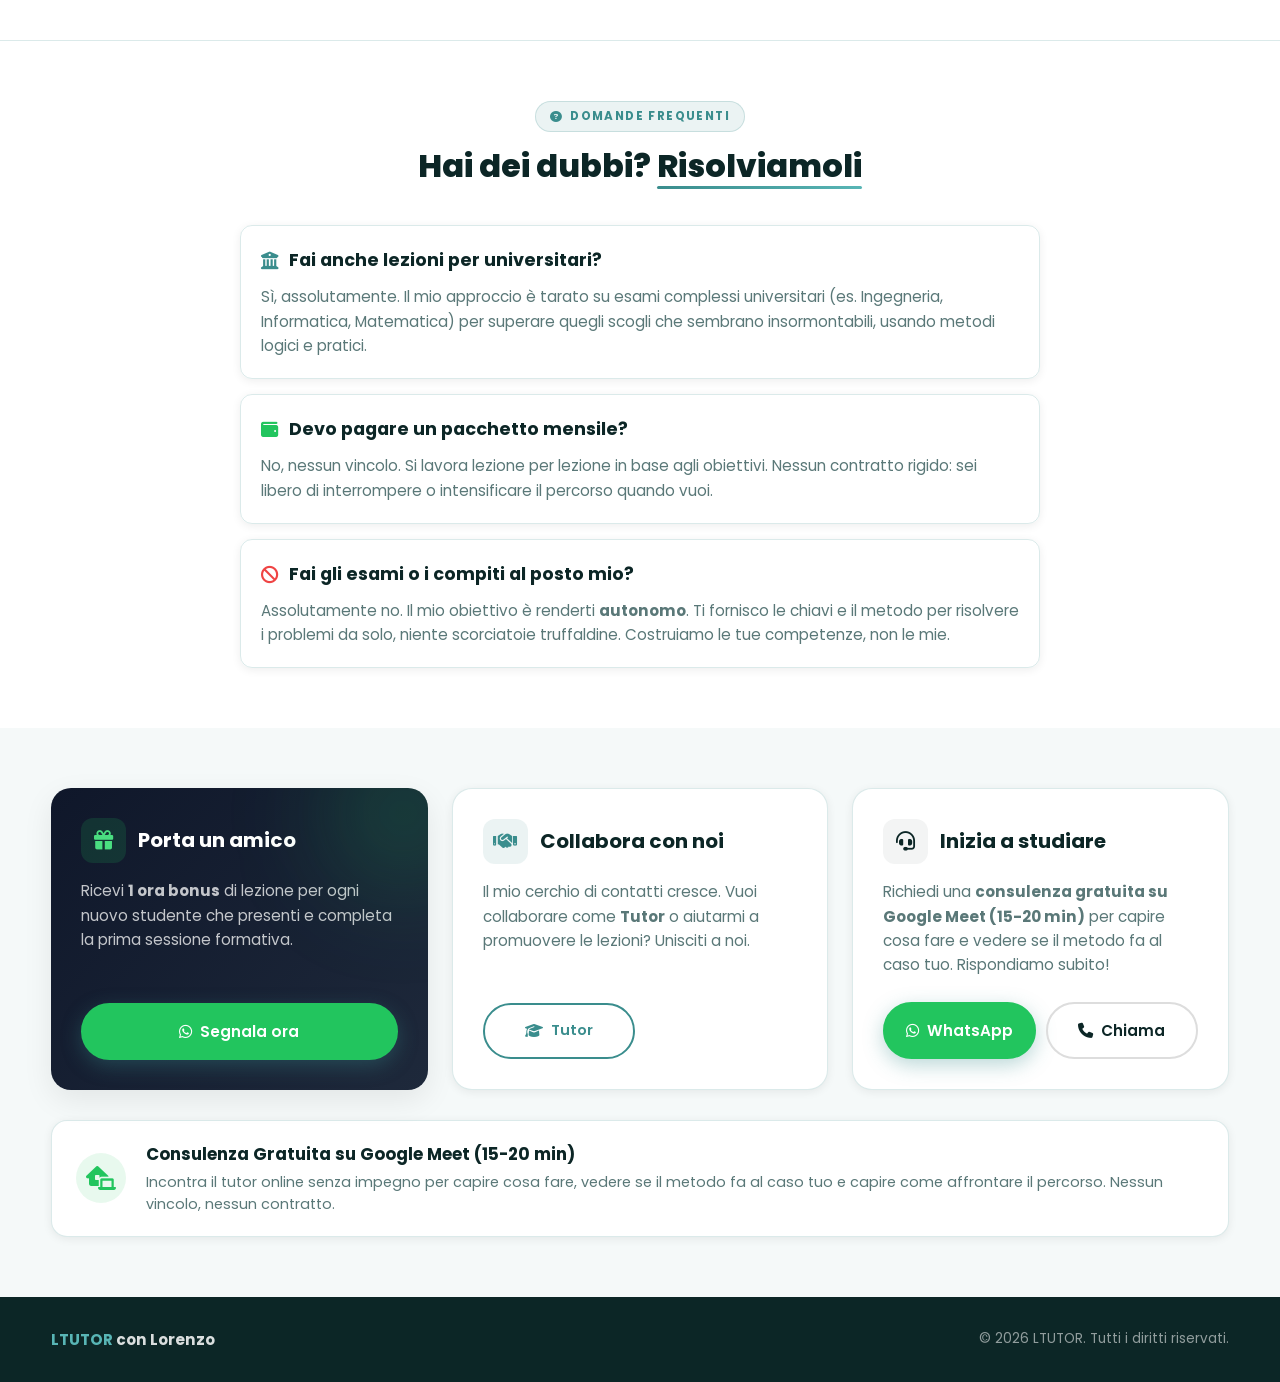
==== commit e7b40285: "feat: ottimizzazione landing page (Come Funziona, Chi Sono, Materie, FAQ, Recensioni)" ====
--- a/index.html
+++ b/index.html
@@ -95,19 +95,28 @@
                             <i class="fas fa-star"></i> Vedi Recensioni
                         </a>
                     </div>
-                    <!-- TRUST PILLS -->
-                    <div style="display:flex; flex-wrap:wrap; gap:10px; margin-top:26px;">
-                        <div style="display:flex; align-items:center; gap:7px; background:rgba(34,197,94,0.12); border:1px solid rgba(34,197,94,0.25); border-radius:50px; padding:7px 15px; font-size:0.8rem; color:rgba(255,255,255,0.85);">
-                            <i class="fas fa-laptop-house" style="color:#4ade80;"></i>
-                            Consulenza Meet (15-20 min)
-                        </div>
-                        <div style="display:flex; align-items:center; gap:7px; background:rgba(58,141,141,0.15); border:1px solid rgba(58,141,141,0.3); border-radius:50px; padding:7px 15px; font-size:0.8rem; color:rgba(255,255,255,0.85);">
-                            <i class="fas fa-search" style="color:var(--c-accent-lt);"></i>
-                            Prova il metodo
-                        </div>
-                        <div style="display:flex; align-items:center; gap:7px; background:rgba(255,255,255,0.07); border:1px solid rgba(255,255,255,0.15); border-radius:50px; padding:7px 15px; font-size:0.8rem; color:rgba(255,255,255,0.85);">
-                            <i class="fas fa-ban" style="color:rgba(255,255,255,0.5);"></i>
-                            Nessun contratto
+                    <!-- COME FUNZIONA (3 STEPS) -->
+                    <div style="margin-top:28px; display:flex; flex-direction:column; gap:12px;">
+                        <div style="display:flex; align-items:center; gap:12px; background:rgba(255,255,255,0.05); border:1px solid rgba(255,255,255,0.1); border-radius:12px; padding:12px 16px;">
+                            <div style="width:32px; height:32px; border-radius:50%; background:rgba(34,197,94,0.2); color:#4ade80; display:flex; align-items:center; justify-content:center; font-weight:700; flex-shrink:0;">1</div>
+                            <div>
+                                <h4 style="margin:0; font-size:0.95rem; color:white;">Scrivimi senza impegno</h4>
+                                <p style="margin:0; font-size:0.8rem; color:rgba(255,255,255,0.7);">Usa il bottone WhatsApp qui sopra.</p>
+                            </div>
+                        </div>
+                        <div style="display:flex; align-items:center; gap:12px; background:rgba(255,255,255,0.05); border:1px solid rgba(255,255,255,0.1); border-radius:12px; padding:12px 16px;">
+                            <div style="width:32px; height:32px; border-radius:50%; background:rgba(58,141,141,0.2); color:var(--c-accent-lt); display:flex; align-items:center; justify-content:center; font-weight:700; flex-shrink:0;">2</div>
+                            <div>
+                                <h4 style="margin:0; font-size:0.95rem; color:white;">Facciamo una chiacchierata</h4>
+                                <p style="margin:0; font-size:0.8rem; color:rgba(255,255,255,0.7);">15-20 min su Meet, gratuiti, per analizzare i blocchi.</p>
+                            </div>
+                        </div>
+                        <div style="display:flex; align-items:center; gap:12px; background:rgba(255,255,255,0.05); border:1px solid rgba(255,255,255,0.1); border-radius:12px; padding:12px 16px;">
+                            <div style="width:32px; height:32px; border-radius:50%; background:rgba(255,255,255,0.1); color:white; display:flex; align-items:center; justify-content:center; font-weight:700; flex-shrink:0;">3</div>
+                            <div>
+                                <h4 style="margin:0; font-size:0.95rem; color:white;">Iniziamo a spaccare</h4>
+                                <p style="margin:0; font-size:0.8rem; color:rgba(255,255,255,0.7);">Nessun vincolo, lavoriamo per obiettivi concreti.</p>
+                            </div>
                         </div>
                     </div>
                 </div>
@@ -118,6 +127,74 @@
                             <strong>Lorenzo (LTUTOR)</strong>
                             <small>Matematica · Informatica · AI</small>
                         </div>
+                    </div>
+                </div>
+            </div>
+        </div>
+    </section>
+    </section>
+
+    <!-- CHI SONO -->
+    <section class="section" id="chi-sono" style="padding: 60px 0; background: var(--c-light);">
+        <div class="container">
+            <div style="display: flex; flex-wrap: wrap; align-items: center; gap: 40px;">
+                <div style="flex: 1; min-width: 300px;">
+                    <div class="section-tag"><i class="fas fa-user-tie"></i> L'Autorità</div>
+                    <h2 class="section-title" style="margin-bottom: 20px;">Non il solito studente, ma un <span class="underline-accent">Ingegnere</span> al tuo fianco.</h2>
+                    <p style="color: var(--c-text-muted); font-size: 1.05rem; line-height: 1.7; margin-bottom: 20px;">
+                        Ciao, sono Lorenzo. Le persone comprano da persone di cui si fidano, e quando si tratta di superare esami complessi come C++, Python o Java, sapere chi c'è dall'altra parte fa una differenza enorme.
+                    </p>
+                    <p style="color: var(--c-text-muted); font-size: 1.05rem; line-height: 1.7; margin-bottom: 20px;">
+                        Ho alle spalle <strong>oltre 6 anni di esperienza</strong> sul campo e un solido percorso accademico magistrale in <strong>Ingegneria Informatica all'UNICAL</strong>. Non sono uno studente qualsiasi che "arranca" per arrivare a fine mese. Il mio metodo è costruito su solide basi ingegneristiche e logiche.
+                    </p>
+                    <div style="display: flex; gap: 15px; margin-top: 30px;">
+                        <div style="display: flex; align-items: center; gap: 10px;">
+                            <i class="fas fa-check-circle" style="color: #22c55e; font-size: 1.2rem;"></i>
+                            <span style="font-weight: 600; color: var(--c-dark);">+6 Anni di Esperienza</span>
+                        </div>
+                        <div style="display: flex; align-items: center; gap: 10px;">
+                            <i class="fas fa-check-circle" style="color: #22c55e; font-size: 1.2rem;"></i>
+                            <span style="font-weight: 600; color: var(--c-dark);">Ing. Informatica</span>
+                        </div>
+                    </div>
+                </div>
+                <div style="flex: 1; min-width: 300px; text-align: center; position: relative;">
+                    <div style="position: absolute; inset: -15px; background: rgba(58,141,141,0.1); border-radius: 20px; z-index: 0; transform: rotate(3deg);"></div>
+                    <img src="images/postazione.jpg?v=2" alt="Lorenzo alla postazione" style="width: 100%; max-width: 450px; border-radius: 16px; position: relative; z-index: 1; box-shadow: var(--shadow-md);">
+                </div>
+            </div>
+        </div>
+    </section>
+
+    <!-- MATERIE E TECNOLOGIE -->
+    <section class="section" id="materie" style="padding: 60px 0; background: var(--c-white); border-top: 1px solid var(--c-border); border-bottom: 1px solid var(--c-border);">
+        <div class="container">
+            <div class="section-header" style="margin-bottom: 40px;">
+                <h2 class="section-title" style="font-size: 2rem;">Le mie <span class="underline-accent">Competenze</span></h2>
+                <p class="section-subtitle mt-16">
+                    Preparazione mirata sulle materie scoglio universitarie e superiori.
+                </p>
+            </div>
+            
+            <div style="display: grid; grid-template-columns: repeat(auto-fit, minmax(280px, 1fr)); gap: 30px;">
+                <!-- Area IT / Coding -->
+                <div style="background: var(--c-light); border-radius: 16px; padding: 30px; text-align: center; border: 1px solid var(--c-border); box-shadow: var(--shadow-sm);">
+                    <h3 style="font-size: 1.3rem; margin-bottom: 25px; color: var(--c-dark);"><i class="fas fa-code" style="color: var(--c-accent); margin-right: 8px;"></i> Area IT & Coding</h3>
+                    <div style="display: flex; flex-wrap: wrap; gap: 15px; justify-content: center;">
+                        <span style="background: white; padding: 10px 18px; border-radius: 8px; font-weight: 600; color: #3776AB; box-shadow: var(--shadow-sm); display: flex; align-items: center; gap: 8px;"><i class="fab fa-python"></i> Python</span>
+                        <span style="background: white; padding: 10px 18px; border-radius: 8px; font-weight: 600; color: #00599C; box-shadow: var(--shadow-sm); display: flex; align-items: center; gap: 8px;"><i class="fab fa-cuttlefish"></i> C++</span>
+                        <span style="background: white; padding: 10px 18px; border-radius: 8px; font-weight: 600; color: #f89820; box-shadow: var(--shadow-sm); display: flex; align-items: center; gap: 8px;"><i class="fab fa-java"></i> Java</span>
+                        <span style="background: white; padding: 10px 18px; border-radius: 8px; font-weight: 600; color: #336791; box-shadow: var(--shadow-sm); display: flex; align-items: center; gap: 8px;"><i class="fas fa-database"></i> SQL</span>
+                        <span style="background: white; padding: 10px 18px; border-radius: 8px; font-weight: 600; color: var(--c-dark); box-shadow: var(--shadow-sm); display: flex; align-items: center; gap: 8px;"><i class="fas fa-project-diagram"></i> Algoritmi</span>
+                    </div>
+                </div>
+
+                <!-- Area Scientifica -->
+                <div style="background: var(--c-light); border-radius: 16px; padding: 30px; text-align: center; border: 1px solid var(--c-border); box-shadow: var(--shadow-sm);">
+                    <h3 style="font-size: 1.3rem; margin-bottom: 25px; color: var(--c-dark);"><i class="fas fa-square-root-alt" style="color: #22c55e; margin-right: 8px;"></i> Area Scientifica</h3>
+                    <div style="display: flex; flex-wrap: wrap; gap: 15px; justify-content: center;">
+                        <span style="background: white; padding: 10px 18px; border-radius: 8px; font-weight: 600; color: var(--c-dark); box-shadow: var(--shadow-sm); display: flex; align-items: center; gap: 8px;"><i class="fas fa-superscript"></i> Matematica</span>
+                        <span style="background: white; padding: 10px 18px; border-radius: 8px; font-weight: 600; color: var(--c-dark); box-shadow: var(--shadow-sm); display: flex; align-items: center; gap: 8px;"><i class="fas fa-atom"></i> Fisica</span>
                     </div>
                 </div>
             </div>
@@ -154,30 +231,48 @@
                 <p style="color: var(--c-text-muted); font-size: 0.9rem;">Chat dirette con i genitori e voti degli esami superati</p>
             </div>
 
-            <div class="gallery-grid" style="display: grid; grid-template-columns: repeat(auto-fill, minmax(180px, 1fr)); gap: 16px; max-width: 1000px; margin: 0 auto;">
-                <div class="gallery-item" style="border-radius: var(--radius-md); overflow: hidden; box-shadow: var(--shadow-sm); border: 1px solid var(--c-border); transition: var(--ease); aspect-ratio: 4/3;">
-                    <img src="images/referenze/referenza-1.png" alt="Testimonianza 1" loading="lazy" style="width: 100%; height: 100%; object-fit: cover;">
-                    <div class="gallery-overlay"><p><i class="fas fa-search-plus"></i> Ingrandisci</p></div>
-                </div>
-                <div class="gallery-item" style="border-radius: var(--radius-md); overflow: hidden; box-shadow: var(--shadow-sm); border: 1px solid var(--c-border); transition: var(--ease); aspect-ratio: 4/3;">
-                    <img src="images/referenze/referenza-2.png" alt="Testimonianza 2" loading="lazy" style="width: 100%; height: 100%; object-fit: cover;">
-                    <div class="gallery-overlay"><p><i class="fas fa-search-plus"></i> Ingrandisci</p></div>
-                </div>
-                <div class="gallery-item" style="border-radius: var(--radius-md); overflow: hidden; box-shadow: var(--shadow-sm); border: 1px solid var(--c-border); transition: var(--ease); aspect-ratio: 4/3;">
-                    <img src="images/referenze/referenza-3.png" alt="Testimonianza 3" loading="lazy" style="width: 100%; height: 100%; object-fit: cover;">
-                    <div class="gallery-overlay"><p><i class="fas fa-search-plus"></i> Ingrandisci</p></div>
-                </div>
-                <div class="gallery-item" style="border-radius: var(--radius-md); overflow: hidden; box-shadow: var(--shadow-sm); border: 1px solid var(--c-border); transition: var(--ease); aspect-ratio: 4/3;">
-                    <img src="images/referenze/referenza-4.png" alt="Testimonianza 4" loading="lazy" style="width: 100%; height: 100%; object-fit: cover;">
-                    <div class="gallery-overlay"><p><i class="fas fa-search-plus"></i> Ingrandisci</p></div>
-                </div>
-                <div class="gallery-item" style="border-radius: var(--radius-md); overflow: hidden; box-shadow: var(--shadow-sm); border: 1px solid var(--c-border); transition: var(--ease); aspect-ratio: 4/3;">
-                    <img src="images/referenze/referenza-5.png" alt="Testimonianza 5" loading="lazy" style="width: 100%; height: 100%; object-fit: cover;">
-                    <div class="gallery-overlay"><p><i class="fas fa-search-plus"></i> Ingrandisci</p></div>
-                </div>
-                <div class="gallery-item" style="border-radius: var(--radius-md); overflow: hidden; box-shadow: var(--shadow-sm); border: 1px solid var(--c-border); transition: var(--ease); aspect-ratio: 4/3;">
-                    <img src="images/referenze/referenza-6.png" alt="Testimonianza 6" loading="lazy" style="width: 100%; height: 100%; object-fit: cover;">
-                    <div class="gallery-overlay"><p><i class="fas fa-search-plus"></i> Ingrandisci</p></div>
+            <div class="gallery-grid" style="display: grid; grid-template-columns: repeat(auto-fill, minmax(180px, 1fr)); gap: 24px; max-width: 1000px; margin: 0 auto;">
+                <div style="display: flex; flex-direction: column; gap: 10px;">
+                    <div class="gallery-item" style="border-radius: var(--radius-md); overflow: hidden; box-shadow: var(--shadow-sm); border: 1px solid var(--c-border); transition: var(--ease); aspect-ratio: 4/3;">
+                        <img src="images/referenze/referenza-1.png" alt="Testimonianza 1" loading="lazy" style="width: 100%; height: 100%; object-fit: cover;">
+                        <div class="gallery-overlay"><p><i class="fas fa-search-plus"></i> Ingrandisci</p></div>
+                    </div>
+                    <p style="font-size: 0.9rem; font-style: italic; color: var(--c-dark); text-align: center; margin: 0; padding: 0 5px;">"Ho preso 30 in informatica!"</p>
+                </div>
+                <div style="display: flex; flex-direction: column; gap: 10px;">
+                    <div class="gallery-item" style="border-radius: var(--radius-md); overflow: hidden; box-shadow: var(--shadow-sm); border: 1px solid var(--c-border); transition: var(--ease); aspect-ratio: 4/3;">
+                        <img src="images/referenze/referenza-2.png" alt="Testimonianza 2" loading="lazy" style="width: 100%; height: 100%; object-fit: cover;">
+                        <div class="gallery-overlay"><p><i class="fas fa-search-plus"></i> Ingrandisci</p></div>
+                    </div>
+                    <p style="font-size: 0.9rem; font-style: italic; color: var(--c-dark); text-align: center; margin: 0; padding: 0 5px;">"Finalmente ho capito il C++."</p>
+                </div>
+                <div style="display: flex; flex-direction: column; gap: 10px;">
+                    <div class="gallery-item" style="border-radius: var(--radius-md); overflow: hidden; box-shadow: var(--shadow-sm); border: 1px solid var(--c-border); transition: var(--ease); aspect-ratio: 4/3;">
+                        <img src="images/referenze/referenza-3.png" alt="Testimonianza 3" loading="lazy" style="width: 100%; height: 100%; object-fit: cover;">
+                        <div class="gallery-overlay"><p><i class="fas fa-search-plus"></i> Ingrandisci</p></div>
+                    </div>
+                    <p style="font-size: 0.9rem; font-style: italic; color: var(--c-dark); text-align: center; margin: 0; padding: 0 5px;">"Metodo di studio fantastico."</p>
+                </div>
+                <div style="display: flex; flex-direction: column; gap: 10px;">
+                    <div class="gallery-item" style="border-radius: var(--radius-md); overflow: hidden; box-shadow: var(--shadow-sm); border: 1px solid var(--c-border); transition: var(--ease); aspect-ratio: 4/3;">
+                        <img src="images/referenze/referenza-4.png" alt="Testimonianza 4" loading="lazy" style="width: 100%; height: 100%; object-fit: cover;">
+                        <div class="gallery-overlay"><p><i class="fas fa-search-plus"></i> Ingrandisci</p></div>
+                    </div>
+                    <p style="font-size: 0.9rem; font-style: italic; color: var(--c-dark); text-align: center; margin: 0; padding: 0 5px;">"Esame passato al primo colpo!"</p>
+                </div>
+                <div style="display: flex; flex-direction: column; gap: 10px;">
+                    <div class="gallery-item" style="border-radius: var(--radius-md); overflow: hidden; box-shadow: var(--shadow-sm); border: 1px solid var(--c-border); transition: var(--ease); aspect-ratio: 4/3;">
+                        <img src="images/referenze/referenza-5.png" alt="Testimonianza 5" loading="lazy" style="width: 100%; height: 100%; object-fit: cover;">
+                        <div class="gallery-overlay"><p><i class="fas fa-search-plus"></i> Ingrandisci</p></div>
+                    </div>
+                    <p style="font-size: 0.9rem; font-style: italic; color: var(--c-dark); text-align: center; margin: 0; padding: 0 5px;">"Più sicurezza in matematica."</p>
+                </div>
+                <div style="display: flex; flex-direction: column; gap: 10px;">
+                    <div class="gallery-item" style="border-radius: var(--radius-md); overflow: hidden; box-shadow: var(--shadow-sm); border: 1px solid var(--c-border); transition: var(--ease); aspect-ratio: 4/3;">
+                        <img src="images/referenze/referenza-6.png" alt="Testimonianza 6" loading="lazy" style="width: 100%; height: 100%; object-fit: cover;">
+                        <div class="gallery-overlay"><p><i class="fas fa-search-plus"></i> Ingrandisci</p></div>
+                    </div>
+                    <p style="font-size: 0.9rem; font-style: italic; color: var(--c-dark); text-align: center; margin: 0; padding: 0 5px;">"Nessun blocco sugli algoritmi."</p>
                 </div>
             </div>
         </div>
@@ -294,7 +389,43 @@
             </p>
         </div>
     </section>
- 
+    <!-- FAQ -->
+    <section class="section" id="faq" style="padding: 60px 0; background: var(--c-white); border-top: 1px solid var(--c-border);">
+        <div class="container" style="max-width: 800px;">
+            <div class="section-header" style="margin-bottom: 40px; text-align: center;">
+                <div class="section-tag"><i class="fas fa-question-circle"></i> Domande Frequenti</div>
+                <h2 class="section-title" style="font-size: 2rem;">Hai dei dubbi? <span class="underline-accent">Risolviamoli</span></h2>
+            </div>
+            
+            <div style="display: flex; flex-direction: column; gap: 15px;">
+                <div style="background: var(--c-light); border: 1px solid var(--c-border); border-radius: 12px; padding: 20px; box-shadow: var(--shadow-sm);">
+                    <h4 style="margin: 0 0 10px 0; font-size: 1.1rem; color: var(--c-dark); display: flex; align-items: center; gap: 10px;">
+                        <i class="fas fa-university" style="color: var(--c-accent);"></i> Fai anche lezioni per universitari?
+                    </h4>
+                    <p style="margin: 0; color: var(--c-text-muted); font-size: 0.95rem; line-height: 1.6;">
+                        Sì, assolutamente. Il mio approccio è tarato su esami complessi universitari (es. Ingegneria, Informatica, Matematica) per superare quegli scogli che sembrano insormontabili, usando metodi logici e pratici.
+                    </p>
+                </div>
+                <div style="background: var(--c-light); border: 1px solid var(--c-border); border-radius: 12px; padding: 20px; box-shadow: var(--shadow-sm);">
+                    <h4 style="margin: 0 0 10px 0; font-size: 1.1rem; color: var(--c-dark); display: flex; align-items: center; gap: 10px;">
+                        <i class="fas fa-wallet" style="color: #22c55e;"></i> Devo pagare un pacchetto mensile?
+                    </h4>
+                    <p style="margin: 0; color: var(--c-text-muted); font-size: 0.95rem; line-height: 1.6;">
+                        No, nessun vincolo. Si lavora lezione per lezione in base agli obiettivi. Nessun contratto rigido: sei libero di interrompere o intensificare il percorso quando vuoi.
+                    </p>
+                </div>
+                <div style="background: var(--c-light); border: 1px solid var(--c-border); border-radius: 12px; padding: 20px; box-shadow: var(--shadow-sm);">
+                    <h4 style="margin: 0 0 10px 0; font-size: 1.1rem; color: var(--c-dark); display: flex; align-items: center; gap: 10px;">
+                        <i class="fas fa-ban" style="color: #ef4444;"></i> Fai gli esami o i compiti al posto mio?
+                    </h4>
+                    <p style="margin: 0; color: var(--c-text-muted); font-size: 0.95rem; line-height: 1.6;">
+                        Assolutamente no. Il mio obiettivo è renderti <strong>autonomo</strong>. Ti fornisco le chiavi e il metodo per risolvere i problemi da solo, niente scorciatoie truffaldine. Costruiamo le tue competenze, non le mie.
+                    </p>
+                </div>
+            </div>
+        </div>
+    </section>
+
     <!-- ACTION HUB COMPATTO -->
     <section class="section" id="azioni" style="padding: 60px 0; background: var(--c-light);">
         <div class="container">
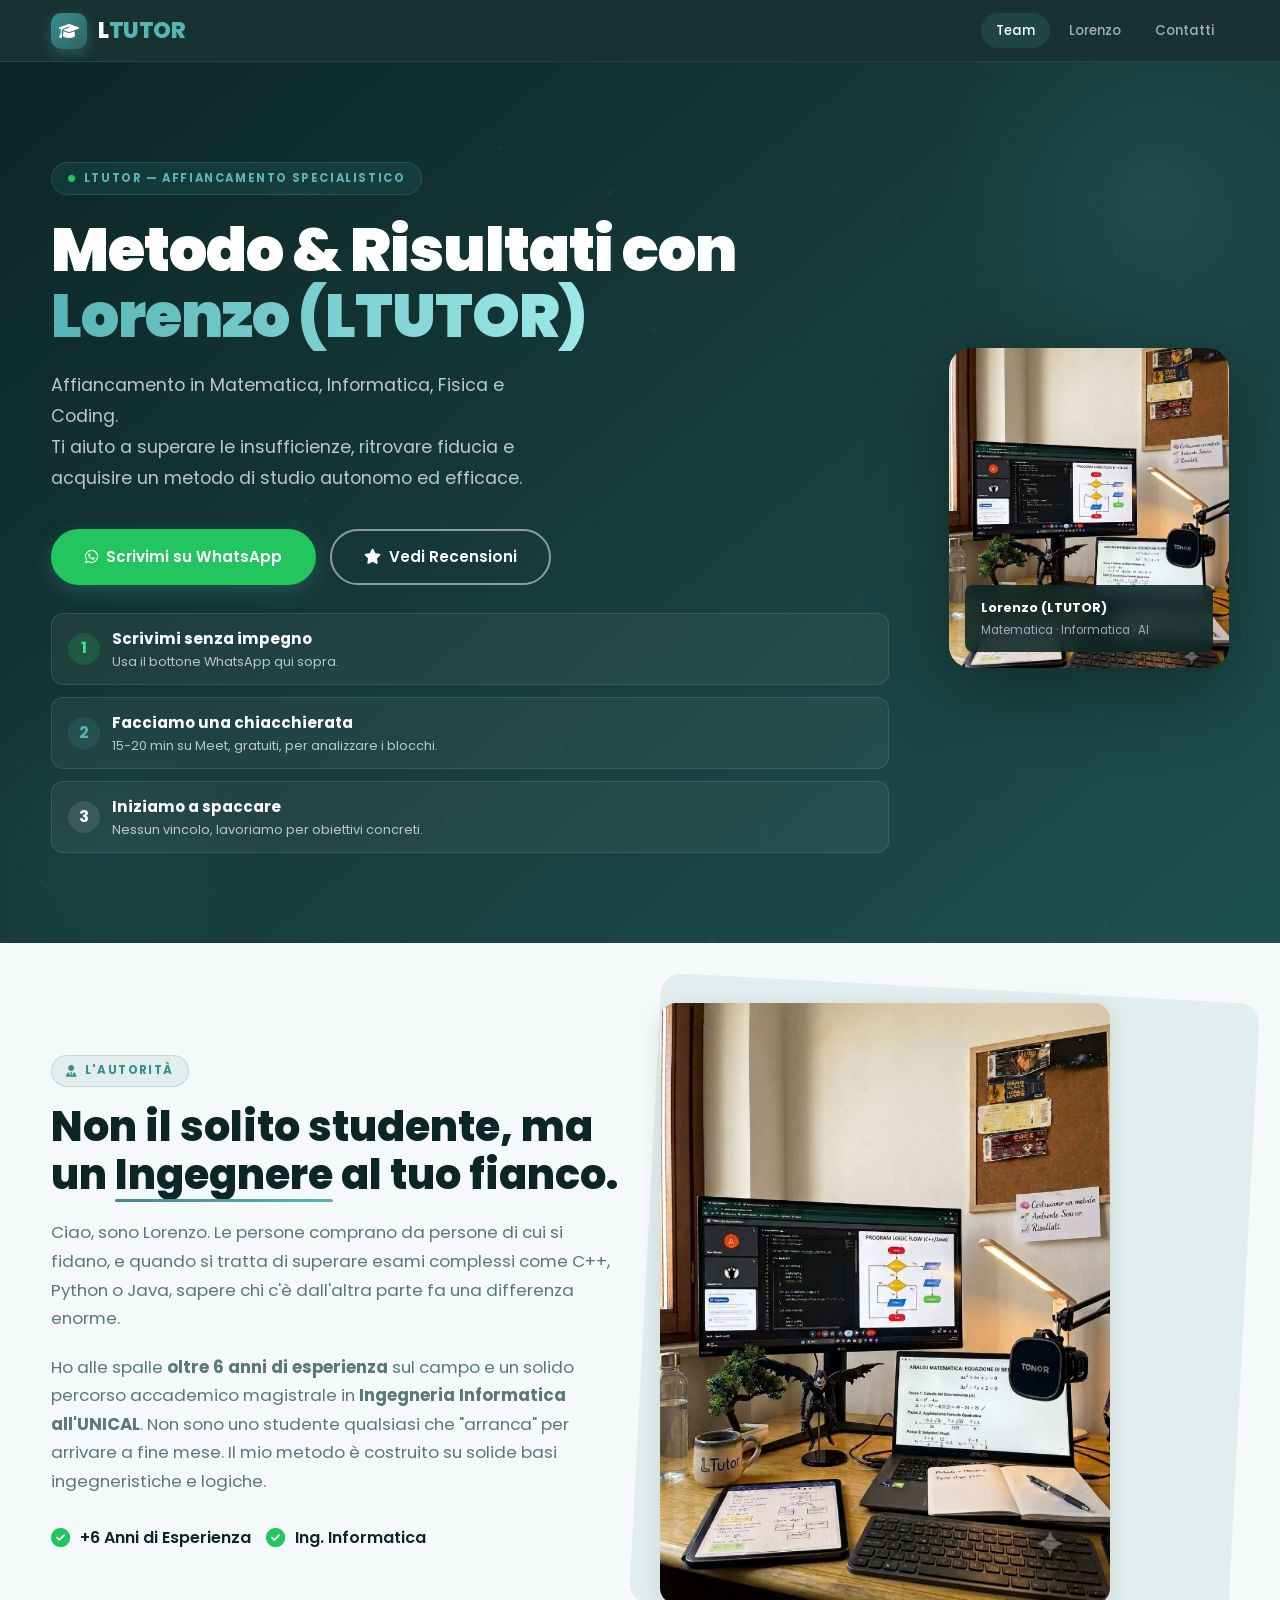
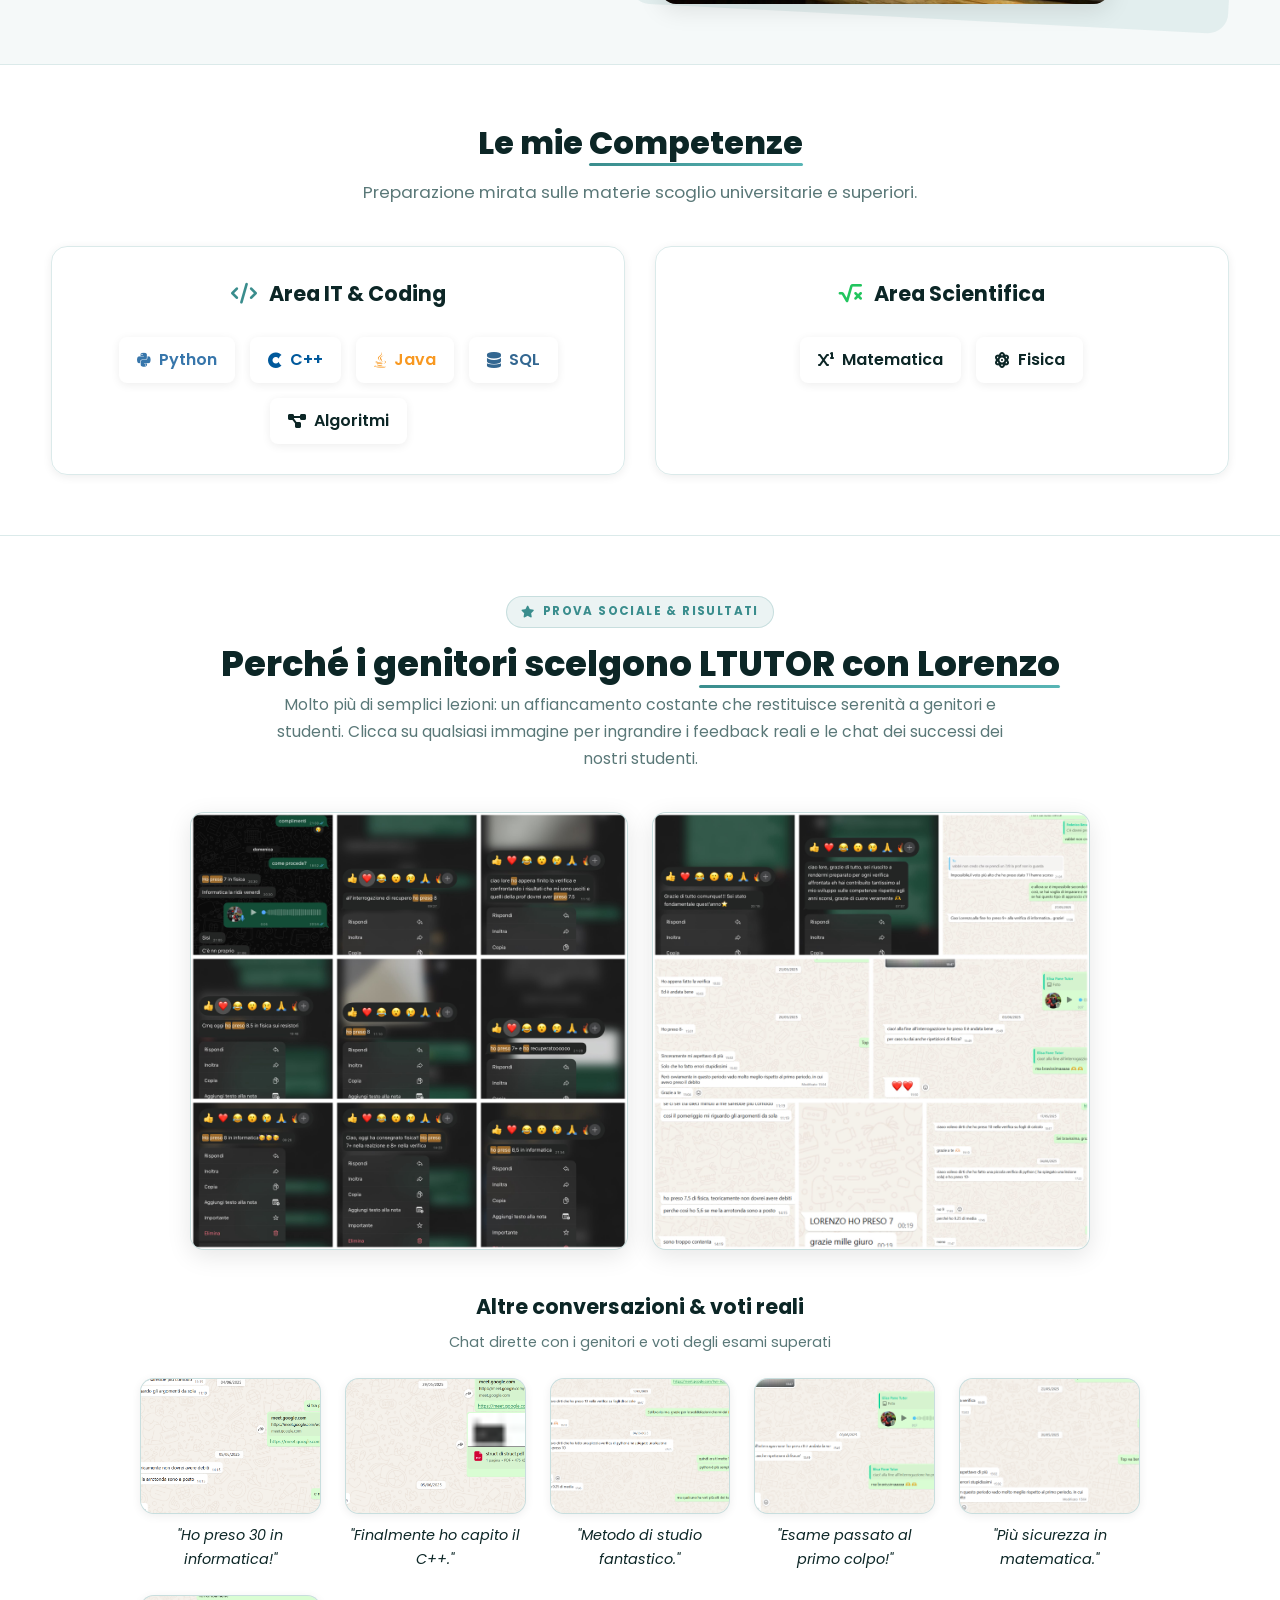
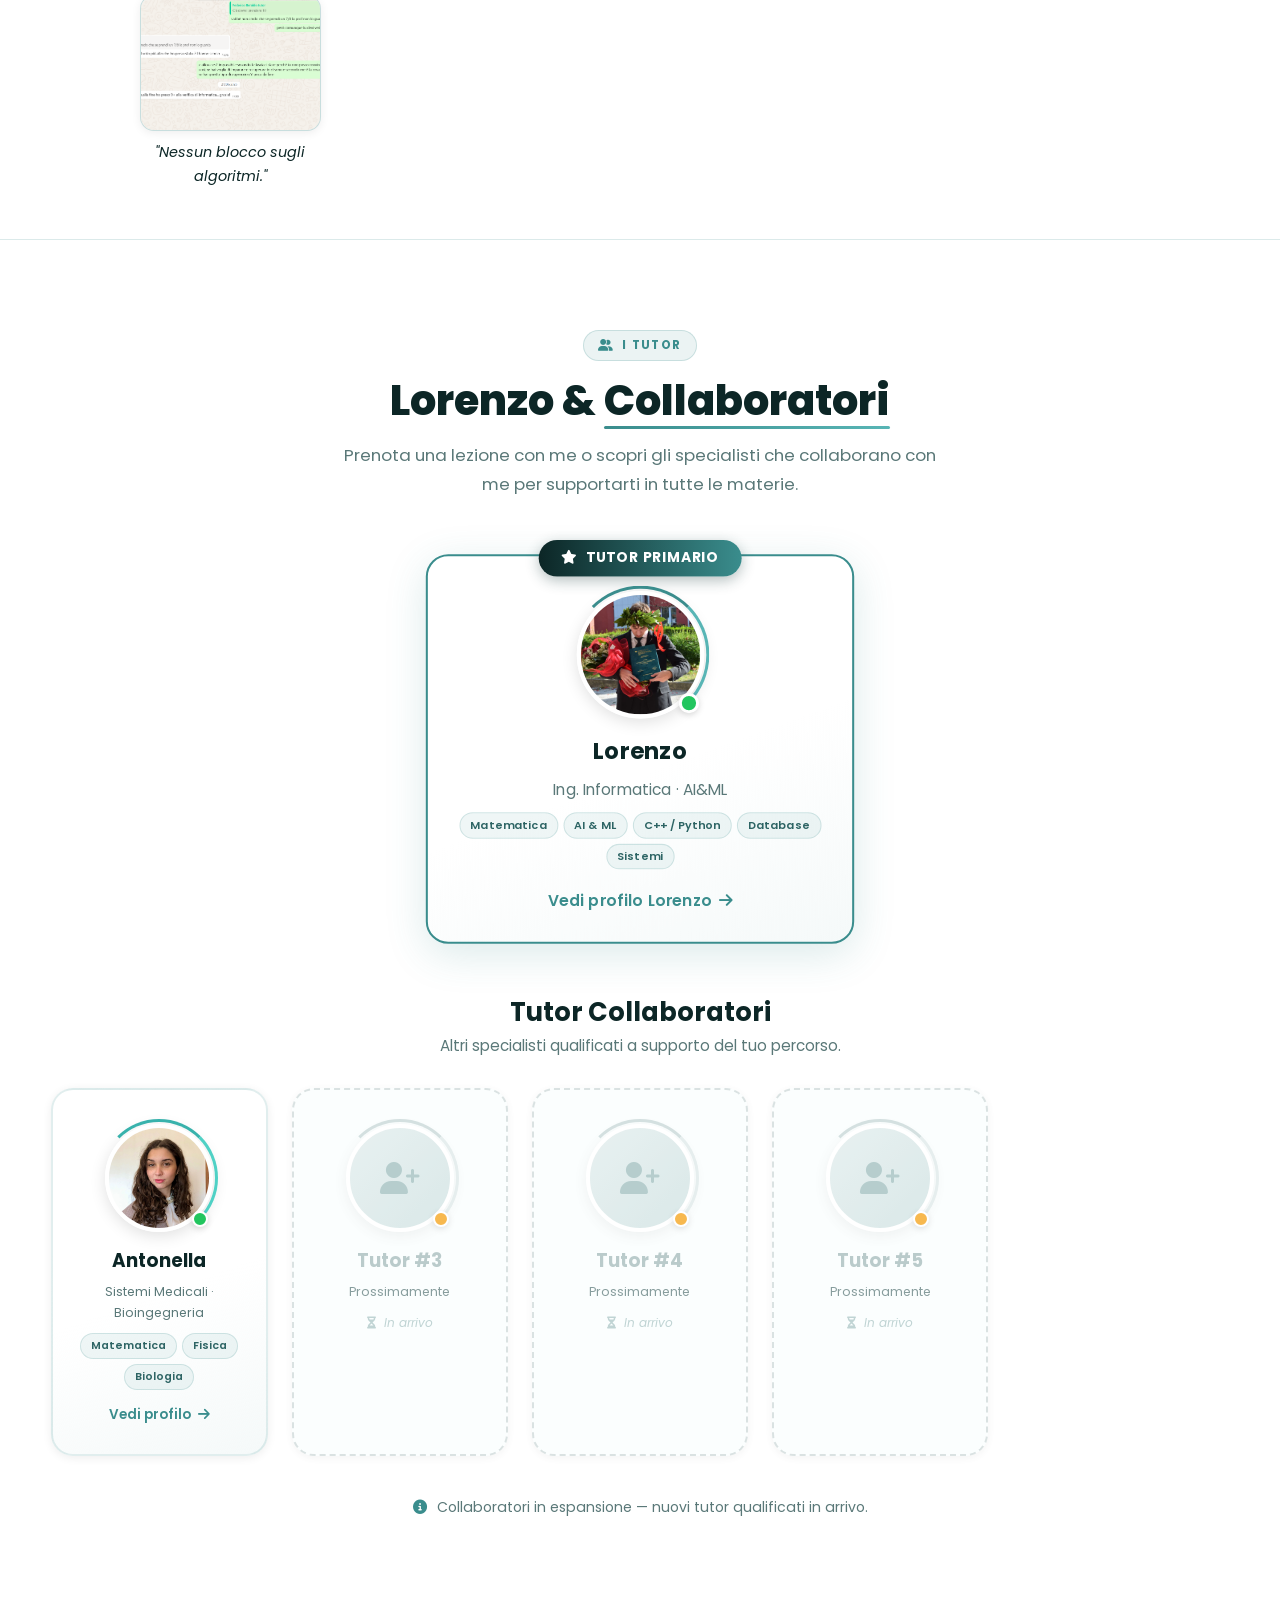
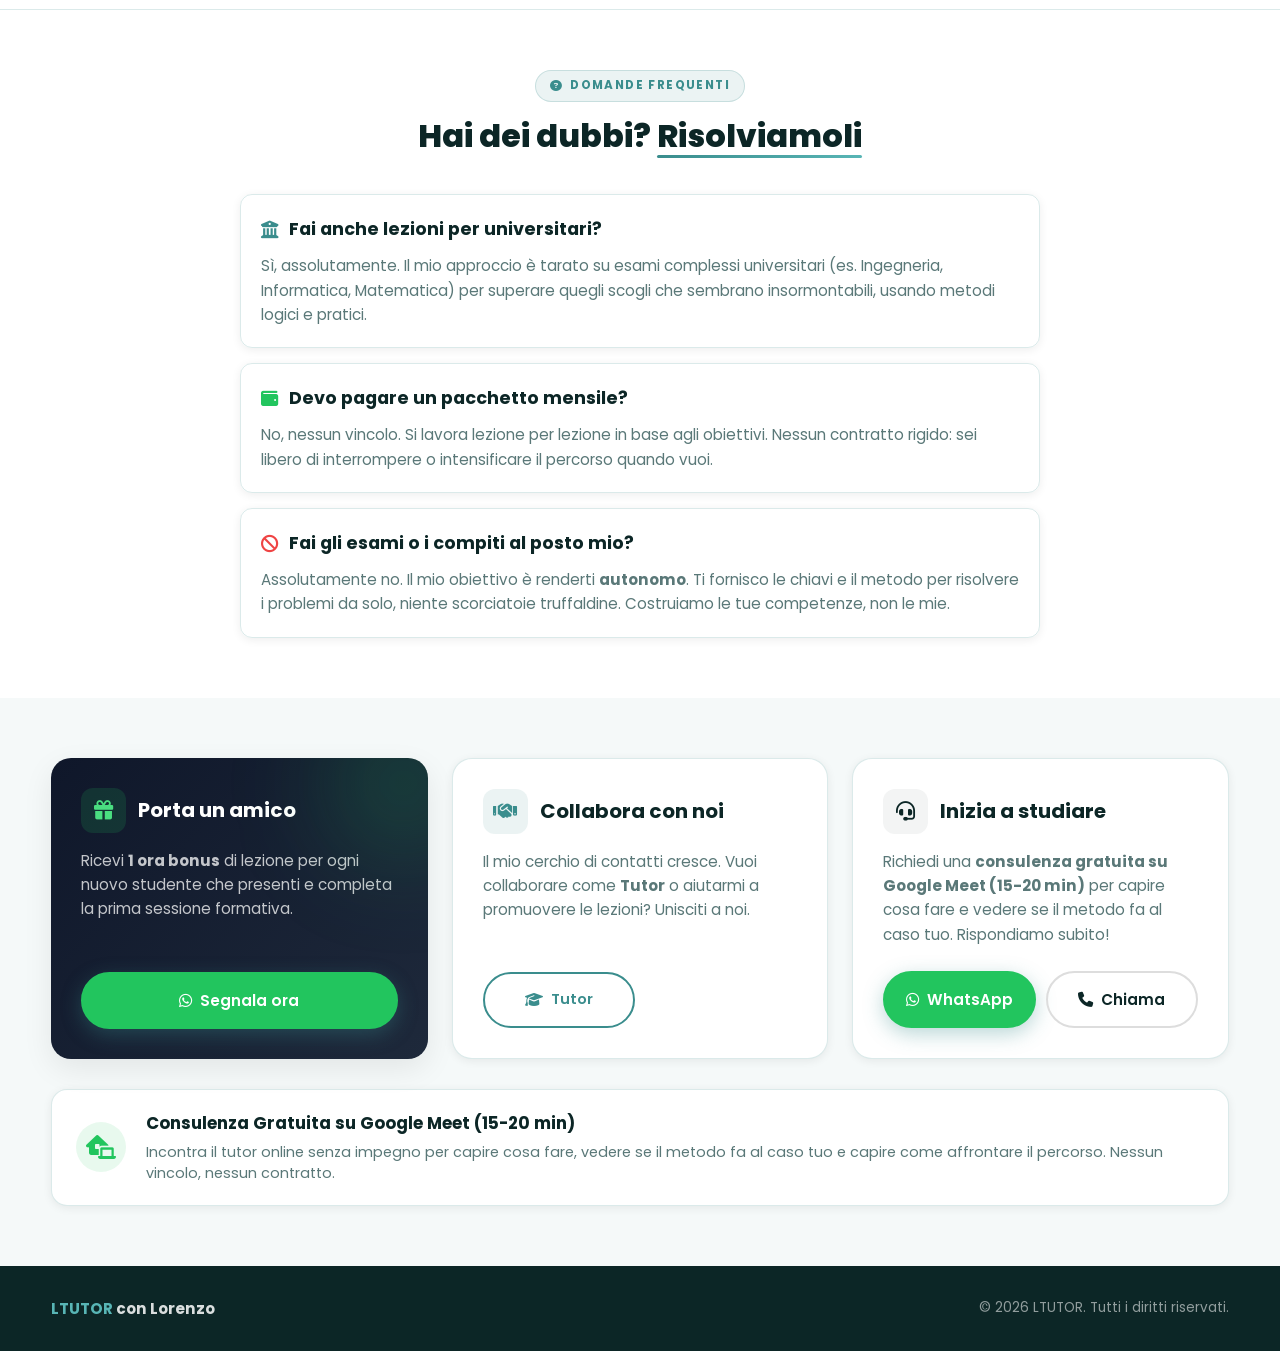
==== commit 48cc8460: "chore: SEO metadata updates and copy targeting alignment" ====
--- a/index.html
+++ b/index.html
@@ -3,19 +3,19 @@
 <head>
     <meta charset="UTF-8">
     <meta name="viewport" content="width=device-width, initial-scale=1.0">
-    <title>💻👨‍🏫 Prendi insufficienze anche se studi per ore? Non è colpa tua. È il metodo che è sbagliato. Clicca per scoprire l'unico approccio logico che ti sblocca per sempre, scrivimi subito per migliorare in poco tempo.</title>
-    <meta name="description" content="È il metodo che è sbagliato. Clicca per scoprire l'unico approccio logico che ti sblocca per sempre, scrivimi subito per migliorare in poco tempo.">
+    <title>LTUTOR — Affiancamento Specialistico in Informatica e Matematica</title>
+    <meta name="description" content="Prendi insufficienze anche se studi per ore? Scopri l'approccio logico di LTUTOR con Lorenzo per sbloccare il tuo metodo di studio in C++, Python e Matematica.">
     <!-- Open Graph -->
     <meta property="og:type"        content="website">
     <meta property="og:url"         content="https://ltutor.netlify.app/">
-    <meta property="og:title"       content="💻👨‍🏫 Prendi insufficienze anche se studi per ore? Non è colpa tua. È il metodo che è sbagliato. Clicca per scoprire l'unico approccio logico che ti sblocca per sempre, scrivimi subito per migliorare in poco tempo.">
-    <meta property="og:description" content="È il metodo che è sbagliato. Clicca per scoprire l'unico approccio logico che ti sblocca per sempre, scrivimi subito per migliorare in poco tempo.">
+    <meta property="og:title"       content="LTUTOR — Affiancamento Specialistico con Lorenzo">
+    <meta property="og:description" content="Supera i blocchi in Matematica, C++, Python e Java con un metodo ingegneristico. Prenota una consulenza gratuita di 15 min.">
     <meta property="og:image"       content="https://ltutor.netlify.app/images/postazione.jpg?v=2">
     <!-- Twitter -->
     <meta name="twitter:card"        content="summary_large_image">
     <meta name="twitter:url"         content="https://ltutor.netlify.app/">
-    <meta name="twitter:title"       content="💻👨‍🏫 Prendi insufficienze anche se studi per ore? Non è colpa tua. È il metodo che è sbagliato. Clicca per scoprire l'unico approccio logico che ti sblocca per sempre, scrivimi subito per migliorare in poco tempo.">
-    <meta name="twitter:description" content="È il metodo che è sbagliato. Clicca per scoprire l'unico approccio logico che ti sblocca per sempre, scrivimi subito per migliorare in poco tempo.">
+    <meta name="twitter:title"       content="LTUTOR — Affiancamento Specialistico con Lorenzo">
+    <meta name="twitter:description" content="Supera i blocchi in Matematica, C++, Python e Java con un metodo ingegneristico. Prenota una consulenza gratuita di 15 min.">
     <meta name="twitter:image"       content="https://ltutor.netlify.app/images/postazione.jpg?v=2">
     <!-- Keywords -->
     <meta name="keywords" content="ripetizioni, matematica, informatica, lezioni private, esami, compiti, C++, Python, Flowchart, LTUTOR">
@@ -85,7 +85,7 @@
                     <h1>Metodo & Risultati con<br><em>Lorenzo (LTUTOR)</em></h1>
                     <p class="hero-desc">
                         Affiancamento in Matematica, Informatica, Fisica e Coding.<br>
-                        Aiuto tuo figlio a superare le insufficienze, ritrovare fiducia e acquisire un metodo di studio autonomo ed efficace.
+                        Ti aiuto a superare le insufficienze, ritrovare fiducia e acquisire un metodo di studio autonomo ed efficace.
                     </p>
                     <div class="hero-actions">
                         <a href="https://wa.me/393518933300" target="_blank" rel="noopener" class="btn btn-primary" style="background: #22c55e; border-color: #22c55e;">
